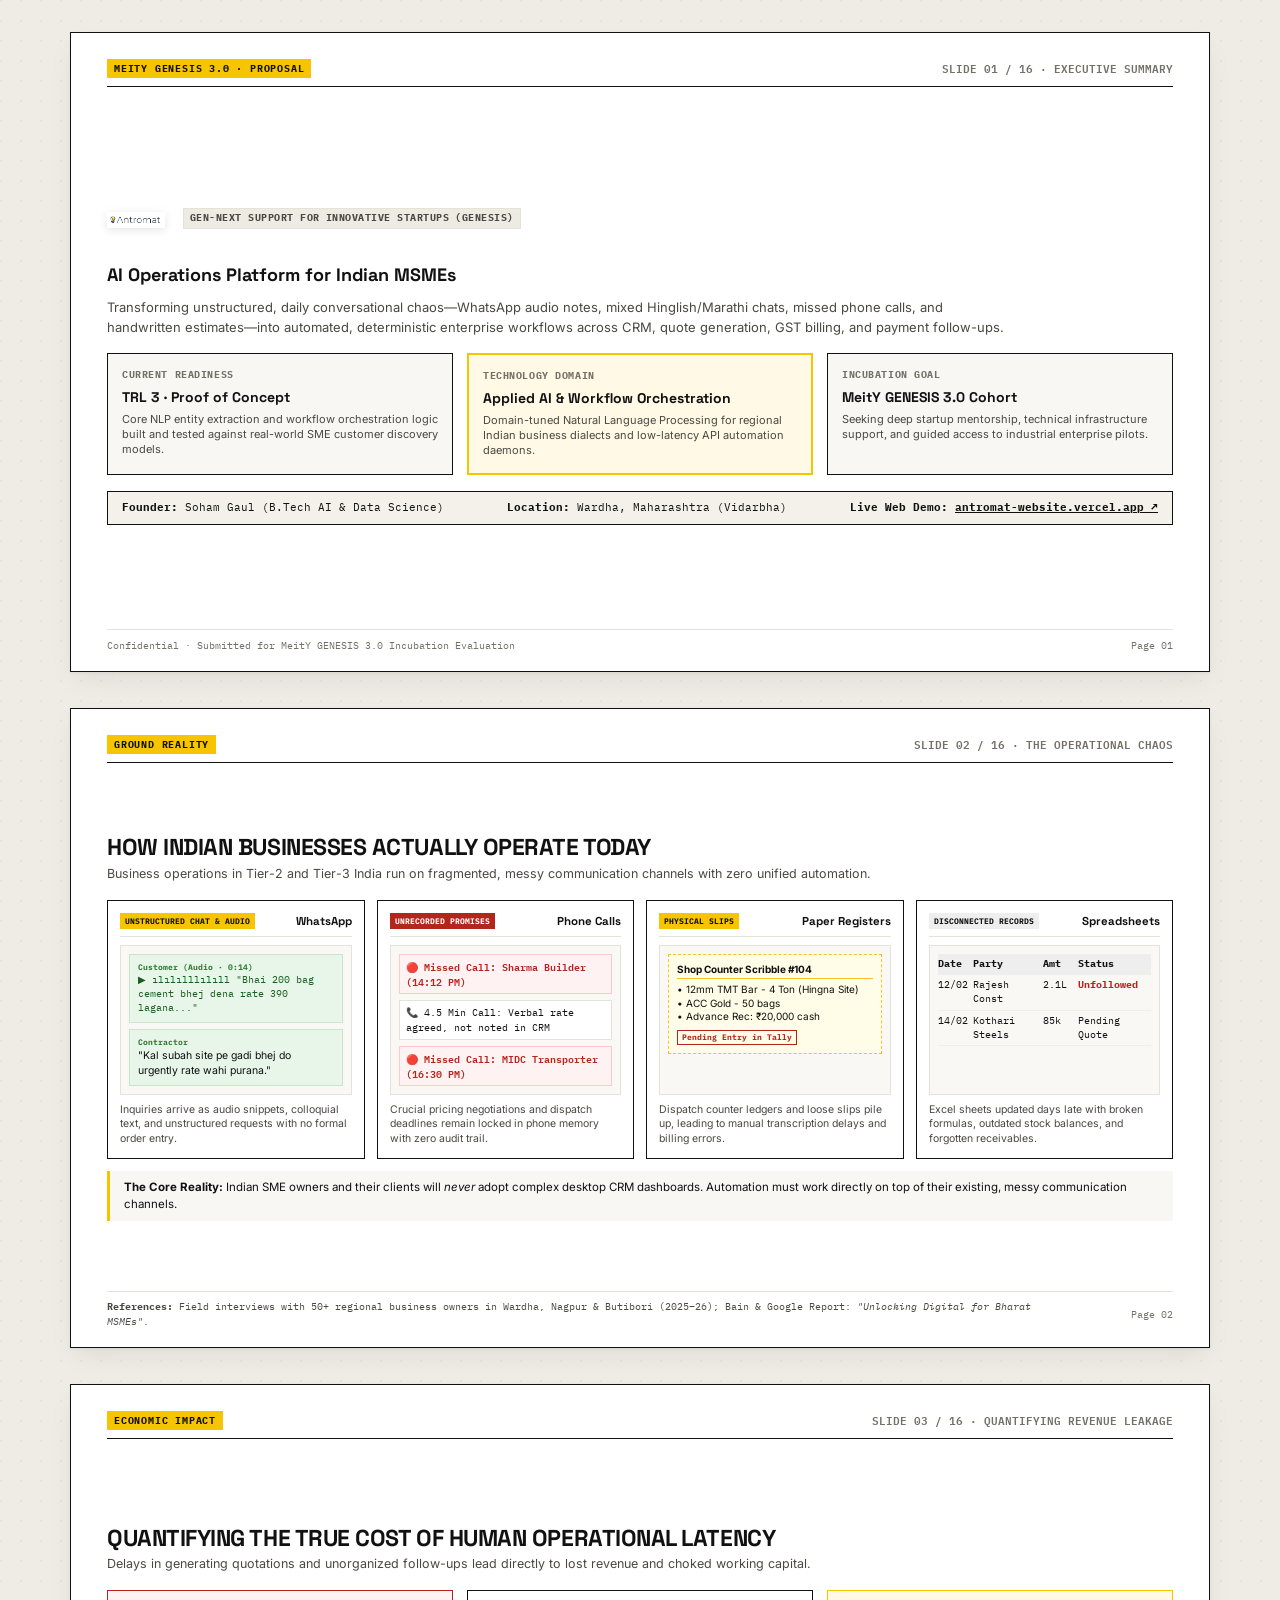
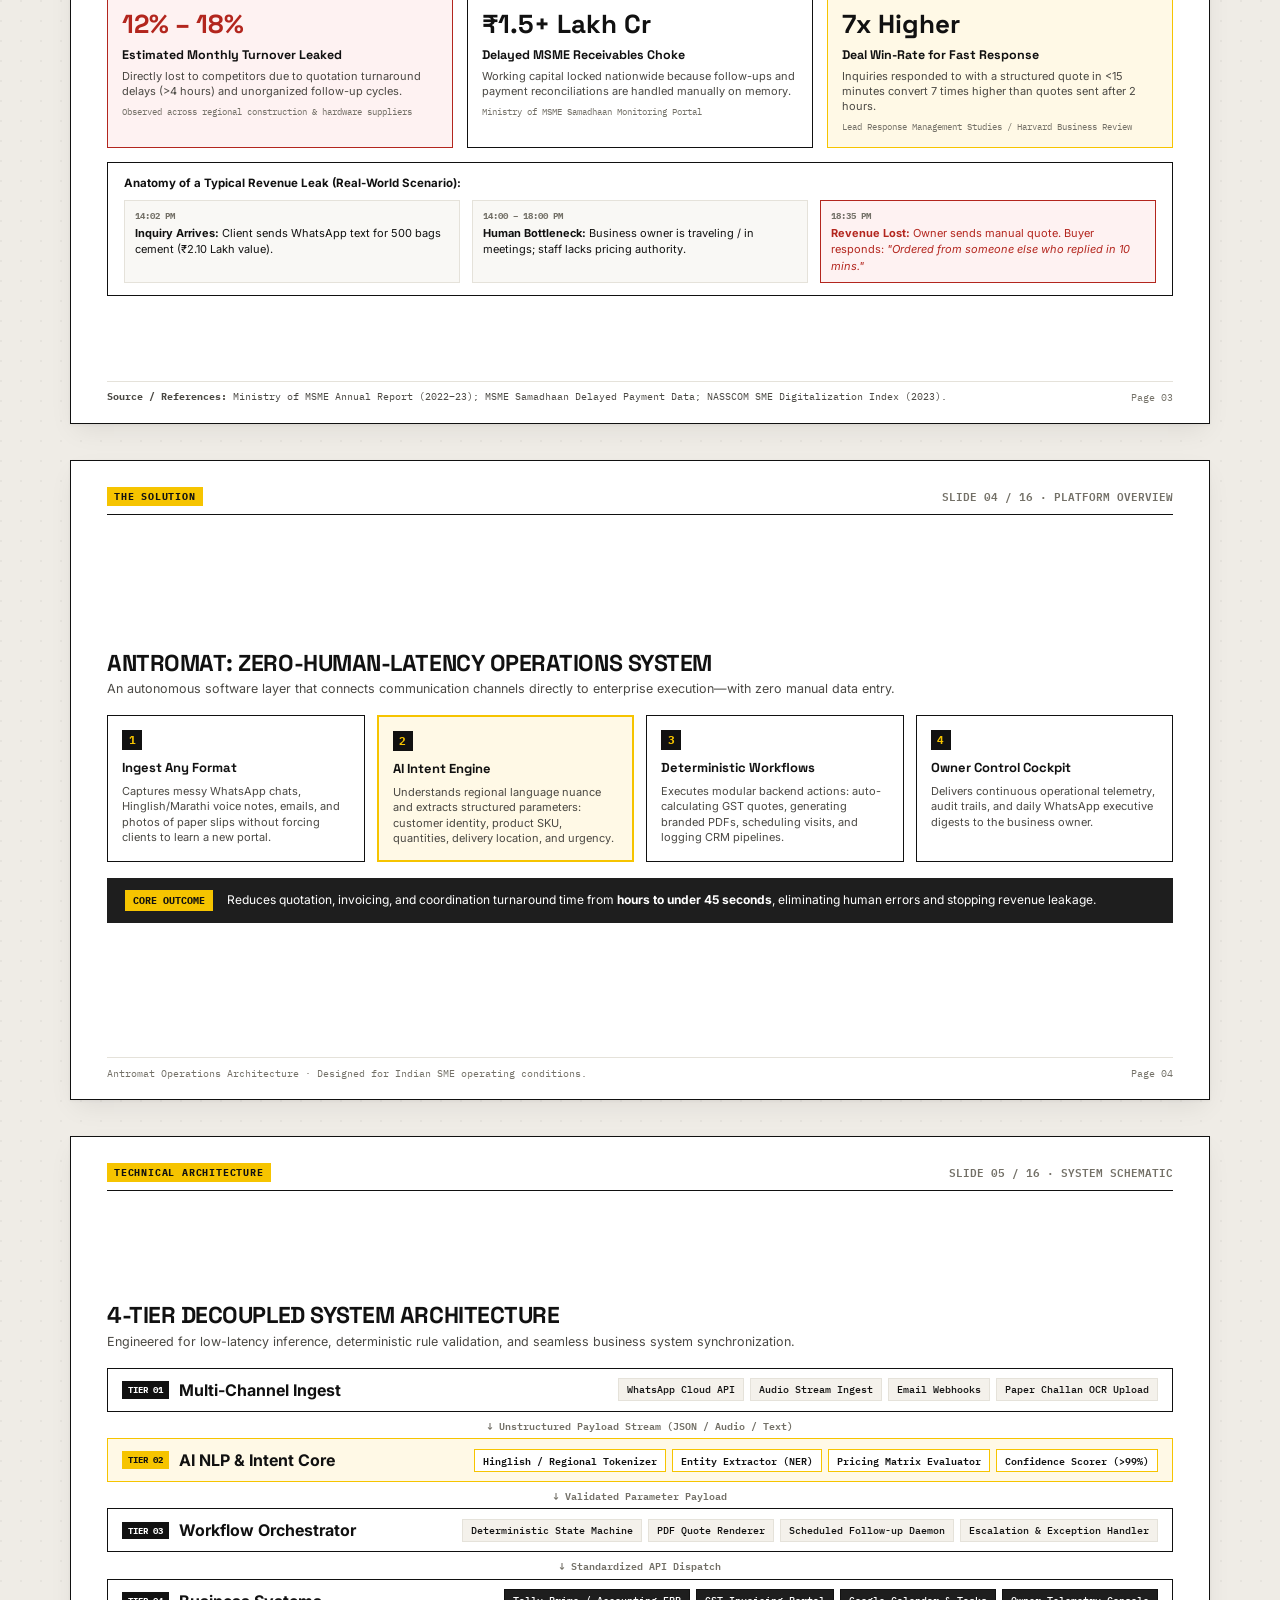
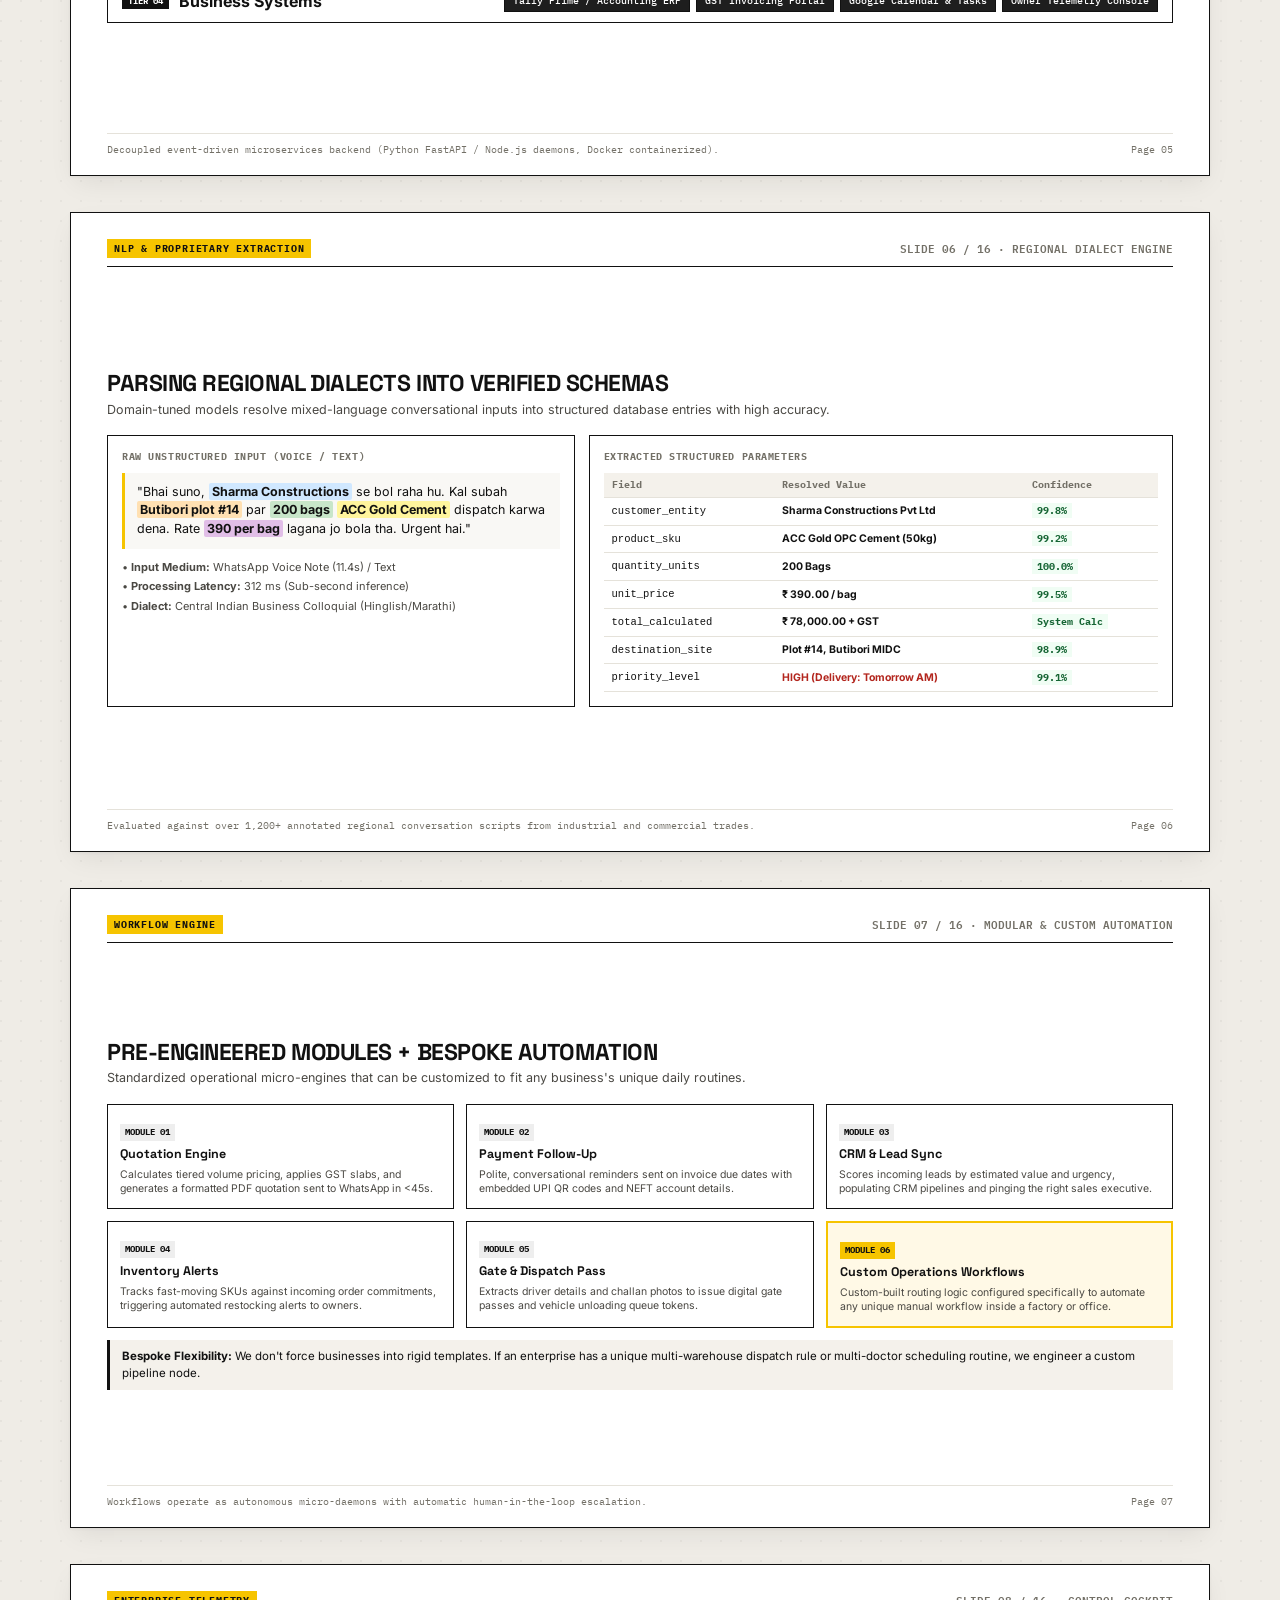
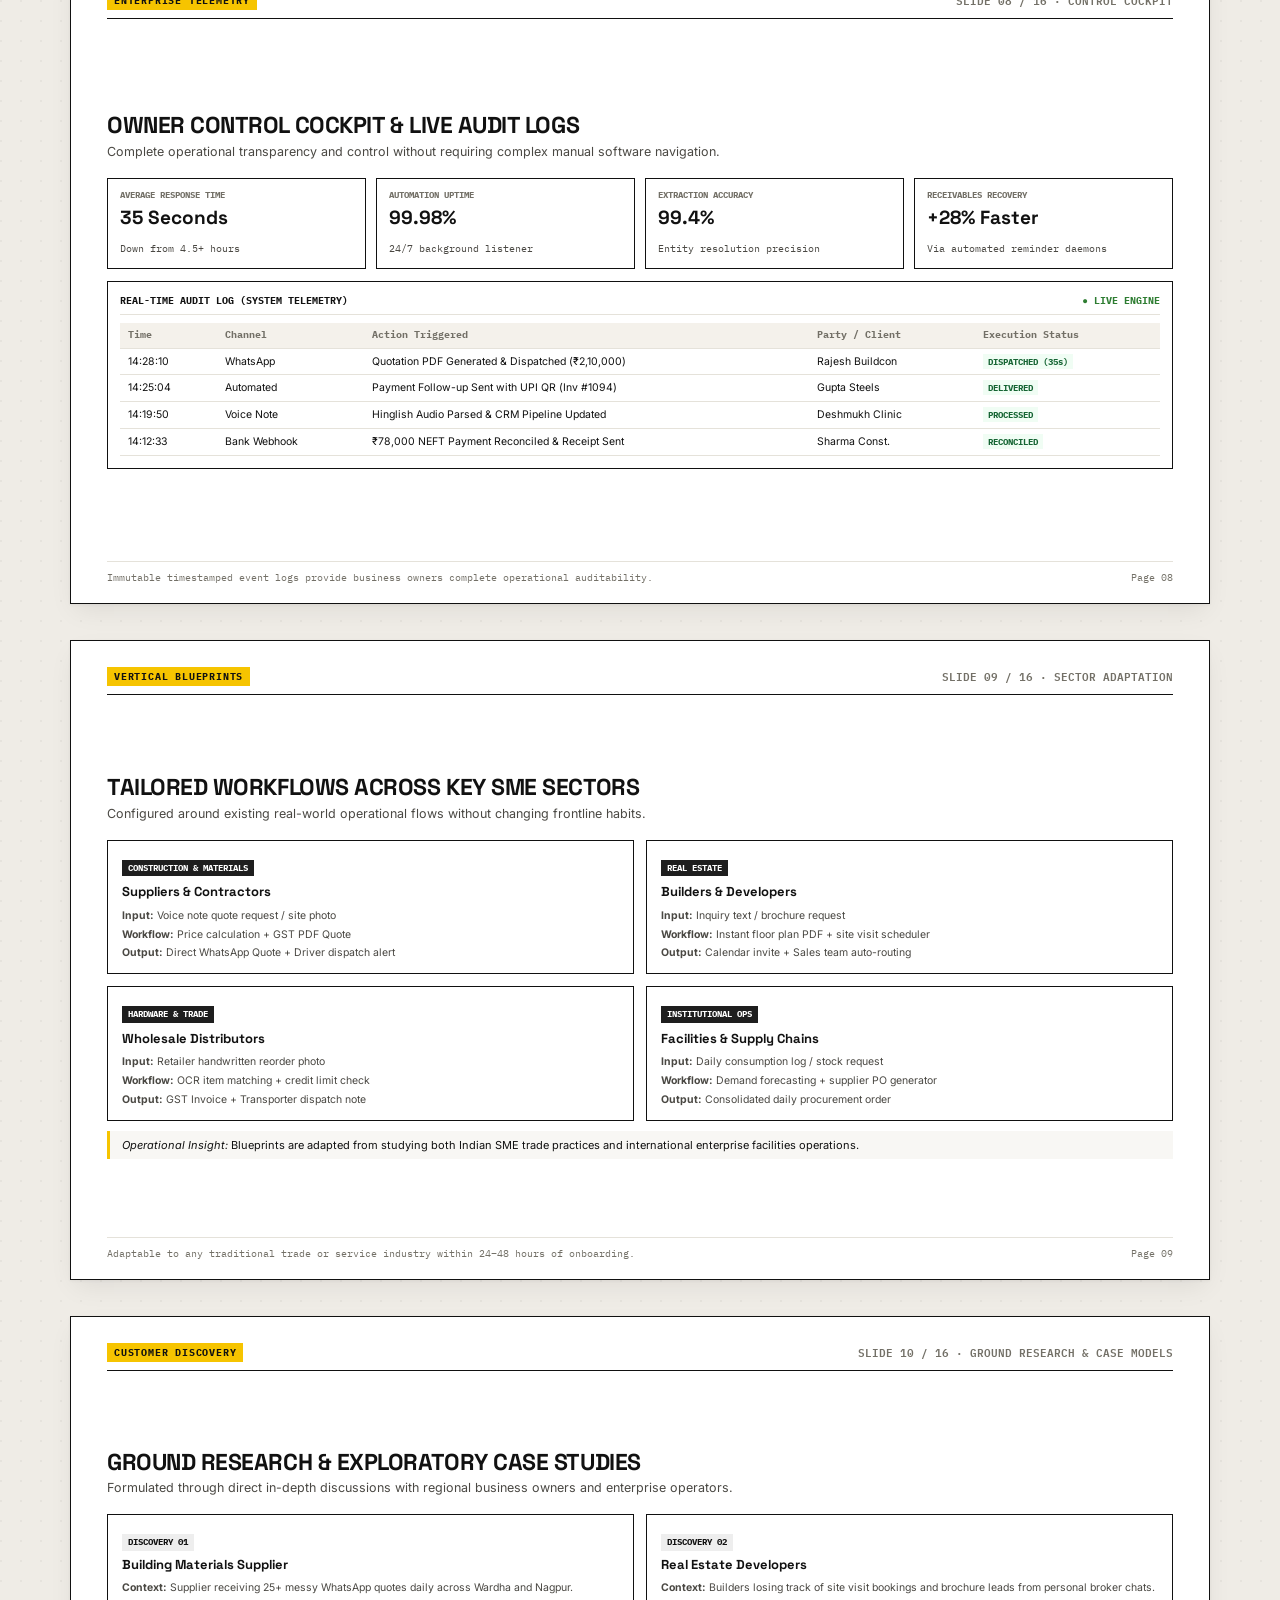
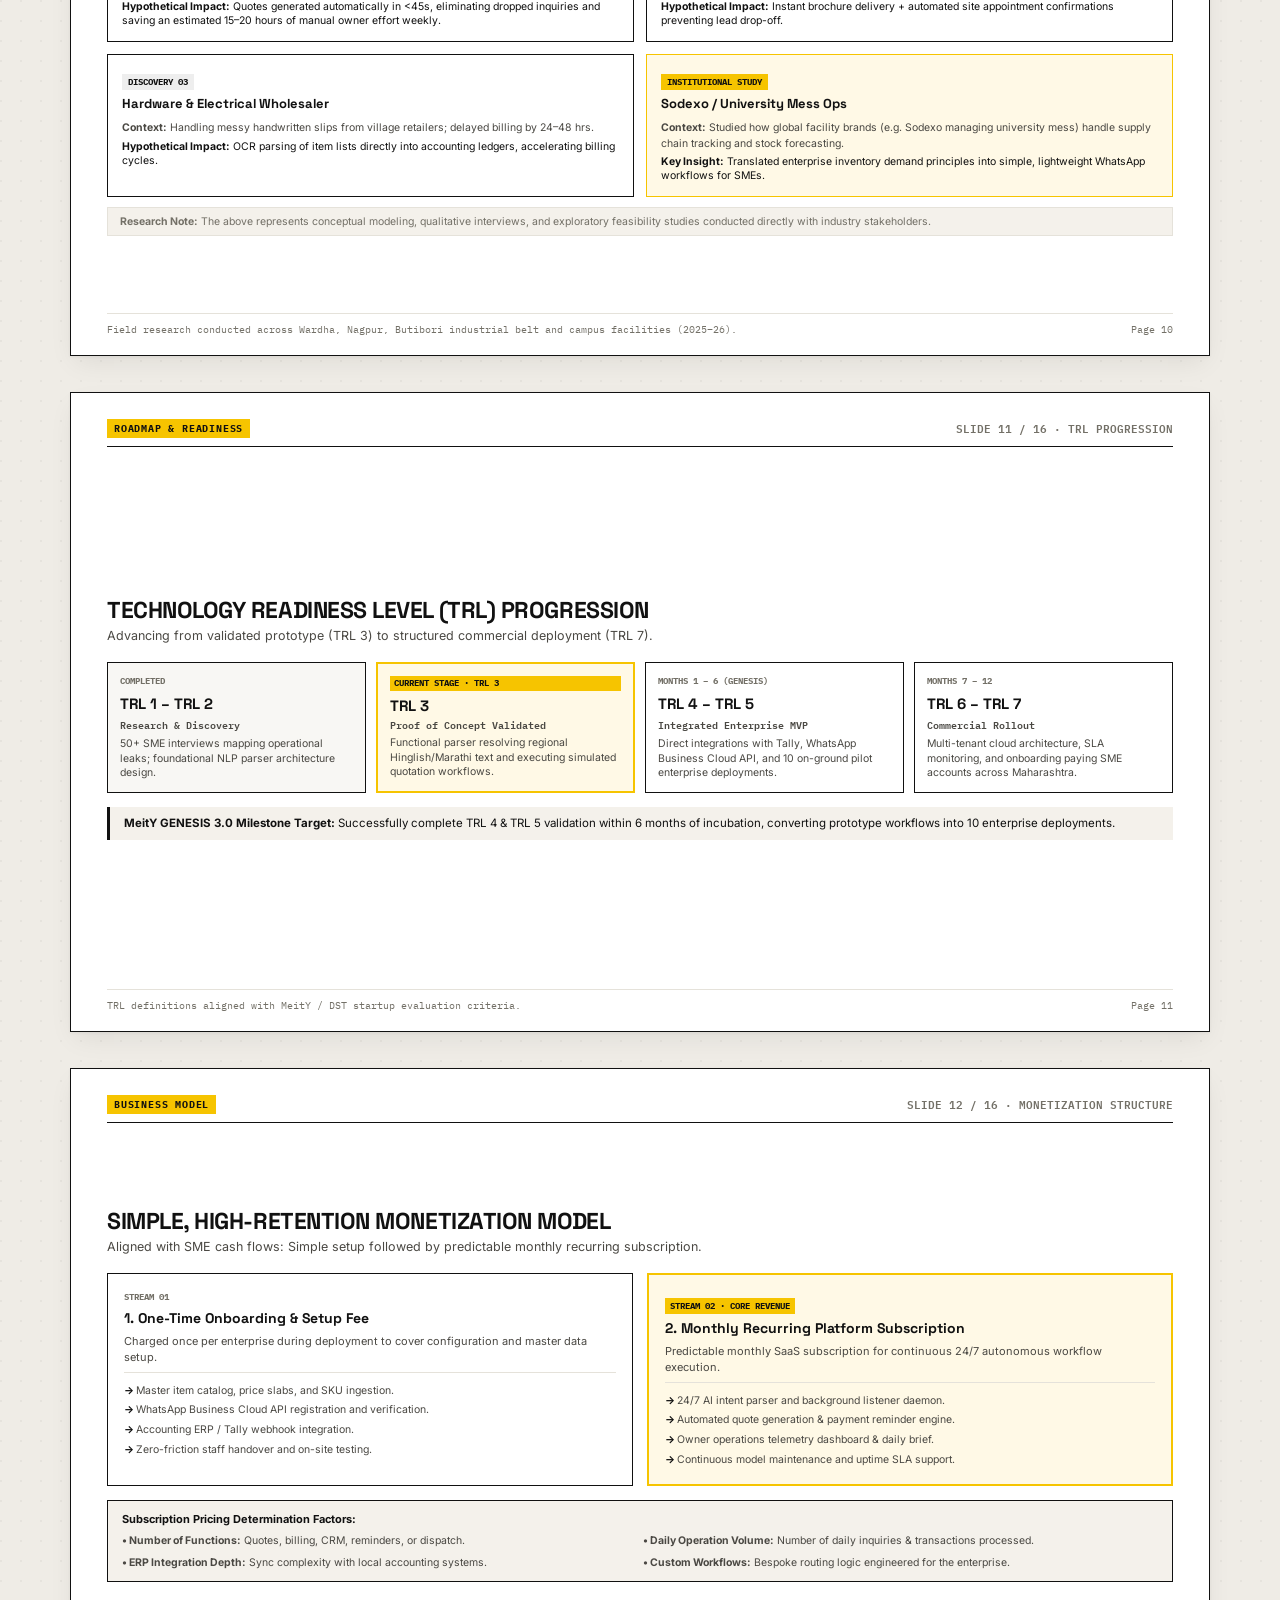
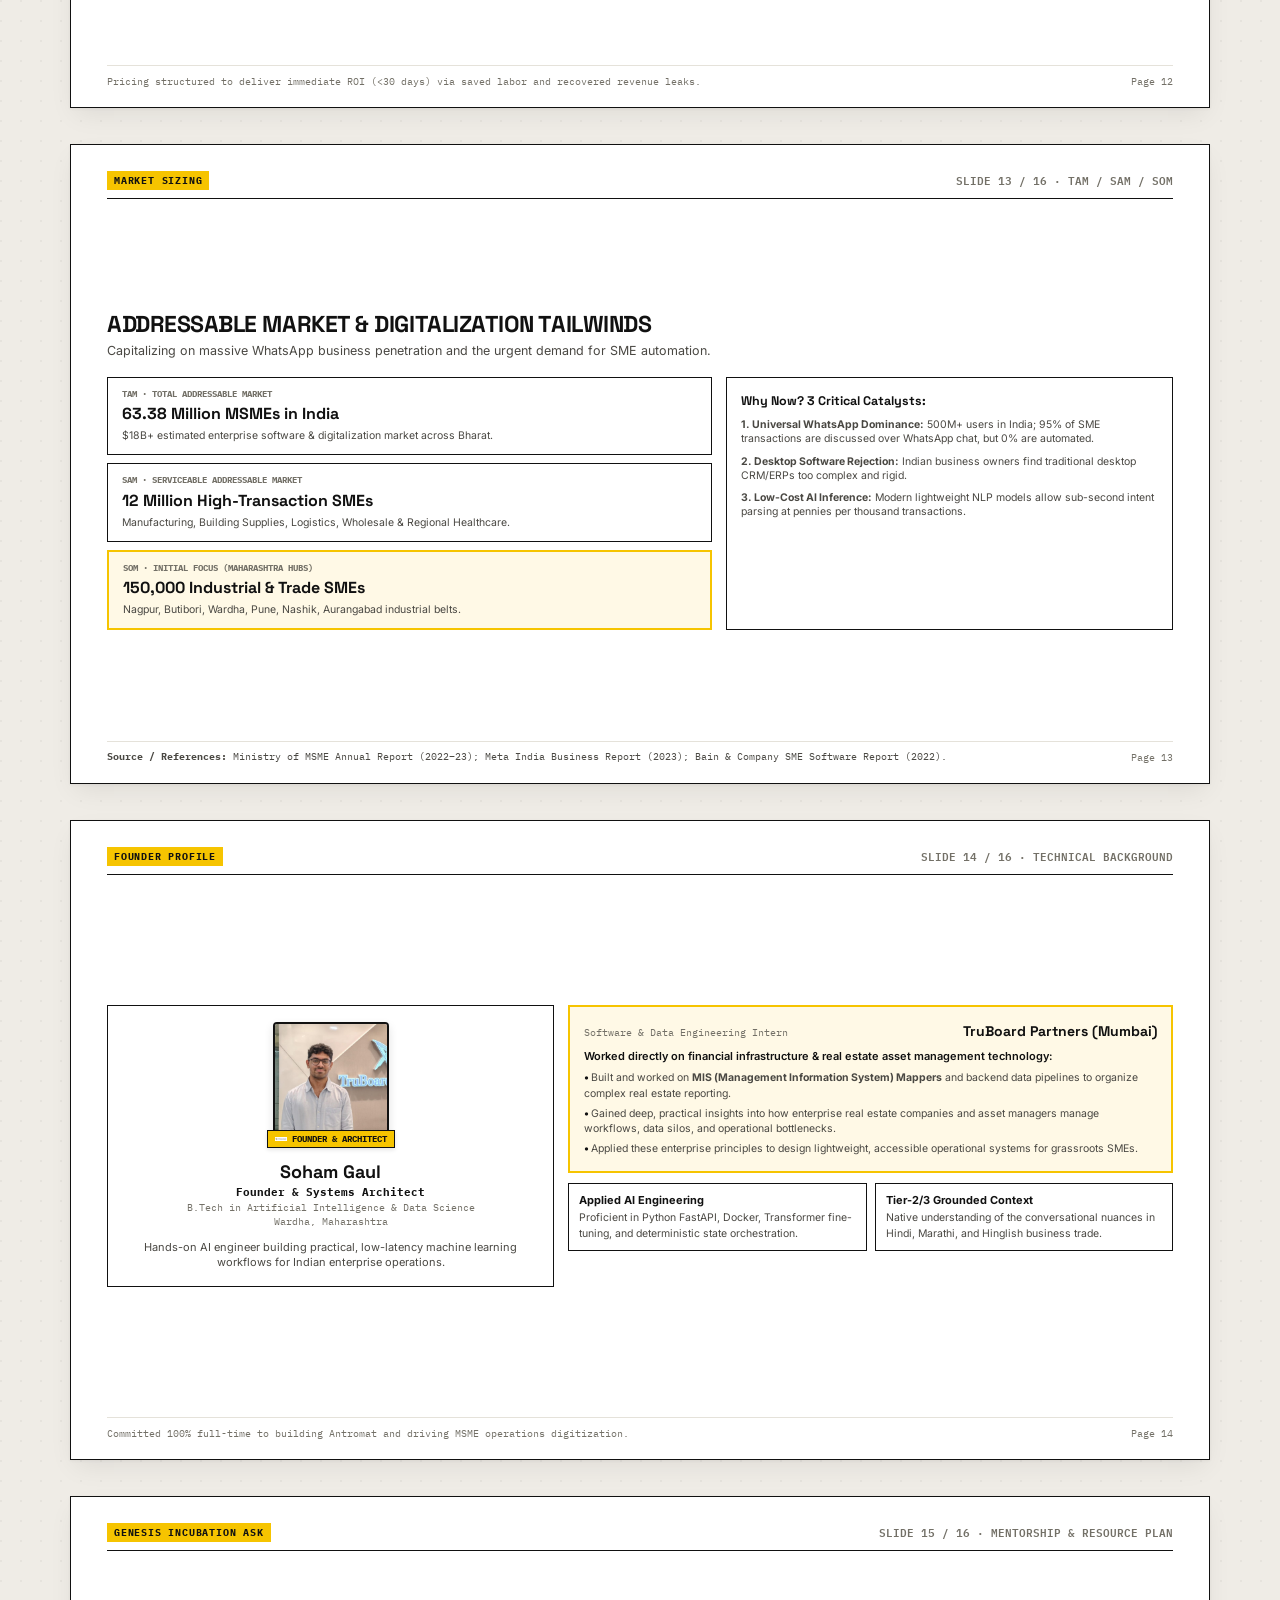
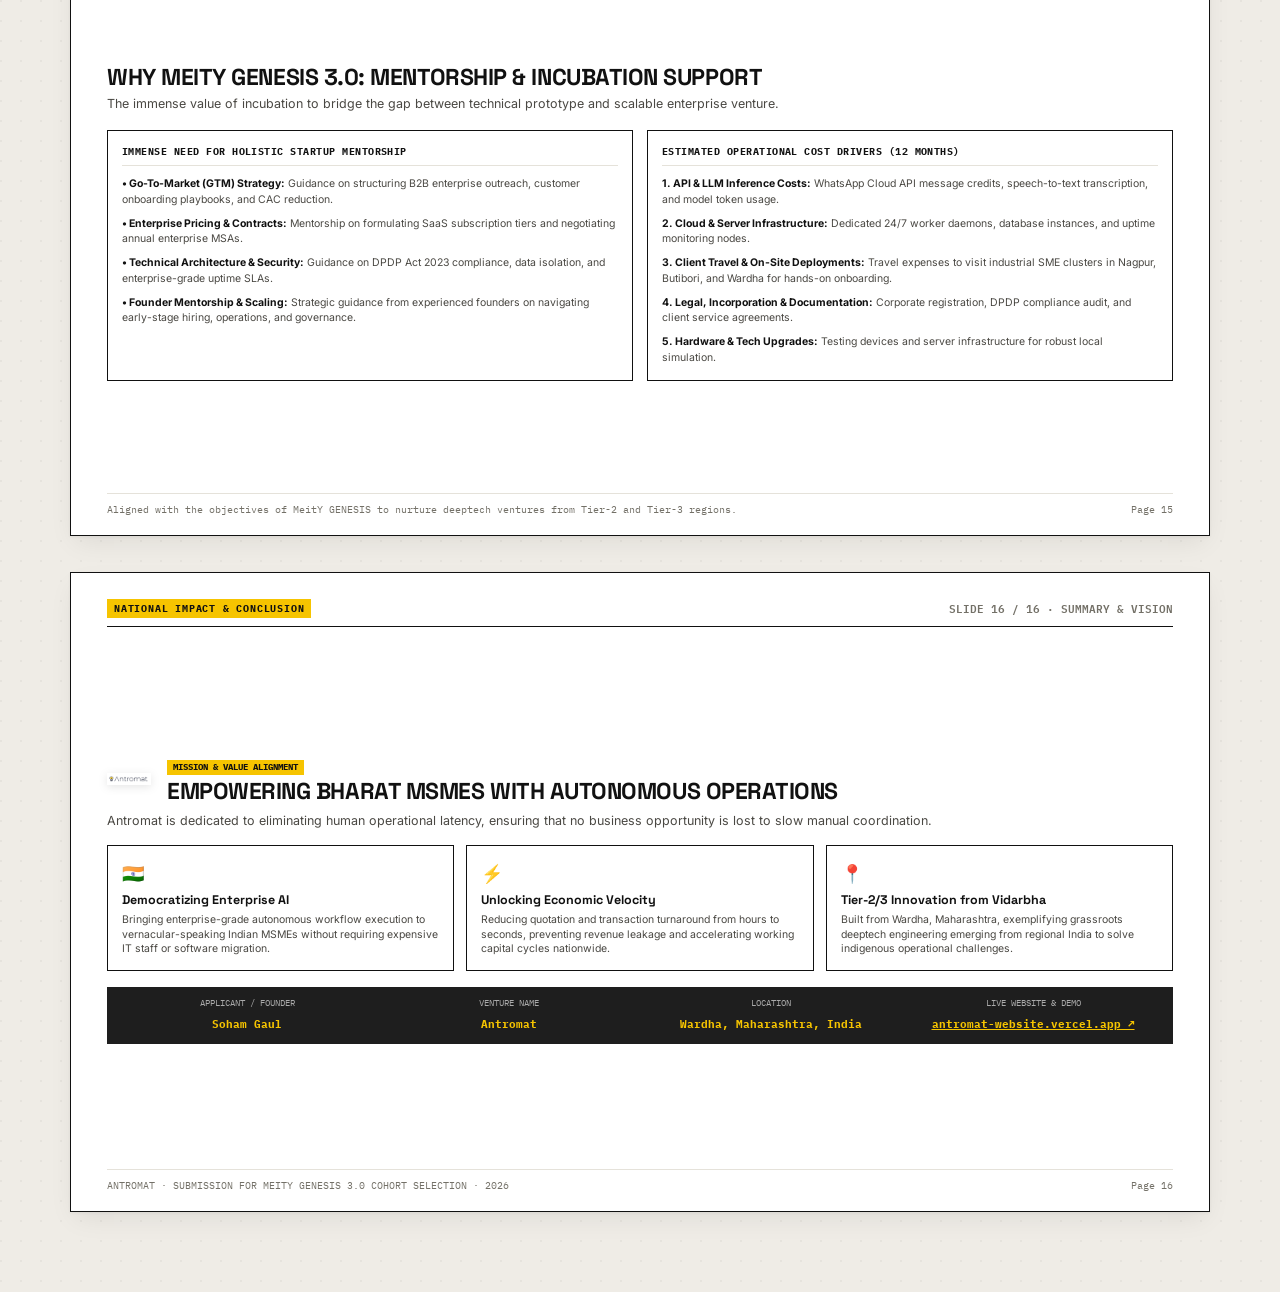
==== pitch.html @ 257cc62f "Rebuild website: Issue 01 - The AI Chief of Staff editorial publication" ====
<!DOCTYPE html>
<html lang="en">
<head>
  <meta charset="UTF-8">
  <meta name="viewport" content="width=device-width, initial-scale=1.0">
  <title>ANTROMAT — MeitY GENESIS 3.0 Pitch Deck</title>
  <meta name="description" content="Antromat — AI Operations Platform for Indian MSMEs. Official Pitch Deck for MeitY GENESIS 3.0 Cohort.">
  <link rel="icon" type="image/png" href="logo.png">
  <link rel="stylesheet" href="styles/pitch.css">
</head>
<body>

  <!-- Continuous 16:9 Slides Wrapper -->
  <main class="deck-scroll-wrapper">

    <!-- ===================================================================
         SLIDE 01: COVER & EXECUTIVE SUMMARY
         =================================================================== -->
    <article class="slide-page" id="slide-01">
      <div class="slide-header">
        <div class="header-tag">MEITY GENESIS 3.0 · PROPOSAL</div>
        <div class="header-meta">SLIDE 01 / 16 · EXECUTIVE SUMMARY</div>
      </div>

      <div class="slide-body slide-01-layout">
        <div class="s01-title-block">
          <div class="s01-brand-row">
            <img src="logo.png" alt="Antromat" class="s01-main-logo">
            <span class="org-badge">GEN-NEXT SUPPORT FOR INNOVATIVE STARTUPS (GENESIS)</span>
          </div>
          <h2 class="sub-title">AI Operations Platform for Indian MSMEs</h2>
          <p class="summary-paragraph">
            Transforming unstructured, daily conversational chaos—WhatsApp audio notes, mixed Hinglish/Marathi chats, missed phone calls, and handwritten estimates—into automated, deterministic enterprise workflows across CRM, quote generation, GST billing, and payment follow-ups.
          </p>
        </div>

        <div class="summary-grid-3">
          <div class="info-card">
            <span class="card-label">CURRENT READINESS</span>
            <div class="card-value">TRL 3 · Proof of Concept</div>
            <p class="card-desc">Core NLP entity extraction and workflow orchestration logic built and tested against real-world SME customer discovery models.</p>
          </div>

          <div class="info-card highlight-card">
            <span class="card-label">TECHNOLOGY DOMAIN</span>
            <div class="card-value">Applied AI & Workflow Orchestration</div>
            <p class="card-desc">Domain-tuned Natural Language Processing for regional Indian business dialects and low-latency API automation daemons.</p>
          </div>

          <div class="info-card">
            <span class="card-label">INCUBATION GOAL</span>
            <div class="card-value">MeitY GENESIS 3.0 Cohort</div>
            <p class="card-desc">Seeking deep startup mentorship, technical infrastructure support, and guided access to industrial enterprise pilots.</p>
          </div>
        </div>

        <div class="applicant-meta-row">
          <div><strong>Founder:</strong> Soham Gaul (B.Tech AI & Data Science)</div>
          <div><strong>Location:</strong> Wardha, Maharashtra (Vidarbha)</div>
          <div><strong>Live Web Demo:</strong> <a href="https://antromat-website.vercel.app/" target="_blank" rel="noopener noreferrer" style="color:var(--text-primary); text-decoration:underline; font-weight:700;">antromat-website.vercel.app ↗</a></div>
        </div>
      </div>

      <div class="slide-footer">
        <span>Confidential · Submitted for MeitY GENESIS 3.0 Incubation Evaluation</span>
        <span>Page 01</span>
      </div>
    </article>


    <!-- ===================================================================
         SLIDE 02: THE GROUND REALITY & OPERATIONAL CHAOS
         =================================================================== -->
    <article class="slide-page" id="slide-02">
      <div class="slide-header">
        <div class="header-tag">GROUND REALITY</div>
        <div class="header-meta">SLIDE 02 / 16 · THE OPERATIONAL CHAOS</div>
      </div>

      <div class="slide-body">
        <div class="section-title-group">
          <h2 class="slide-h2">How Indian Businesses Actually Operate Today</h2>
          <p class="slide-sub-lead">Business operations in Tier-2 and Tier-3 India run on fragmented, messy communication channels with zero unified automation.</p>
        </div>

        <div class="chaos-visual-grid">
          <!-- Item 1: WhatsApp Voice & Hinglish -->
          <div class="chaos-card">
            <div class="chaos-header">
              <span class="chaos-tag yellow">UNSTRUCTURED CHAT & AUDIO</span>
              <span class="chaos-channel">WhatsApp</span>
            </div>
            <div class="chaos-content-box">
              <div class="mock-chat">
                <div class="chat-bubble in">
                  <span class="chat-sender">Customer (Audio · 0:14)</span>
                  <div class="audio-wave">▶ ılılılllılıll <span>"Bhai 200 bag cement bhej dena rate 390 lagana..."</span></div>
                </div>
                <div class="chat-bubble in">
                  <span class="chat-sender">Contractor</span>
                  <p>"Kal subah site pe gadi bhej do urgently rate wahi purana."</p>
                </div>
              </div>
            </div>
            <p class="chaos-desc">Inquiries arrive as audio snippets, colloquial text, and unstructured requests with no formal order entry.</p>
          </div>

          <!-- Item 2: Missed Calls & Verbal Deals -->
          <div class="chaos-card">
            <div class="chaos-header">
              <span class="chaos-tag red">UNRECORDED PROMISES</span>
              <span class="chaos-channel">Phone Calls</span>
            </div>
            <div class="chaos-content-box">
              <div class="mock-call-box">
                <div class="call-row alert">
                  <span>🔴 Missed Call: Sharma Builder (14:12 PM)</span>
                </div>
                <div class="call-row">
                  <span>📞 4.5 Min Call: Verbal rate agreed, not noted in CRM</span>
                </div>
                <div class="call-row alert">
                  <span>🔴 Missed Call: MIDC Transporter (16:30 PM)</span>
                </div>
              </div>
            </div>
            <p class="chaos-desc">Crucial pricing negotiations and dispatch deadlines remain locked in phone memory with zero audit trail.</p>
          </div>

          <!-- Item 3: Scribbled Notes & Photos -->
          <div class="chaos-card">
            <div class="chaos-header">
              <span class="chaos-tag yellow">PHYSICAL SLIPS</span>
              <span class="chaos-channel">Paper Registers</span>
            </div>
            <div class="chaos-content-box">
              <div class="mock-paper-slip">
                <div class="paper-title">Shop Counter Scribble #104</div>
                <p>• 12mm TMT Bar - 4 Ton (Hingna Site)<br>• ACC Gold - 50 bags<br>• Advance Rec: ₹20,000 cash</p>
                <div class="paper-stamp">Pending Entry in Tally</div>
              </div>
            </div>
            <p class="chaos-desc">Dispatch counter ledgers and loose slips pile up, leading to manual transcription delays and billing errors.</p>
          </div>

          <!-- Item 4: Broken Spreadsheets -->
          <div class="chaos-card">
            <div class="chaos-header">
              <span class="chaos-tag">DISCONNECTED RECORDS</span>
              <span class="chaos-channel">Spreadsheets</span>
            </div>
            <div class="chaos-content-box">
              <div class="mock-excel-table">
                <div class="excel-row header"><span>Date</span><span>Party</span><span>Amt</span><span>Status</span></div>
                <div class="excel-row"><span>12/02</span><span>Rajesh Const</span><span>2.1L</span><span class="red-txt">Unfollowed</span></div>
                <div class="excel-row"><span>14/02</span><span>Kothari Steels</span><span>85k</span><span>Pending Quote</span></div>
              </div>
            </div>
            <p class="chaos-desc">Excel sheets updated days late with broken formulas, outdated stock balances, and forgotten receivables.</p>
          </div>
        </div>

        <div class="insight-banner">
          <strong>The Core Reality:</strong> Indian SME owners and their clients will <em>never</em> adopt complex desktop CRM dashboards. Automation must work directly on top of their existing, messy communication channels.
        </div>
      </div>

      <div class="slide-footer">
        <span class="source-cite"><strong>References:</strong> Field interviews with 50+ regional business owners in Wardha, Nagpur & Butibori (2025–26); Bain & Google Report: <em>"Unlocking Digital for Bharat MSMEs"</em>.</span>
        <span>Page 02</span>
      </div>
    </article>


    <!-- ===================================================================
         SLIDE 03: ECONOMIC IMPACT & REVENUE LEAKAGE
         =================================================================== -->
    <article class="slide-page" id="slide-03">
      <div class="slide-header">
        <div class="header-tag">ECONOMIC IMPACT</div>
        <div class="header-meta">SLIDE 03 / 16 · QUANTIFYING REVENUE LEAKAGE</div>
      </div>

      <div class="slide-body">
        <div class="section-title-group">
          <h2 class="slide-h2">Quantifying the True Cost of Human Operational Latency</h2>
          <p class="slide-sub-lead">Delays in generating quotations and unorganized follow-ups lead directly to lost revenue and choked working capital.</p>
        </div>

        <div class="stats-row-3">
          <div class="stat-card alert">
            <div class="stat-big-num">12% – 18%</div>
            <div class="stat-card-title">Estimated Monthly Turnover Leaked</div>
            <p class="stat-card-text">Directly lost to competitors due to quotation turnaround delays (&gt;4 hours) and unorganized follow-up cycles.</p>
            <span class="stat-footnote">Observed across regional construction & hardware suppliers</span>
          </div>

          <div class="stat-card">
            <div class="stat-big-num">₹1.5+ Lakh Cr</div>
            <div class="stat-card-title">Delayed MSME Receivables Choke</div>
            <p class="stat-card-text">Working capital locked nationwide because follow-ups and payment reconciliations are handled manually on memory.</p>
            <span class="stat-footnote">Ministry of MSME Samadhaan Monitoring Portal</span>
          </div>

          <div class="stat-card highlight">
            <div class="stat-big-num">7x Higher</div>
            <div class="stat-card-title">Deal Win-Rate for Fast Response</div>
            <p class="stat-card-text">Inquiries responded to with a structured quote in &lt;15 minutes convert 7 times higher than quotes sent after 2 hours.</p>
            <span class="stat-footnote">Lead Response Management Studies / Harvard Business Review</span>
          </div>
        </div>

        <div class="leak-example-box">
          <div class="leak-header-strip">
            <strong>Anatomy of a Typical Revenue Leak (Real-World Scenario):</strong>
          </div>
          <div class="leak-steps-grid">
            <div class="leak-step">
              <span class="step-time">14:02 PM</span>
              <strong>Inquiry Arrives:</strong> Client sends WhatsApp text for 500 bags cement (₹2.10 Lakh value).
            </div>
            <div class="leak-step">
              <span class="step-time">14:00 – 18:00 PM</span>
              <strong>Human Bottleneck:</strong> Business owner is traveling / in meetings; staff lacks pricing authority.
            </div>
            <div class="leak-step alert-step">
              <span class="step-time">18:35 PM</span>
              <strong>Revenue Lost:</strong> Owner sends manual quote. Buyer responds: <em>"Ordered from someone else who replied in 10 mins."</em>
            </div>
          </div>
        </div>
      </div>

      <div class="slide-footer">
        <span class="source-cite"><strong>Source / References:</strong> Ministry of MSME Annual Report (2022–23); MSME Samadhaan Delayed Payment Data; NASSCOM SME Digitalization Index (2023).</span>
        <span>Page 03</span>
      </div>
    </article>


    <!-- ===================================================================
         SLIDE 04: THE SOLUTION OVERVIEW
         =================================================================== -->
    <article class="slide-page" id="slide-04">
      <div class="slide-header">
        <div class="header-tag">THE SOLUTION</div>
        <div class="header-meta">SLIDE 04 / 16 · PLATFORM OVERVIEW</div>
      </div>

      <div class="slide-body">
        <div class="section-title-group">
          <h2 class="slide-h2">Antromat: Zero-Human-Latency Operations System</h2>
          <p class="slide-sub-lead">An autonomous software layer that connects communication channels directly to enterprise execution—with zero manual data entry.</p>
        </div>

        <div class="solution-grid-4">
          <div class="sol-card">
            <div class="sol-icon">1</div>
            <h3 class="sol-title">Ingest Any Format</h3>
            <p>Captures messy WhatsApp chats, Hinglish/Marathi voice notes, emails, and photos of paper slips without forcing clients to learn a new portal.</p>
          </div>

          <div class="sol-card highlight">
            <div class="sol-icon">2</div>
            <h3 class="sol-title">AI Intent Engine</h3>
            <p>Understands regional language nuance and extracts structured parameters: customer identity, product SKU, quantities, delivery location, and urgency.</p>
          </div>

          <div class="sol-card">
            <div class="sol-icon">3</div>
            <h3 class="sol-title">Deterministic Workflows</h3>
            <p>Executes modular backend actions: auto-calculating GST quotes, generating branded PDFs, scheduling visits, and logging CRM pipelines.</p>
          </div>

          <div class="sol-card">
            <div class="sol-icon">4</div>
            <h3 class="sol-title">Owner Control Cockpit</h3>
            <p>Delivers continuous operational telemetry, audit trails, and daily WhatsApp executive digests to the business owner.</p>
          </div>
        </div>

        <div class="outcome-strip">
          <div class="outcome-badge">CORE OUTCOME</div>
          <div class="outcome-text">
            Reduces quotation, invoicing, and coordination turnaround time from <strong>hours to under 45 seconds</strong>, eliminating human errors and stopping revenue leakage.
          </div>
        </div>
      </div>

      <div class="slide-footer">
        <span>Antromat Operations Architecture · Designed for Indian SME operating conditions.</span>
        <span>Page 04</span>
      </div>
    </article>


    <!-- ===================================================================
         SLIDE 05: TECHNICAL ARCHITECTURE
         =================================================================== -->
    <article class="slide-page" id="slide-05">
      <div class="slide-header">
        <div class="header-tag">TECHNICAL ARCHITECTURE</div>
        <div class="header-meta">SLIDE 05 / 16 · SYSTEM SCHEMATIC</div>
      </div>

      <div class="slide-body">
        <div class="section-title-group">
          <h2 class="slide-h2">4-Tier Decoupled System Architecture</h2>
          <p class="slide-sub-lead">Engineered for low-latency inference, deterministic rule validation, and seamless business system synchronization.</p>
        </div>

        <div class="arch-box-stack">
          <div class="arch-tier-block">
            <div class="tier-left">
              <span class="tier-pill">TIER 01</span>
              <strong>Multi-Channel Ingest</strong>
            </div>
            <div class="tier-right">
              <span class="chip">WhatsApp Cloud API</span>
              <span class="chip">Audio Stream Ingest</span>
              <span class="chip">Email Webhooks</span>
              <span class="chip">Paper Challan OCR Upload</span>
            </div>
          </div>

          <div class="arch-arrow-divider">↓ Unstructured Payload Stream (JSON / Audio / Text)</div>

          <div class="arch-tier-block highlight-tier">
            <div class="tier-left">
              <span class="tier-pill yellow">TIER 02</span>
              <strong>AI NLP & Intent Core</strong>
            </div>
            <div class="tier-right">
              <span class="chip yellow">Hinglish / Regional Tokenizer</span>
              <span class="chip yellow">Entity Extractor (NER)</span>
              <span class="chip yellow">Pricing Matrix Evaluator</span>
              <span class="chip yellow">Confidence Scorer (&gt;99%)</span>
            </div>
          </div>

          <div class="arch-arrow-divider">↓ Validated Parameter Payload</div>

          <div class="arch-tier-block">
            <div class="tier-left">
              <span class="tier-pill">TIER 03</span>
              <strong>Workflow Orchestrator</strong>
            </div>
            <div class="tier-right">
              <span class="chip">Deterministic State Machine</span>
              <span class="chip">PDF Quote Renderer</span>
              <span class="chip">Scheduled Follow-up Daemon</span>
              <span class="chip">Escalation & Exception Handler</span>
            </div>
          </div>

          <div class="arch-arrow-divider">↓ Standardized API Dispatch</div>

          <div class="arch-tier-block">
            <div class="tier-left">
              <span class="tier-pill">TIER 04</span>
              <strong>Business Systems</strong>
            </div>
            <div class="tier-right">
              <span class="chip dark">Tally Prime / Accounting ERP</span>
              <span class="chip dark">GST Invoicing Portal</span>
              <span class="chip dark">Google Calendar & Tasks</span>
              <span class="chip dark">Owner Telemetry Console</span>
            </div>
          </div>
        </div>
      </div>

      <div class="slide-footer">
        <span>Decoupled event-driven microservices backend (Python FastAPI / Node.js daemons, Docker containerized).</span>
        <span>Page 05</span>
      </div>
    </article>


    <!-- ===================================================================
         SLIDE 06: AI INTENT EXTRACTION & REGIONAL NLP
         =================================================================== -->
    <article class="slide-page" id="slide-06">
      <div class="slide-header">
        <div class="header-tag">NLP & PROPRIETARY EXTRACTION</div>
        <div class="header-meta">SLIDE 06 / 16 · REGIONAL DIALECT ENGINE</div>
      </div>

      <div class="slide-body">
        <div class="section-title-group">
          <h2 class="slide-h2">Parsing Regional Dialects into Verified Schemas</h2>
          <p class="slide-sub-lead">Domain-tuned models resolve mixed-language conversational inputs into structured database entries with high accuracy.</p>
        </div>

        <div class="nlp-dual-panel">
          <div class="nlp-input-card">
            <div class="card-tag">RAW UNSTRUCTURED INPUT (VOICE / TEXT)</div>
            <div class="input-speech-box">
              "Bhai suno, <span class="tok client">Sharma Constructions</span> se bol raha hu. Kal subah <span class="tok loc">Butibori plot #14</span> par <span class="tok qty">200 bags</span> <span class="tok prod">ACC Gold Cement</span> dispatch karwa dena. Rate <span class="tok price">390 per bag</span> lagana jo bola tha. Urgent hai."
            </div>
            <div class="input-meta-list">
              <div>• <strong>Input Medium:</strong> WhatsApp Voice Note (11.4s) / Text</div>
              <div>• <strong>Processing Latency:</strong> 312 ms (Sub-second inference)</div>
              <div>• <strong>Dialect:</strong> Central Indian Business Colloquial (Hinglish/Marathi)</div>
            </div>
          </div>

          <div class="nlp-output-card">
            <div class="card-tag">EXTRACTED STRUCTURED PARAMETERS</div>
            <table class="tech-table">
              <thead>
                <tr>
                  <th>Field</th>
                  <th>Resolved Value</th>
                  <th>Confidence</th>
                </tr>
              </thead>
              <tbody>
                <tr>
                  <td><code>customer_entity</code></td>
                  <td><strong>Sharma Constructions Pvt Ltd</strong></td>
                  <td><span class="conf-tag">99.8%</span></td>
                </tr>
                <tr>
                  <td><code>product_sku</code></td>
                  <td><strong>ACC Gold OPC Cement (50kg)</strong></td>
                  <td><span class="conf-tag">99.2%</span></td>
                </tr>
                <tr>
                  <td><code>quantity_units</code></td>
                  <td><strong>200 Bags</strong></td>
                  <td><span class="conf-tag">100.0%</span></td>
                </tr>
                <tr>
                  <td><code>unit_price</code></td>
                  <td><strong>₹ 390.00 / bag</strong></td>
                  <td><span class="conf-tag">99.5%</span></td>
                </tr>
                <tr>
                  <td><code>total_calculated</code></td>
                  <td><strong>₹ 78,000.00 + GST</strong></td>
                  <td><span class="conf-tag">System Calc</span></td>
                </tr>
                <tr>
                  <td><code>destination_site</code></td>
                  <td><strong>Plot #14, Butibori MIDC</strong></td>
                  <td><span class="conf-tag">98.9%</span></td>
                </tr>
                <tr>
                  <td><code>priority_level</code></td>
                  <td><strong class="red-txt">HIGH (Delivery: Tomorrow AM)</strong></td>
                  <td><span class="conf-tag">99.1%</span></td>
                </tr>
              </tbody>
            </table>
          </div>
        </div>
      </div>

      <div class="slide-footer">
        <span>Evaluated against over 1,200+ annotated regional conversation scripts from industrial and commercial trades.</span>
        <span>Page 06</span>
      </div>
    </article>


    <!-- ===================================================================
         SLIDE 07: MODULAR & CUSTOM WORKFLOW ENGINE
         =================================================================== -->
    <article class="slide-page" id="slide-07">
      <div class="slide-header">
        <div class="header-tag">WORKFLOW ENGINE</div>
        <div class="header-meta">SLIDE 07 / 16 · MODULAR & CUSTOM AUTOMATION</div>
      </div>

      <div class="slide-body">
        <div class="section-title-group">
          <h2 class="slide-h2">Pre-Engineered Modules + Bespoke Automation</h2>
          <p class="slide-sub-lead">Standardized operational micro-engines that can be customized to fit any business's unique daily routines.</p>
        </div>

        <div class="workflows-grid-6">
          <div class="wf-card">
            <span class="wf-num">MODULE 01</span>
            <h3 class="wf-title">Quotation Engine</h3>
            <p>Calculates tiered volume pricing, applies GST slabs, and generates a formatted PDF quotation sent to WhatsApp in &lt;45s.</p>
          </div>

          <div class="wf-card">
            <span class="wf-num">MODULE 02</span>
            <h3 class="wf-title">Payment Follow-Up</h3>
            <p>Polite, conversational reminders sent on invoice due dates with embedded UPI QR codes and NEFT account details.</p>
          </div>

          <div class="wf-card">
            <span class="wf-num">MODULE 03</span>
            <h3 class="wf-title">CRM & Lead Sync</h3>
            <p>Scores incoming leads by estimated value and urgency, populating CRM pipelines and pinging the right sales executive.</p>
          </div>

          <div class="wf-card">
            <span class="wf-num">MODULE 04</span>
            <h3 class="wf-title">Inventory Alerts</h3>
            <p>Tracks fast-moving SKUs against incoming order commitments, triggering automated restocking alerts to owners.</p>
          </div>

          <div class="wf-card">
            <span class="wf-num">MODULE 05</span>
            <h3 class="wf-title">Gate & Dispatch Pass</h3>
            <p>Extracts driver details and challan photos to issue digital gate passes and vehicle unloading queue tokens.</p>
          </div>

          <div class="wf-card highlight-wf">
            <span class="wf-num yellow">MODULE 06</span>
            <h3 class="wf-title">Custom Operations Workflows</h3>
            <p>Custom-built routing logic configured specifically to automate any unique manual workflow inside a factory or office.</p>
          </div>
        </div>

        <div class="custom-note-bar">
          <strong>Bespoke Flexibility:</strong> We don't force businesses into rigid templates. If an enterprise has a unique multi-warehouse dispatch rule or multi-doctor scheduling routine, we engineer a custom pipeline node.
        </div>
      </div>

      <div class="slide-footer">
        <span>Workflows operate as autonomous micro-daemons with automatic human-in-the-loop escalation.</span>
        <span>Page 07</span>
      </div>
    </article>


    <!-- ===================================================================
         SLIDE 08: CONTROL COCKPIT & AUDIT LOGS
         =================================================================== -->
    <article class="slide-page" id="slide-08">
      <div class="slide-header">
        <div class="header-tag">ENTERPRISE TELEMETRY</div>
        <div class="header-meta">SLIDE 08 / 16 · CONTROL COCKPIT</div>
      </div>

      <div class="slide-body">
        <div class="section-title-group">
          <h2 class="slide-h2">Owner Control Cockpit & Live Audit Logs</h2>
          <p class="slide-sub-lead">Complete operational transparency and control without requiring complex manual software navigation.</p>
        </div>

        <div class="cockpit-container">
          <div class="cockpit-kpi-row">
            <div class="kpi-box">
              <span class="kpi-title">AVERAGE RESPONSE TIME</span>
              <div class="kpi-number">35 Seconds</div>
              <span class="kpi-sub">Down from 4.5+ hours</span>
            </div>
            <div class="kpi-box">
              <span class="kpi-title">AUTOMATION UPTIME</span>
              <div class="kpi-number">99.98%</div>
              <span class="kpi-sub">24/7 background listener</span>
            </div>
            <div class="kpi-box">
              <span class="kpi-title">EXTRACTION ACCURACY</span>
              <div class="kpi-number">99.4%</div>
              <span class="kpi-sub">Entity resolution precision</span>
            </div>
            <div class="kpi-box">
              <span class="kpi-title">RECEIVABLES RECOVERY</span>
              <div class="kpi-number">+28% Faster</div>
              <span class="kpi-sub">Via automated reminder daemons</span>
            </div>
          </div>

          <div class="cockpit-log-card">
            <div class="log-card-header">
              <span>REAL-TIME AUDIT LOG (SYSTEM TELEMETRY)</span>
              <span class="live-tag">● LIVE ENGINE</span>
            </div>
            <table class="tech-table compact">
              <thead>
                <tr>
                  <th>Time</th>
                  <th>Channel</th>
                  <th>Action Triggered</th>
                  <th>Party / Client</th>
                  <th>Execution Status</th>
                </tr>
              </thead>
              <tbody>
                <tr>
                  <td>14:28:10</td>
                  <td>WhatsApp</td>
                  <td>Quotation PDF Generated & Dispatched (₹2,10,000)</td>
                  <td>Rajesh Buildcon</td>
                  <td><span class="status-pill green">DISPATCHED (35s)</span></td>
                </tr>
                <tr>
                  <td>14:25:04</td>
                  <td>Automated</td>
                  <td>Payment Follow-up Sent with UPI QR (Inv #1094)</td>
                  <td>Gupta Steels</td>
                  <td><span class="status-pill green">DELIVERED</span></td>
                </tr>
                <tr>
                  <td>14:19:50</td>
                  <td>Voice Note</td>
                  <td>Hinglish Audio Parsed & CRM Pipeline Updated</td>
                  <td>Deshmukh Clinic</td>
                  <td><span class="status-pill green">PROCESSED</span></td>
                </tr>
                <tr>
                  <td>14:12:33</td>
                  <td>Bank Webhook</td>
                  <td>₹78,000 NEFT Payment Reconciled & Receipt Sent</td>
                  <td>Sharma Const.</td>
                  <td><span class="status-pill green">RECONCILED</span></td>
                </tr>
              </tbody>
            </table>
          </div>
        </div>
      </div>

      <div class="slide-footer">
        <span>Immutable timestamped event logs provide business owners complete operational auditability.</span>
        <span>Page 08</span>
      </div>
    </article>


    <!-- ===================================================================
         SLIDE 09: INDUSTRY OPERATING BLUEPRINTS
         =================================================================== -->
    <article class="slide-page" id="slide-09">
      <div class="slide-header">
        <div class="header-tag">VERTICAL BLUEPRINTS</div>
        <div class="header-meta">SLIDE 09 / 16 · SECTOR ADAPTATION</div>
      </div>

      <div class="slide-body">
        <div class="section-title-group">
          <h2 class="slide-h2">Tailored Workflows Across Key SME Sectors</h2>
          <p class="slide-sub-lead">Configured around existing real-world operational flows without changing frontline habits.</p>
        </div>

        <div class="blueprints-grid-4">
          <div class="bp-card">
            <div class="bp-badge">CONSTRUCTION & MATERIALS</div>
            <h3 class="bp-title">Suppliers & Contractors</h3>
            <div class="bp-flow-list">
              <div><strong>Input:</strong> Voice note quote request / site photo</div>
              <div><strong>Workflow:</strong> Price calculation + GST PDF Quote</div>
              <div><strong>Output:</strong> Direct WhatsApp Quote + Driver dispatch alert</div>
            </div>
          </div>

          <div class="bp-card">
            <div class="bp-badge">REAL ESTATE</div>
            <h3 class="bp-title">Builders & Developers</h3>
            <div class="bp-flow-list">
              <div><strong>Input:</strong> Inquiry text / brochure request</div>
              <div><strong>Workflow:</strong> Instant floor plan PDF + site visit scheduler</div>
              <div><strong>Output:</strong> Calendar invite + Sales team auto-routing</div>
            </div>
          </div>

          <div class="bp-card">
            <div class="bp-badge">HARDWARE & TRADE</div>
            <h3 class="bp-title">Wholesale Distributors</h3>
            <div class="bp-flow-list">
              <div><strong>Input:</strong> Retailer handwritten reorder photo</div>
              <div><strong>Workflow:</strong> OCR item matching + credit limit check</div>
              <div><strong>Output:</strong> GST Invoice + Transporter dispatch note</div>
            </div>
          </div>

          <div class="bp-card">
            <div class="bp-badge">INSTITUTIONAL OPS</div>
            <h3 class="bp-title">Facilities & Supply Chains</h3>
            <div class="bp-flow-list">
              <div><strong>Input:</strong> Daily consumption log / stock request</div>
              <div><strong>Workflow:</strong> Demand forecasting + supplier PO generator</div>
              <div><strong>Output:</strong> Consolidated daily procurement order</div>
            </div>
          </div>
        </div>

        <div class="insight-bar-small">
          <em>Operational Insight:</em> Blueprints are adapted from studying both Indian SME trade practices and international enterprise facilities operations.
        </div>
      </div>

      <div class="slide-footer">
        <span>Adaptable to any traditional trade or service industry within 24–48 hours of onboarding.</span>
        <span>Page 09</span>
      </div>
    </article>


    <!-- ===================================================================
         SLIDE 10: GROUND RESEARCH & CUSTOMER DISCOVERY
         =================================================================== -->
    <article class="slide-page" id="slide-10">
      <div class="slide-header">
        <div class="header-tag">CUSTOMER DISCOVERY</div>
        <div class="header-meta">SLIDE 10 / 16 · GROUND RESEARCH & CASE MODELS</div>
      </div>

      <div class="slide-body">
        <div class="section-title-group">
          <h2 class="slide-h2">Ground Research & Exploratory Case Studies</h2>
          <p class="slide-sub-lead">Formulated through direct in-depth discussions with regional business owners and enterprise operators.</p>
        </div>

        <div class="discovery-grid-4">
          <div class="disc-card">
            <span class="disc-badge">DISCOVERY 01</span>
            <h3 class="disc-title">Building Materials Supplier</h3>
            <p class="disc-context"><strong>Context:</strong> Supplier receiving 25+ messy WhatsApp quotes daily across Wardha and Nagpur.</p>
            <p class="disc-learning"><strong>Hypothetical Impact:</strong> Quotes generated automatically in &lt;45s, eliminating dropped inquiries and saving an estimated 15–20 hours of manual owner effort weekly.</p>
          </div>

          <div class="disc-card">
            <span class="disc-badge">DISCOVERY 02</span>
            <h3 class="disc-title">Real Estate Developers</h3>
            <p class="disc-context"><strong>Context:</strong> Builders losing track of site visit bookings and brochure leads from personal broker chats.</p>
            <p class="disc-learning"><strong>Hypothetical Impact:</strong> Instant brochure delivery + automated site appointment confirmations preventing lead drop-off.</p>
          </div>

          <div class="disc-card">
            <span class="disc-badge">DISCOVERY 03</span>
            <h3 class="disc-title">Hardware & Electrical Wholesaler</h3>
            <p class="disc-context"><strong>Context:</strong> Handling messy handwritten slips from village retailers; delayed billing by 24–48 hrs.</p>
            <p class="disc-learning"><strong>Hypothetical Impact:</strong> OCR parsing of item lists directly into accounting ledgers, accelerating billing cycles.</p>
          </div>

          <div class="disc-card highlight-disc">
            <span class="disc-badge yellow">INSTITUTIONAL STUDY</span>
            <h3 class="disc-title">Sodexo / University Mess Ops</h3>
            <p class="disc-context"><strong>Context:</strong> Studied how global facility brands (e.g. Sodexo managing university mess) handle supply chain tracking and stock forecasting.</p>
            <p class="disc-learning"><strong>Key Insight:</strong> Translated enterprise inventory demand principles into simple, lightweight WhatsApp workflows for SMEs.</p>
          </div>
        </div>

        <div class="discovery-disclaimer">
          <strong>Research Note:</strong> The above represents conceptual modeling, qualitative interviews, and exploratory feasibility studies conducted directly with industry stakeholders.
        </div>
      </div>

      <div class="slide-footer">
        <span>Field research conducted across Wardha, Nagpur, Butibori industrial belt and campus facilities (2025–26).</span>
        <span>Page 10</span>
      </div>
    </article>


    <!-- ===================================================================
         SLIDE 11: TRL & ROADMAP
         =================================================================== -->
    <article class="slide-page" id="slide-11">
      <div class="slide-header">
        <div class="header-tag">ROADMAP & READINESS</div>
        <div class="header-meta">SLIDE 11 / 16 · TRL PROGRESSION</div>
      </div>

      <div class="slide-body">
        <div class="section-title-group">
          <h2 class="slide-h2">Technology Readiness Level (TRL) Progression</h2>
          <p class="slide-sub-lead">Advancing from validated prototype (TRL 3) to structured commercial deployment (TRL 7).</p>
        </div>

        <div class="trl-timeline-grid">
          <div class="trl-card completed">
            <div class="trl-status">COMPLETED</div>
            <h3 class="trl-level">TRL 1 – TRL 2</h3>
            <span class="trl-label">Research & Discovery</span>
            <p>50+ SME interviews mapping operational leaks; foundational NLP parser architecture design.</p>
          </div>

          <div class="trl-card current">
            <div class="trl-status yellow">CURRENT STAGE · TRL 3</div>
            <h3 class="trl-level">TRL 3</h3>
            <span class="trl-label">Proof of Concept Validated</span>
            <p>Functional parser resolving regional Hinglish/Marathi text and executing simulated quotation workflows.</p>
          </div>

          <div class="trl-card future">
            <div class="trl-status">MONTHS 1 – 6 (GENESIS)</div>
            <h3 class="trl-level">TRL 4 – TRL 5</h3>
            <span class="trl-label">Integrated Enterprise MVP</span>
            <p>Direct integrations with Tally, WhatsApp Business Cloud API, and 10 on-ground pilot enterprise deployments.</p>
          </div>

          <div class="trl-card future">
            <div class="trl-status">MONTHS 7 – 12</div>
            <h3 class="trl-level">TRL 6 – TRL 7</h3>
            <span class="trl-label">Commercial Rollout</span>
            <p>Multi-tenant cloud architecture, SLA monitoring, and onboarding paying SME accounts across Maharashtra.</p>
          </div>
        </div>

        <div class="genesis-milestone-box">
          <strong>MeitY GENESIS 3.0 Milestone Target:</strong> Successfully complete TRL 4 & TRL 5 validation within 6 months of incubation, converting prototype workflows into 10 enterprise deployments.
        </div>
      </div>

      <div class="slide-footer">
        <span>TRL definitions aligned with MeitY / DST startup evaluation criteria.</span>
        <span>Page 11</span>
      </div>
    </article>


    <!-- ===================================================================
         SLIDE 12: COMMERCIAL & MONETIZATION MODEL
         =================================================================== -->
    <article class="slide-page" id="slide-12">
      <div class="slide-header">
        <div class="header-tag">BUSINESS MODEL</div>
        <div class="header-meta">SLIDE 12 / 16 · MONETIZATION STRUCTURE</div>
      </div>

      <div class="slide-body">
        <div class="section-title-group">
          <h2 class="slide-h2">Simple, High-Retention Monetization Model</h2>
          <p class="slide-sub-lead">Aligned with SME cash flows: Simple setup followed by predictable monthly recurring subscription.</p>
        </div>

        <div class="monetization-grid-2">
          <div class="biz-model-card">
            <div class="biz-card-tag">STREAM 01</div>
            <h3 class="biz-card-title">1. One-Time Onboarding & Setup Fee</h3>
            <p class="biz-card-desc">Charged once per enterprise during deployment to cover configuration and master data setup.</p>
            <ul class="biz-feature-list">
              <li>Master item catalog, price slabs, and SKU ingestion.</li>
              <li>WhatsApp Business Cloud API registration and verification.</li>
              <li>Accounting ERP / Tally webhook integration.</li>
              <li>Zero-friction staff handover and on-site testing.</li>
            </ul>
          </div>

          <div class="biz-model-card highlight-biz">
            <div class="biz-card-tag yellow">STREAM 02 · CORE REVENUE</div>
            <h3 class="biz-card-title">2. Monthly Recurring Platform Subscription</h3>
            <p class="biz-card-desc">Predictable monthly SaaS subscription for continuous 24/7 autonomous workflow execution.</p>
            <ul class="biz-feature-list">
              <li>24/7 AI intent parser and background listener daemon.</li>
              <li>Automated quote generation & payment reminder engine.</li>
              <li>Owner operations telemetry dashboard & daily brief.</li>
              <li>Continuous model maintenance and uptime SLA support.</li>
            </ul>
          </div>
        </div>

        <div class="pricing-variables-panel">
          <div class="pv-header"><strong>Subscription Pricing Determination Factors:</strong></div>
          <div class="pv-grid">
            <div><strong>• Number of Functions:</strong> Quotes, billing, CRM, reminders, or dispatch.</div>
            <div><strong>• Daily Operation Volume:</strong> Number of daily inquiries & transactions processed.</div>
            <div><strong>• ERP Integration Depth:</strong> Sync complexity with local accounting systems.</div>
            <div><strong>• Custom Workflows:</strong> Bespoke routing logic engineered for the enterprise.</div>
          </div>
        </div>
      </div>

      <div class="slide-footer">
        <span>Pricing structured to deliver immediate ROI (&lt;30 days) via saved labor and recovered revenue leaks.</span>
        <span>Page 12</span>
      </div>
    </article>


    <!-- ===================================================================
         SLIDE 13: MARKET OPPORTUNITY
         =================================================================== -->
    <article class="slide-page" id="slide-013">
      <div class="slide-header">
        <div class="header-tag">MARKET SIZING</div>
        <div class="header-meta">SLIDE 13 / 16 · TAM / SAM / SOM</div>
      </div>

      <div class="slide-body">
        <div class="section-title-group">
          <h2 class="slide-h2">Addressable Market & Digitalization Tailwinds</h2>
          <p class="slide-sub-lead">Capitalizing on massive WhatsApp business penetration and the urgent demand for SME automation.</p>
        </div>

        <div class="market-layout">
          <div class="market-stack">
            <div class="m-card tam">
              <span class="m-label">TAM · TOTAL ADDRESSABLE MARKET</span>
              <div class="m-value">63.38 Million MSMEs in India</div>
              <p class="m-info">$18B+ estimated enterprise software & digitalization market across Bharat.</p>
            </div>

            <div class="m-card sam">
              <span class="m-label">SAM · SERVICEABLE ADDRESSABLE MARKET</span>
              <div class="m-value">12 Million High-Transaction SMEs</div>
              <p class="m-info">Manufacturing, Building Supplies, Logistics, Wholesale & Regional Healthcare.</p>
            </div>

            <div class="m-card som">
              <span class="m-label">SOM · INITIAL FOCUS (MAHARASHTRA HUBS)</span>
              <div class="m-value">150,000 Industrial & Trade SMEs</div>
              <p class="m-info">Nagpur, Butibori, Wardha, Pune, Nashik, Aurangabad industrial belts.</p>
            </div>
          </div>

          <div class="drivers-card">
            <h3 class="drivers-title">Why Now? 3 Critical Catalysts:</h3>
            <div class="driver-box">
              <strong>1. Universal WhatsApp Dominance:</strong> 500M+ users in India; 95% of SME transactions are discussed over WhatsApp chat, but 0% are automated.
            </div>
            <div class="driver-box">
              <strong>2. Desktop Software Rejection:</strong> Indian business owners find traditional desktop CRM/ERPs too complex and rigid.
            </div>
            <div class="driver-box">
              <strong>3. Low-Cost AI Inference:</strong> Modern lightweight NLP models allow sub-second intent parsing at pennies per thousand transactions.
            </div>
          </div>
        </div>
      </div>

      <div class="slide-footer">
        <span class="source-cite"><strong>Source / References:</strong> Ministry of MSME Annual Report (2022–23); Meta India Business Report (2023); Bain & Company SME Software Report (2022).</span>
        <span>Page 13</span>
      </div>
    </article>


    <!-- ===================================================================
         SLIDE 14: FOUNDER & TECHNICAL BACKGROUND
         =================================================================== -->
    <article class="slide-page" id="slide-14">
      <div class="slide-header">
        <div class="header-tag">FOUNDER PROFILE</div>
        <div class="header-meta">SLIDE 14 / 16 · TECHNICAL BACKGROUND</div>
      </div>

      <div class="slide-body">
        <div class="founder-grid">
          <div class="founder-card-main">
            <div class="founder-photo-wrapper">
              <img src="founder.jpg" alt="Soham Gaul - Founder" class="founder-profile-img">
              <div class="founder-org-pill">
                <img src="logo.png" alt="Antromat Logo" class="f-small-logo">
                <span>FOUNDER & ARCHITECT</span>
              </div>
            </div>
            <h2 class="f-name">Soham Gaul</h2>
            <span class="f-role">Founder & Systems Architect</span>
            <span class="f-education">B.Tech in Artificial Intelligence & Data Science</span>
            <span class="f-location">Wardha, Maharashtra</span>
            <p class="f-statement">
              Hands-on AI engineer building practical, low-latency machine learning workflows for Indian enterprise operations.
            </p>
          </div>

          <div class="founder-experience-block">
            <div class="exp-card highlight-exp">
              <div class="exp-header">
                <span class="exp-role">Software & Data Engineering Intern</span>
                <strong class="exp-company">TruBoard Partners (Mumbai)</strong>
              </div>
              <p class="exp-text">
                Worked directly on financial infrastructure & real estate asset management technology:
              </p>
              <ul class="exp-bullet-list">
                <li>Built and worked on <strong>MIS (Management Information System) Mappers</strong> and backend data pipelines to organize complex real estate reporting.</li>
                <li>Gained deep, practical insights into how enterprise real estate companies and asset managers manage workflows, data silos, and operational bottlenecks.</li>
                <li>Applied these enterprise principles to design lightweight, accessible operational systems for grassroots SMEs.</li>
              </ul>
            </div>

            <div class="exp-mini-grid">
              <div class="mini-cred">
                <strong>Applied AI Engineering</strong>
                <p>Proficient in Python FastAPI, Docker, Transformer fine-tuning, and deterministic state orchestration.</p>
              </div>
              <div class="mini-cred">
                <strong>Tier-2/3 Grounded Context</strong>
                <p>Native understanding of the conversational nuances in Hindi, Marathi, and Hinglish business trade.</p>
              </div>
            </div>
          </div>
        </div>
      </div>

      <div class="slide-footer">
        <span>Committed 100% full-time to building Antromat and driving MSME operations digitization.</span>
        <span>Page 14</span>
      </div>
    </article>


    <!-- ===================================================================
         SLIDE 15: WHY MEITY GENESIS 3.0 & INCUBATION ASK
         =================================================================== -->
    <article class="slide-page" id="slide-15">
      <div class="slide-header">
        <div class="header-tag">GENESIS INCUBATION ASK</div>
        <div class="header-meta">SLIDE 15 / 16 · MENTORSHIP & RESOURCE PLAN</div>
      </div>

      <div class="slide-body">
        <div class="section-title-group">
          <h2 class="slide-h2">Why MeitY GENESIS 3.0: Mentorship & Incubation Support</h2>
          <p class="slide-sub-lead">The immense value of incubation to bridge the gap between technical prototype and scalable enterprise venture.</p>
        </div>

        <div class="incubation-dual-grid">
          <!-- Mentorship Block -->
          <div class="mentor-card">
            <div class="mentor-title">IMMENSE NEED FOR HOLISTIC STARTUP MENTORSHIP</div>
            <div class="mentor-points">
              <div class="m-point">
                <strong>• Go-To-Market (GTM) Strategy:</strong> Guidance on structuring B2B enterprise outreach, customer onboarding playbooks, and CAC reduction.
              </div>
              <div class="m-point">
                <strong>• Enterprise Pricing & Contracts:</strong> Mentorship on formulating SaaS subscription tiers and negotiating annual enterprise MSAs.
              </div>
              <div class="m-point">
                <strong>• Technical Architecture & Security:</strong> Guidance on DPDP Act 2023 compliance, data isolation, and enterprise-grade uptime SLAs.
              </div>
              <div class="m-point">
                <strong>• Founder Mentorship & Scaling:</strong> Strategic guidance from experienced founders on navigating early-stage hiring, operations, and governance.
              </div>
            </div>
          </div>

          <!-- Realistic Cost Drivers -->
          <div class="budget-card">
            <div class="budget-title">ESTIMATED OPERATIONAL COST DRIVERS (12 MONTHS)</div>
            <div class="budget-items-list">
              <div class="b-item">
                <strong>1. API & LLM Inference Costs:</strong> WhatsApp Cloud API message credits, speech-to-text transcription, and model token usage.
              </div>
              <div class="b-item">
                <strong>2. Cloud & Server Infrastructure:</strong> Dedicated 24/7 worker daemons, database instances, and uptime monitoring nodes.
              </div>
              <div class="b-item">
                <strong>3. Client Travel & On-Site Deployments:</strong> Travel expenses to visit industrial SME clusters in Nagpur, Butibori, and Wardha for hands-on onboarding.
              </div>
              <div class="b-item">
                <strong>4. Legal, Incorporation & Documentation:</strong> Corporate registration, DPDP compliance audit, and client service agreements.
              </div>
              <div class="b-item">
                <strong>5. Hardware & Tech Upgrades:</strong> Testing devices and server infrastructure for robust local simulation.
              </div>
            </div>
          </div>
        </div>
      </div>

      <div class="slide-footer">
        <span>Aligned with the objectives of MeitY GENESIS to nurture deeptech ventures from Tier-2 and Tier-3 regions.</span>
        <span>Page 15</span>
      </div>
    </article>


    <!-- ===================================================================
         SLIDE 16: NATIONAL IMPACT, VISION & CONCLUSION
         =================================================================== -->
    <article class="slide-page" id="slide-16">
      <div class="slide-header">
        <div class="header-tag">NATIONAL IMPACT & CONCLUSION</div>
        <div class="header-meta">SLIDE 16 / 16 · SUMMARY & VISION</div>
      </div>

      <div class="slide-body slide-16-layout">
        <div class="vision-banner">
          <div class="vision-brand-strip">
            <img src="logo.png" alt="Antromat Logo" class="s16-logo">
            <div>
              <span class="vision-tag">MISSION & VALUE ALIGNMENT</span>
              <h2 class="slide-h2">Empowering Bharat MSMEs with Autonomous Operations</h2>
            </div>
          </div>
          <p class="slide-sub-lead">Antromat is dedicated to eliminating human operational latency, ensuring that no business opportunity is lost to slow manual coordination.</p>
        </div>

        <div class="impact-pillars-3">
          <div class="impact-col">
            <div class="impact-icon">🇮🇳</div>
            <h3 class="impact-h3">Democratizing Enterprise AI</h3>
            <p>Bringing enterprise-grade autonomous workflow execution to vernacular-speaking Indian MSMEs without requiring expensive IT staff or software migration.</p>
          </div>

          <div class="impact-col">
            <div class="impact-icon">⚡</div>
            <h3 class="impact-h3">Unlocking Economic Velocity</h3>
            <p>Reducing quotation and transaction turnaround from hours to seconds, preventing revenue leakage and accelerating working capital cycles nationwide.</p>
          </div>

          <div class="impact-col">
            <div class="impact-icon">📍</div>
            <h3 class="impact-h3">Tier-2/3 Innovation from Vidarbha</h3>
            <p>Built from Wardha, Maharashtra, exemplifying grassroots deeptech engineering emerging from regional India to solve indigenous operational challenges.</p>
          </div>
        </div>

        <div class="conclusion-contact-bar">
          <div class="c-node">
            <span class="c-k">APPLICANT / FOUNDER</span>
            <strong>Soham Gaul</strong>
          </div>
          <div class="c-node">
            <span class="c-k">VENTURE NAME</span>
            <strong>Antromat</strong>
          </div>
          <div class="c-node">
            <span class="c-k">LOCATION</span>
            <strong>Wardha, Maharashtra, India</strong>
          </div>
          <div class="c-node">
            <span class="c-k">LIVE WEBSITE & DEMO</span>
            <strong><a href="https://antromat-website.vercel.app/" target="_blank" rel="noopener noreferrer" style="color:var(--yellow); text-decoration:underline;">antromat-website.vercel.app ↗</a></strong>
          </div>
        </div>
      </div>

      <div class="slide-footer">
        <span>ANTROMAT · SUBMISSION FOR MEITY GENESIS 3.0 COHORT SELECTION · 2026</span>
        <span>Page 16</span>
      </div>
    </article>

  </main>

  <script src="js/pitch.js"></script>
</body>
</html>
---- styles/pitch.css ----
/* ==========================================================================
   ANTROMAT — MEITY GENESIS 3.0 PITCH DECK MASTER STYLESHEET
   Aesthetics: On-Brand Professional (Warm Paper, Industrial Yellow, Charcoal & Grey)
   Layout: Continuous Scroll + 16:9 Slide Containers + Print / PPTX Optimized
   ========================================================================== */

@import url('https://fonts.googleapis.com/css2?family=Inter:wght@400;500;600;700;800&family=IBM+Plex+Mono:ital,wght@0,400;0,500;0,600;0,700;1,400&family=Space+Grotesk:wght@500;600;700;800&display=swap');

:root {
  /* Brand Colors */
  --bg-page: #EFECE6;        /* Subtle warm table grey */
  --bg-slide: #FFFFFF;       /* Crisp white paper container */
  --bg-subtle: #F8F7F4;      /* Soft warm background */
  
  --black: #111111;          /* Deep rich black */
  --charcoal: #1E1E1E;       /* Charcoal panel */
  --charcoal-light: #2A2A2A; /* Slate charcoal */
  
  --yellow: #F6C400;         /* Antromat Signature Industrial Yellow */
  --yellow-hover: #E2B400;
  --yellow-light: #FFF9E6;   /* Light yellow highlight tint */
  --yellow-border: #F6C400;
  
  --danger: #B3261E;
  --danger-light: #FEF2F2;
  --danger-border: #FECACA;
  
  --success: #166534;
  --success-light: #F0FDF4;
  --success-border: #BBF7D0;

  --text-primary: #111111;
  --text-secondary: #4A4843;
  --text-muted: #737067;
  --text-dim: #99958C;

  --border-subtle: #E5E2DA;
  --border-strong: #111111;

  --font-heading: 'Space Grotesk', -apple-system, BlinkMacSystemFont, 'Segoe UI', Roboto, sans-serif;
  --font-body: 'Inter', -apple-system, BlinkMacSystemFont, 'Segoe UI', Roboto, sans-serif;
  --font-mono: 'IBM Plex Mono', monospace;

  /* 16:9 Aspect Ratio Slide Container */
  --slide-width: 1140px;
  --slide-height: 640px;
}

/* Reset */
*, *::before, *::after {
  box-sizing: border-box;
  margin: 0;
  padding: 0;
  -webkit-font-smoothing: antialiased;
}

body {
  font-family: var(--font-body);
  background-color: var(--bg-page);
  background-image: radial-gradient(circle at 1px 1px, rgba(0, 0, 0, 0.04) 1px, transparent 0);
  background-size: 20px 20px;
  color: var(--text-primary);
  line-height: 1.5;
  padding-bottom: 80px;
}

/* ==========================================================================
   TOP STICKY ACTION BAR (SCREEN ONLY)
   ========================================================================== */
.deck-top-nav {
  position: sticky;
  top: 0;
  background: var(--charcoal);
  border-bottom: 1px solid #333;
  z-index: 1000;
  box-shadow: 0 2px 8px rgba(0,0,0,0.25);
}

.nav-container {
  max-width: var(--slide-width);
  margin: 0 auto;
  padding: 10px 24px;
  display: flex;
  justify-content: space-between;
  align-items: center;
}

.nav-left {
  display: flex;
  align-items: center;
  gap: 12px;
}

.nav-brand {
  display: flex;
  align-items: center;
  gap: 8px;
  text-decoration: none;
  color: #FFF;
  font-family: var(--font-heading);
  font-size: 15px;
  font-weight: 800;
  letter-spacing: 0.08em;
}

.nav-logo {
  width: 28px;
  height: 28px;
  object-fit: contain;
}

.nav-badge {
  background: var(--yellow);
  color: var(--black);
  font-family: var(--font-mono);
  font-size: 10px;
  font-weight: 700;
  padding: 2px 8px;
  letter-spacing: 0.06em;
}

.nav-doc-title {
  font-family: var(--font-mono);
  font-size: 11px;
  color: #AAA;
}

.nav-right {
  display: flex;
  align-items: center;
  gap: 10px;
}

.btn-action {
  background: #333;
  color: #FFF;
  border: 1px solid #444;
  padding: 6px 14px;
  font-family: var(--font-mono);
  font-size: 11px;
  font-weight: 600;
  cursor: pointer;
  display: inline-flex;
  align-items: center;
  gap: 6px;
  text-decoration: none;
  transition: all 0.15s ease;
}

.btn-action:hover {
  background: #444;
  color: var(--yellow);
}

.btn-action.primary {
  background: var(--yellow);
  border-color: var(--yellow);
  color: var(--black);
  font-weight: 700;
}

.btn-action.primary:hover {
  background: var(--yellow-hover);
}

/* ==========================================================================
   CONTINUOUS SCROLL 16:9 SLIDE CONTAINERS
   ========================================================================== */
.deck-scroll-wrapper {
  max-width: var(--slide-width);
  margin: 32px auto 0 auto;
  display: flex;
  flex-direction: column;
  gap: 36px;
}

.slide-page {
  width: 100%;
  min-height: var(--slide-height);
  background: var(--bg-slide);
  border: 1px solid var(--border-strong);
  box-shadow: 
    0 1px 3px rgba(0,0,0,0.05),
    0 10px 25px -5px rgba(0, 0, 0, 0.08);
  display: flex;
  flex-direction: column;
  justify-content: space-between;
  padding: 26px 36px 18px 36px;
  position: relative;
}

/* Slide Header & Footer */
.slide-header {
  display: flex;
  justify-content: space-between;
  align-items: center;
  border-bottom: 1.5px solid var(--border-strong);
  padding-bottom: 8px;
  margin-bottom: 16px;
}

.header-tag {
  font-family: var(--font-mono);
  font-size: 10px;
  font-weight: 700;
  color: var(--black);
  background: var(--yellow);
  padding: 2px 7px;
  letter-spacing: 0.08em;
}

.header-meta {
  font-family: var(--font-mono);
  font-size: 11px;
  font-weight: 600;
  color: var(--text-muted);
}

.slide-footer {
  display: flex;
  justify-content: space-between;
  align-items: center;
  border-top: 1px solid var(--border-subtle);
  padding-top: 8px;
  margin-top: 16px;
  font-family: var(--font-mono);
  font-size: 10px;
  color: var(--text-muted);
}

.source-cite {
  color: var(--text-secondary);
  font-size: 9.5px;
  max-width: 88%;
}

/* Slide Headings */
.section-title-group {
  margin-bottom: 16px;
}

.slide-h2 {
  font-family: var(--font-heading);
  font-size: 23px;
  font-weight: 800;
  color: var(--text-primary);
  line-height: 1.25;
  letter-spacing: -0.02em;
  text-transform: uppercase;
}

.slide-sub-lead {
  font-size: 12.5px;
  color: var(--text-secondary);
  margin-top: 3px;
}

/* ==========================================================================
   SLIDE 01: COVER
   ========================================================================== */
.slide-01-layout {
  display: flex;
  flex-direction: column;
  justify-content: space-between;
  height: 100%;
}

.s01-brand-row {
  display: flex;
  align-items: center;
  gap: 18px;
  margin-bottom: 12px;
}

.s01-main-logo {
  width: 58px;
  height: 58px;
  object-fit: contain;
  filter: drop-shadow(0 2px 4px rgba(0,0,0,0.1));
}

.org-badge {
  display: inline-block;
  background: #EEEBE3;
  border: 1px solid var(--border-subtle);
  font-family: var(--font-mono);
  font-size: 9.5px;
  font-weight: 700;
  color: var(--text-secondary);
  padding: 2px 6px;
  letter-spacing: 0.05em;
  margin-bottom: 4px;
}

.main-title {
  font-family: var(--font-heading);
  font-size: 38px;
  font-weight: 800;
  color: var(--black);
  letter-spacing: 0.06em;
  line-height: 1;
}

.sub-title {
  font-family: var(--font-heading);
  font-size: 18px;
  font-weight: 700;
  color: var(--text-primary);
  margin: 8px 0 10px 0;
}

.summary-paragraph {
  font-size: 13px;
  color: var(--text-secondary);
  max-width: 900px;
  line-height: 1.5;
}

.summary-grid-3 {
  display: grid;
  grid-template-columns: repeat(3, 1fr);
  gap: 14px;
  margin: 16px 0;
}

.info-card {
  background: var(--bg-subtle);
  border: 1px solid var(--border-strong);
  padding: 14px;
}

.info-card.highlight-card {
  background: var(--yellow-light);
  border: 2px solid var(--yellow);
}

.card-label {
  font-family: var(--font-mono);
  font-size: 9.5px;
  font-weight: 700;
  color: var(--text-muted);
  letter-spacing: 0.06em;
  display: block;
  margin-bottom: 4px;
}

.card-value {
  font-family: var(--font-heading);
  font-size: 14px;
  font-weight: 700;
  color: var(--black);
  margin-bottom: 4px;
}

.card-desc {
  font-size: 11px;
  color: var(--text-secondary);
  line-height: 1.4;
}

.applicant-meta-row {
  display: flex;
  justify-content: space-between;
  background: #F4F1EB;
  border: 1px solid var(--border-strong);
  padding: 8px 14px;
  font-family: var(--font-mono);
  font-size: 10.5px;
  color: var(--black);
}

/* ==========================================================================
   SLIDE 02: THE OPERATIONAL CHAOS
   ========================================================================== */
.chaos-visual-grid {
  display: grid;
  grid-template-columns: repeat(4, 1fr);
  gap: 12px;
  margin-bottom: 12px;
}

.chaos-card {
  background: #FFF;
  border: 1px solid var(--border-strong);
  padding: 12px;
  display: flex;
  flex-direction: column;
  justify-content: space-between;
  min-height: 250px;
}

.chaos-header {
  display: flex;
  justify-content: space-between;
  align-items: center;
  border-bottom: 1px solid var(--border-subtle);
  padding-bottom: 6px;
  margin-bottom: 8px;
}

.chaos-tag {
  font-family: var(--font-mono);
  font-size: 8px;
  font-weight: 700;
  background: #EEE;
  padding: 2px 5px;
}

.chaos-tag.yellow { background: var(--yellow); color: var(--black); }
.chaos-tag.red { background: var(--danger); color: #FFF; }

.chaos-channel {
  font-family: var(--font-heading);
  font-size: 11.5px;
  font-weight: 700;
}

.chaos-content-box {
  background: #F9F8F5;
  border: 1px solid var(--border-subtle);
  padding: 8px;
  flex: 1;
  margin-bottom: 8px;
  font-size: 11px;
}

.mock-chat {
  display: flex;
  flex-direction: column;
  gap: 6px;
}

.chat-bubble.in {
  background: #E8F5E9;
  border: 1px solid #C8E6C9;
  padding: 6px 8px;
  font-size: 10.5px;
}

.chat-sender {
  font-family: var(--font-mono);
  font-size: 8px;
  color: #2E7D32;
  font-weight: 700;
  display: block;
}

.audio-wave {
  font-family: var(--font-mono);
  font-size: 9.5px;
  color: #1B5E20;
}

.mock-call-box {
  display: flex;
  flex-direction: column;
  gap: 6px;
  font-size: 10px;
  font-family: var(--font-mono);
}

.call-row {
  background: #FFF;
  border: 1px solid var(--border-subtle);
  padding: 4px 6px;
}
.call-row.alert {
  background: var(--danger-light);
  border-color: var(--danger-border);
  color: var(--danger);
  font-weight: 600;
}

.mock-paper-slip {
  background: #FFFDE7;
  border: 1px dashed #FBC02D;
  padding: 8px;
  font-size: 10px;
  line-height: 1.35;
}

.paper-title {
  font-weight: 700;
  border-bottom: 1px solid #FBC02D;
  padding-bottom: 2px;
  margin-bottom: 4px;
}

.paper-stamp {
  font-family: var(--font-mono);
  font-size: 8px;
  color: var(--danger);
  font-weight: 700;
  margin-top: 6px;
  border: 1px solid var(--danger);
  display: inline-block;
  padding: 1px 4px;
}

.mock-excel-table {
  font-family: var(--font-mono);
  font-size: 9.5px;
}

.excel-row {
  display: grid;
  grid-template-columns: 35px 70px 35px 1fr;
  padding: 3px 0;
  border-bottom: 1px solid #EEE;
}
.excel-row.header {
  font-weight: 700;
  background: #EEE;
}

.red-txt { color: var(--danger); font-weight: 700; }

.chaos-desc {
  font-size: 10.5px;
  color: var(--text-secondary);
  line-height: 1.35;
}

.insight-banner {
  background: var(--bg-subtle);
  border-left: 3px solid var(--yellow);
  padding: 8px 14px;
  font-size: 11.5px;
  color: var(--text-primary);
}

/* ==========================================================================
   SLIDE 03: REVENUE LEAKAGE
   ========================================================================== */
.stats-row-3 {
  display: grid;
  grid-template-columns: repeat(3, 1fr);
  gap: 14px;
  margin-bottom: 14px;
}

.stat-card {
  background: #FFF;
  border: 1px solid var(--border-strong);
  padding: 14px;
}

.stat-card.alert {
  background: var(--danger-light);
  border-color: var(--danger);
}

.stat-card.highlight {
  background: var(--yellow-light);
  border-color: var(--yellow);
}

.stat-big-num {
  font-family: var(--font-heading);
  font-size: 26px;
  font-weight: 800;
  color: var(--black);
  margin-bottom: 2px;
}

.stat-card.alert .stat-big-num { color: var(--danger); }

.stat-card-title {
  font-family: var(--font-heading);
  font-size: 12.5px;
  font-weight: 700;
  margin-bottom: 4px;
}

.stat-card-text {
  font-size: 11px;
  color: var(--text-secondary);
  line-height: 1.35;
}

.stat-footnote {
  display: block;
  font-family: var(--font-mono);
  font-size: 9px;
  color: var(--text-muted);
  margin-top: 6px;
}

.leak-example-box {
  background: #FFF;
  border: 1px solid var(--border-strong);
  padding: 12px 16px;
}

.leak-header-strip {
  font-size: 11.5px;
  margin-bottom: 8px;
}

.leak-steps-grid {
  display: grid;
  grid-template-columns: repeat(3, 1fr);
  gap: 12px;
  font-size: 11px;
}

.leak-step {
  background: #F9F8F5;
  border: 1px solid var(--border-subtle);
  padding: 8px 10px;
}

.leak-step.alert-step {
  background: var(--danger-light);
  border-color: var(--danger);
  color: var(--danger);
}

.step-time {
  display: block;
  font-family: var(--font-mono);
  font-size: 9px;
  font-weight: 700;
  color: var(--text-muted);
  margin-bottom: 2px;
}

/* ==========================================================================
   SLIDE 04: THE SOLUTION
   ========================================================================== */
.solution-grid-4 {
  display: grid;
  grid-template-columns: repeat(4, 1fr);
  gap: 12px;
  margin-bottom: 16px;
}

.sol-card {
  background: #FFF;
  border: 1px solid var(--border-strong);
  padding: 14px;
}

.sol-card.highlight {
  background: var(--yellow-light);
  border: 2px solid var(--yellow);
}

.sol-icon {
  width: 20px;
  height: 20px;
  background: var(--black);
  color: var(--yellow);
  font-family: var(--font-mono);
  font-size: 11px;
  font-weight: 700;
  display: flex;
  align-items: center;
  justify-content: center;
  margin-bottom: 8px;
}

.sol-title {
  font-family: var(--font-heading);
  font-size: 13px;
  font-weight: 700;
  margin-bottom: 6px;
}

.sol-card p {
  font-size: 11px;
  color: var(--text-secondary);
  line-height: 1.4;
}

.outcome-strip {
  display: flex;
  align-items: center;
  gap: 14px;
  background: var(--charcoal);
  color: #FFF;
  padding: 12px 18px;
}

.outcome-badge {
  background: var(--yellow);
  color: var(--black);
  font-family: var(--font-mono);
  font-size: 10px;
  font-weight: 700;
  padding: 3px 8px;
}

.outcome-text {
  font-size: 12px;
  line-height: 1.4;
}

/* ==========================================================================
   SLIDE 05: TECHNICAL ARCHITECTURE
   ========================================================================== */
.arch-box-stack {
  display: flex;
  flex-direction: column;
  gap: 6px;
}

.arch-tier-block {
  background: #FFF;
  border: 1px solid var(--border-strong);
  padding: 9px 14px;
  display: flex;
  align-items: center;
  justify-content: space-between;
}

.arch-tier-block.highlight-tier {
  background: var(--yellow-light);
  border: 1.5px solid var(--yellow);
}

.tier-left {
  display: flex;
  align-items: center;
  gap: 10px;
}

.tier-pill {
  font-family: var(--font-mono);
  font-size: 9px;
  font-weight: 700;
  background: var(--black);
  color: #FFF;
  padding: 2px 6px;
}
.tier-pill.yellow {
  background: var(--yellow);
  color: var(--black);
}

.tier-right {
  display: flex;
  gap: 6px;
}

.chip {
  background: #F4F1EB;
  border: 1px solid var(--border-subtle);
  font-family: var(--font-mono);
  font-size: 10px;
  padding: 3px 8px;
  font-weight: 500;
}
.chip.yellow {
  background: #FFF;
  border-color: var(--yellow);
  font-weight: 600;
}
.chip.dark {
  background: var(--charcoal);
  color: #FFF;
  border-color: var(--black);
}

.arch-arrow-divider {
  text-align: center;
  font-family: var(--font-mono);
  font-size: 9.5px;
  color: var(--text-muted);
  font-weight: 600;
}

/* ==========================================================================
   SLIDE 06: NLP & ENTITY RESOLUTION
   ========================================================================== */
.nlp-dual-panel {
  display: grid;
  grid-template-columns: 1fr 1.25fr;
  gap: 14px;
}

.nlp-input-card, .nlp-output-card {
  background: #FFF;
  border: 1px solid var(--border-strong);
  padding: 14px;
}

.card-tag {
  font-family: var(--font-mono);
  font-size: 9.5px;
  font-weight: 700;
  color: var(--text-muted);
  letter-spacing: 0.06em;
  margin-bottom: 8px;
}

.input-speech-box {
  background: #F9F8F5;
  border-left: 3px solid var(--yellow);
  padding: 10px 12px;
  font-size: 12.5px;
  line-height: 1.5;
  margin-bottom: 10px;
}

.tok {
  font-weight: 700;
  padding: 1px 3px;
  border-radius: 2px;
}
.tok.client { background: #D0E8FF; }
.tok.loc { background: #FFE0B2; }
.tok.qty { background: #C8E6C9; }
.tok.prod { background: #FFF59D; }
.tok.price { background: #E1BEE7; }

.input-meta-list {
  font-size: 11px;
  color: var(--text-secondary);
  display: flex;
  flex-direction: column;
  gap: 3px;
}

.tech-table {
  width: 100%;
  border-collapse: collapse;
  font-size: 10.5px;
}

.tech-table th, .tech-table td {
  padding: 5px 8px;
  text-align: left;
  border-bottom: 1px solid var(--border-subtle);
}

.tech-table th {
  background: #F4F1EB;
  font-family: var(--font-mono);
  font-size: 9.5px;
  color: var(--text-muted);
}

.conf-tag {
  font-family: var(--font-mono);
  font-size: 9.5px;
  background: var(--success-light);
  color: var(--success);
  font-weight: 700;
  padding: 1px 5px;
}

/* ==========================================================================
   SLIDE 07: WORKFLOWS
   ========================================================================== */
.workflows-grid-6 {
  display: grid;
  grid-template-columns: repeat(3, 1fr);
  gap: 12px;
  margin-bottom: 12px;
}

.wf-card {
  background: #FFF;
  border: 1px solid var(--border-strong);
  padding: 12px;
}

.wf-card.highlight-wf {
  background: var(--yellow-light);
  border: 2px solid var(--yellow);
}

.wf-num {
  font-family: var(--font-mono);
  font-size: 8.5px;
  font-weight: 700;
  background: #EEE;
  padding: 2px 5px;
  display: inline-block;
  margin-bottom: 4px;
}
.wf-num.yellow {
  background: var(--yellow);
  color: var(--black);
}

.wf-title {
  font-family: var(--font-heading);
  font-size: 12.5px;
  font-weight: 700;
  margin-bottom: 4px;
}

.wf-card p {
  font-size: 10.5px;
  color: var(--text-secondary);
  line-height: 1.35;
}

.custom-note-bar {
  background: #F4F1EB;
  border-left: 3px solid var(--black);
  padding: 8px 12px;
  font-size: 11.5px;
}

/* ==========================================================================
   SLIDE 08: COCKPIT & AUDIT LOGS
   ========================================================================== */
.cockpit-container {
  display: flex;
  flex-direction: column;
  gap: 12px;
}

.cockpit-kpi-row {
  display: grid;
  grid-template-columns: repeat(4, 1fr);
  gap: 10px;
}

.kpi-box {
  background: #FFF;
  border: 1px solid var(--border-strong);
  padding: 10px 12px;
}

.kpi-title {
  font-family: var(--font-mono);
  font-size: 8.5px;
  font-weight: 700;
  color: var(--text-muted);
  display: block;
}

.kpi-number {
  font-family: var(--font-heading);
  font-size: 19px;
  font-weight: 800;
  color: var(--black);
  margin: 2px 0;
}

.kpi-sub {
  font-family: var(--font-mono);
  font-size: 9.5px;
  color: var(--text-secondary);
}

.cockpit-log-card {
  background: #FFF;
  border: 1px solid var(--border-strong);
  padding: 12px;
}

.log-card-header {
  display: flex;
  justify-content: space-between;
  align-items: center;
  font-family: var(--font-mono);
  font-size: 9.5px;
  font-weight: 700;
  border-bottom: 1px solid var(--border-subtle);
  padding-bottom: 6px;
  margin-bottom: 8px;
}

.live-tag {
  color: #2E7D32;
  font-weight: 700;
}

.status-pill {
  font-family: var(--font-mono);
  font-size: 9px;
  padding: 2px 5px;
  font-weight: 700;
}
.status-pill.green {
  background: var(--success-light);
  color: var(--success);
}

/* ==========================================================================
   SLIDE 09: INDUSTRY BLUEPRINTS
   ========================================================================== */
.blueprints-grid-4 {
  display: grid;
  grid-template-columns: repeat(2, 1fr);
  gap: 12px;
  margin-bottom: 10px;
}

.bp-card {
  background: #FFF;
  border: 1px solid var(--border-strong);
  padding: 12px 14px;
}

.bp-badge {
  font-family: var(--font-mono);
  font-size: 8.5px;
  font-weight: 700;
  background: var(--charcoal);
  color: #FFF;
  padding: 2px 6px;
  display: inline-block;
  margin-bottom: 6px;
}

.bp-title {
  font-family: var(--font-heading);
  font-size: 13px;
  font-weight: 700;
  margin-bottom: 6px;
}

.bp-flow-list {
  display: flex;
  flex-direction: column;
  gap: 3px;
  font-size: 10.5px;
  color: var(--text-secondary);
}

.insight-bar-small {
  background: var(--bg-subtle);
  border-left: 3px solid var(--yellow);
  padding: 6px 12px;
  font-size: 11px;
}

/* ==========================================================================
   SLIDE 10: DISCOVERY CASE STUDIES
   ========================================================================== */
.discovery-grid-4 {
  display: grid;
  grid-template-columns: repeat(2, 1fr);
  gap: 12px;
  margin-bottom: 10px;
}

.disc-card {
  background: #FFF;
  border: 1px solid var(--border-strong);
  padding: 12px 14px;
}

.disc-card.highlight-disc {
  background: var(--yellow-light);
  border: 1.5px solid var(--yellow);
}

.disc-badge {
  font-family: var(--font-mono);
  font-size: 8.5px;
  font-weight: 700;
  background: #EEE;
  padding: 2px 6px;
  display: inline-block;
  margin-bottom: 4px;
}
.disc-badge.yellow {
  background: var(--yellow);
  color: var(--black);
}

.disc-title {
  font-family: var(--font-heading);
  font-size: 13px;
  font-weight: 700;
  margin-bottom: 6px;
}

.disc-context {
  font-size: 10.5px;
  color: var(--text-secondary);
  margin-bottom: 4px;
}

.disc-learning {
  font-size: 10.5px;
  color: var(--black);
  line-height: 1.35;
}

.discovery-disclaimer {
  background: #F4F1EB;
  border: 1px solid var(--border-subtle);
  padding: 6px 12px;
  font-size: 10.5px;
  color: var(--text-muted);
}

/* ==========================================================================
   SLIDE 11: TRL & ROADMAP
   ========================================================================== */
.trl-timeline-grid {
  display: grid;
  grid-template-columns: repeat(4, 1fr);
  gap: 10px;
  margin-bottom: 14px;
}

.trl-card {
  background: #FFF;
  border: 1px solid var(--border-strong);
  padding: 12px;
  display: flex;
  flex-direction: column;
  justify-content: space-between;
}

.trl-card.completed { background: #F8F7F4; }
.trl-card.current {
  border: 2px solid var(--yellow);
  background: var(--yellow-light);
}

.trl-status {
  font-family: var(--font-mono);
  font-size: 8.5px;
  font-weight: 700;
  color: var(--text-muted);
  margin-bottom: 4px;
}
.trl-status.yellow {
  color: var(--black);
  background: var(--yellow);
  padding: 1px 4px;
  display: inline-block;
}

.trl-level {
  font-family: var(--font-heading);
  font-size: 15px;
  font-weight: 800;
}

.trl-label {
  font-family: var(--font-mono);
  font-size: 10px;
  font-weight: 600;
  color: var(--text-secondary);
  margin-bottom: 4px;
}

.trl-card p {
  font-size: 10.5px;
  color: var(--text-secondary);
  line-height: 1.35;
}

.genesis-milestone-box {
  background: #F4F1EB;
  border-left: 3px solid var(--black);
  padding: 8px 14px;
  font-size: 11.5px;
}

/* ==========================================================================
   SLIDE 12: BUSINESS MODEL
   ========================================================================== */
.monetization-grid-2 {
  display: grid;
  grid-template-columns: 1fr 1fr;
  gap: 14px;
  margin-bottom: 14px;
}

.biz-model-card {
  background: #FFF;
  border: 1px solid var(--border-strong);
  padding: 16px;
}

.biz-model-card.highlight-biz {
  border: 2px solid var(--yellow);
  background: var(--yellow-light);
}

.biz-card-tag {
  font-family: var(--font-mono);
  font-size: 9px;
  font-weight: 700;
  color: var(--text-muted);
  margin-bottom: 4px;
}
.biz-card-tag.yellow {
  color: var(--black);
  background: var(--yellow);
  padding: 1px 5px;
  display: inline-block;
}

.biz-card-title {
  font-family: var(--font-heading);
  font-size: 14px;
  font-weight: 700;
  margin-bottom: 4px;
}

.biz-card-desc {
  font-size: 11px;
  color: var(--text-secondary);
  margin-bottom: 10px;
  border-bottom: 1px solid var(--border-subtle);
  padding-bottom: 6px;
}

.biz-feature-list {
  list-style: none;
  font-size: 10.5px;
  color: var(--text-secondary);
  display: flex;
  flex-direction: column;
  gap: 4px;
}

.biz-feature-list li::before {
  content: "→ ";
  color: var(--black);
  font-weight: 700;
}

.pricing-variables-panel {
  background: #F4F1EB;
  border: 1px solid var(--border-strong);
  padding: 10px 14px;
}

.pv-header {
  font-size: 11px;
  margin-bottom: 6px;
}

.pv-grid {
  display: grid;
  grid-template-columns: repeat(2, 1fr);
  gap: 6px;
  font-size: 10.5px;
  color: var(--text-secondary);
}

/* ==========================================================================
   SLIDE 13: MARKET OPPORTUNITY
   ========================================================================== */
.market-layout {
  display: grid;
  grid-template-columns: 1.15fr 0.85fr;
  gap: 14px;
}

.market-stack {
  display: flex;
  flex-direction: column;
  gap: 8px;
}

.m-card {
  background: #FFF;
  border: 1px solid var(--border-strong);
  padding: 10px 14px;
}

.m-card.som {
  border: 2px solid var(--yellow);
  background: var(--yellow-light);
}

.m-label {
  font-family: var(--font-mono);
  font-size: 8.5px;
  font-weight: 700;
  color: var(--text-muted);
  display: block;
}

.m-value {
  font-family: var(--font-heading);
  font-size: 16px;
  font-weight: 800;
  margin: 2px 0;
}

.m-info {
  font-size: 10.5px;
  color: var(--text-secondary);
}

.drivers-card {
  background: #FFF;
  border: 1px solid var(--border-strong);
  padding: 14px;
}

.drivers-title {
  font-family: var(--font-heading);
  font-size: 12.5px;
  font-weight: 700;
  margin-bottom: 8px;
}

.driver-box {
  font-size: 10.5px;
  color: var(--text-secondary);
  margin-bottom: 8px;
  line-height: 1.35;
}

/* ==========================================================================
   SLIDE 14: FOUNDER PROFILE
   ========================================================================== */
.founder-grid {
  display: grid;
  grid-template-columns: 0.85fr 1.15fr;
  gap: 14px;
}

.founder-card-main {
  background: #FFF;
  border: 1px solid var(--border-strong);
  padding: 16px;
  text-align: center;
}

.founder-photo-wrapper {
  display: flex;
  flex-direction: column;
  align-items: center;
  margin-bottom: 10px;
  position: relative;
}

.founder-profile-img {
  width: 116px;
  height: 116px;
  object-fit: cover;
  object-position: center 20%;
  border-radius: 4px;
  border: 2px solid var(--black);
  box-shadow: 0 4px 10px rgba(0,0,0,0.12);
}

.founder-org-pill {
  display: inline-flex;
  align-items: center;
  gap: 5px;
  background: var(--yellow);
  color: var(--black);
  border: 1px solid var(--black);
  padding: 2px 7px;
  font-family: var(--font-mono);
  font-size: 8.5px;
  font-weight: 700;
  margin-top: -8px;
  z-index: 2;
  box-shadow: 0 2px 4px rgba(0,0,0,0.1);
}

.f-small-logo {
  width: 12px;
  height: 12px;
  object-fit: contain;
}

.f-name {
  font-family: var(--font-heading);
  font-size: 18px;
  font-weight: 800;
}

.f-role {
  display: block;
  font-family: var(--font-mono);
  font-size: 10.5px;
  font-weight: 700;
  color: var(--black);
}

.f-education, .f-location {
  display: block;
  font-family: var(--font-mono);
  font-size: 9.5px;
  color: var(--text-muted);
}

.f-statement {
  font-size: 11px;
  color: var(--text-secondary);
  margin-top: 10px;
  line-height: 1.4;
}

.founder-experience-block {
  display: flex;
  flex-direction: column;
  gap: 10px;
}

.exp-card {
  background: #FFF;
  border: 1px solid var(--border-strong);
  padding: 14px;
}

.exp-card.highlight-exp {
  border: 2px solid var(--yellow);
  background: var(--yellow-light);
}

.exp-header {
  display: flex;
  justify-content: space-between;
  align-items: baseline;
  margin-bottom: 6px;
}

.exp-role {
  font-family: var(--font-mono);
  font-size: 10px;
  color: var(--text-muted);
}

.exp-company {
  font-family: var(--font-heading);
  font-size: 14px;
  font-weight: 800;
  color: var(--black);
}

.exp-text {
  font-size: 11px;
  font-weight: 600;
  margin-bottom: 6px;
}

.exp-bullet-list {
  list-style: none;
  font-size: 10.5px;
  color: var(--text-secondary);
  display: flex;
  flex-direction: column;
  gap: 4px;
}

.exp-bullet-list li::before {
  content: "• ";
  color: var(--black);
  font-weight: 700;
}

.exp-mini-grid {
  display: grid;
  grid-template-columns: 1fr 1fr;
  gap: 8px;
}

.mini-cred {
  background: #FFF;
  border: 1px solid var(--border-strong);
  padding: 8px 10px;
  font-size: 10.5px;
}
.mini-cred strong {
  display: block;
  font-size: 11px;
  margin-bottom: 2px;
}
.mini-cred p {
  color: var(--text-secondary);
}

/* ==========================================================================
   SLIDE 15: GENESIS INCUBATION & RESOURCE PLAN
   ========================================================================== */
.incubation-dual-grid {
  display: grid;
  grid-template-columns: 1fr 1fr;
  gap: 14px;
}

.mentor-card, .budget-card {
  background: #FFF;
  border: 1px solid var(--border-strong);
  padding: 14px;
}

.mentor-title, .budget-title {
  font-family: var(--font-mono);
  font-size: 9.5px;
  font-weight: 700;
  letter-spacing: 0.05em;
  color: var(--black);
  border-bottom: 1px solid var(--border-subtle);
  padding-bottom: 6px;
  margin-bottom: 10px;
}

.mentor-points, .budget-items-list {
  display: flex;
  flex-direction: column;
  gap: 8px;
  font-size: 10.5px;
  color: var(--text-secondary);
}

.m-point strong, .b-item strong {
  color: var(--black);
}

/* ==========================================================================
   SLIDE 16: CONCLUSION & NATIONAL IMPACT
   ========================================================================== */
.slide-16-layout {
  display: flex;
  flex-direction: column;
  justify-content: space-between;
  height: 100%;
}

.vision-banner {
  margin-bottom: 14px;
}

.vision-brand-strip {
  display: flex;
  align-items: center;
  gap: 16px;
  margin-bottom: 6px;
}

.s16-logo {
  width: 44px;
  height: 44px;
  object-fit: contain;
  filter: drop-shadow(0 2px 4px rgba(0,0,0,0.1));
}

.vision-tag {
  display: inline-block;
  background: var(--yellow);
  color: var(--black);
  font-family: var(--font-mono);
  font-size: 8.5px;
  font-weight: 700;
  padding: 1px 6px;
  margin-bottom: 2px;
}

.impact-pillars-3 {
  display: grid;
  grid-template-columns: repeat(3, 1fr);
  gap: 12px;
  margin-bottom: 16px;
}

.impact-col {
  background: #FFF;
  border: 1px solid var(--border-strong);
  padding: 14px;
}

.impact-icon {
  font-size: 18px;
  margin-bottom: 4px;
}

.impact-h3 {
  font-family: var(--font-heading);
  font-size: 12.5px;
  font-weight: 700;
  margin-bottom: 4px;
}

.impact-col p {
  font-size: 10.5px;
  color: var(--text-secondary);
  line-height: 1.35;
}

.conclusion-contact-bar {
  display: grid;
  grid-template-columns: repeat(4, 1fr);
  gap: 10px;
  background: var(--charcoal);
  color: #FFF;
  padding: 10px 14px;
}

.c-node {
  text-align: center;
}

.c-k {
  display: block;
  font-family: var(--font-mono);
  font-size: 8.5px;
  color: #AAA;
}

.c-node strong {
  font-family: var(--font-mono);
  font-size: 11px;
  color: var(--yellow);
}

/* ==========================================================================
   PRINT / PDF / PPTX EXPORT STYLES (16:9 WIDESCREEN LOCKED)
   ========================================================================== */
@page {
  size: 13.333in 7.5in;
  margin: 0;
}

@media print {
  * {
    -webkit-print-color-adjust: exact !important;
    print-color-adjust: exact !important;
  }

  html, body {
    width: 13.333in !important;
    height: auto !important;
    background: #FFFFFF !important;
    padding: 0 !important;
    margin: 0 !important;
    overflow: visible !important;
  }

  .no-print {
    display: none !important;
  }

  .deck-scroll-wrapper {
    margin: 0 !important;
    padding: 0 !important;
    gap: 0 !important;
    max-width: 100% !important;
    width: 13.333in !important;
  }

  .slide-page {
    width: 13.333in !important;
    height: 7.5in !important;
    min-height: 7.5in !important;
    max-height: 7.5in !important;
    page-break-after: always !important;
    page-break-inside: avoid !important;
    break-after: page !important;
    break-inside: avoid !important;
    border: none !important;
    box-shadow: none !important;
    border-radius: 0 !important;
    padding: 0.38in 0.55in 0.28in 0.55in !important;
    box-sizing: border-box !important;
    display: flex !important;
    flex-direction: column !important;
    justify-content: space-between !important;
    overflow: hidden !important;
    background: #FFFFFF !important;
  }

  .slide-header {
    border-bottom: 1.5px solid #111 !important;
    padding-bottom: 6px !important;
    margin-bottom: 12px !important;
  }

  .slide-footer {
    border-top: 1px solid #CCC !important;
    padding-top: 6px !important;
    margin-top: 12px !important;
  }

  .chaos-card, .info-card, .stat-card, .sol-card, .wf-card, .bp-card, .disc-card, .trl-card, .biz-model-card, .m-card, .founder-card-main, .exp-card, .mentor-card, .budget-card, .impact-col {
    break-inside: avoid !important;
    page-break-inside: avoid !important;
  }
}
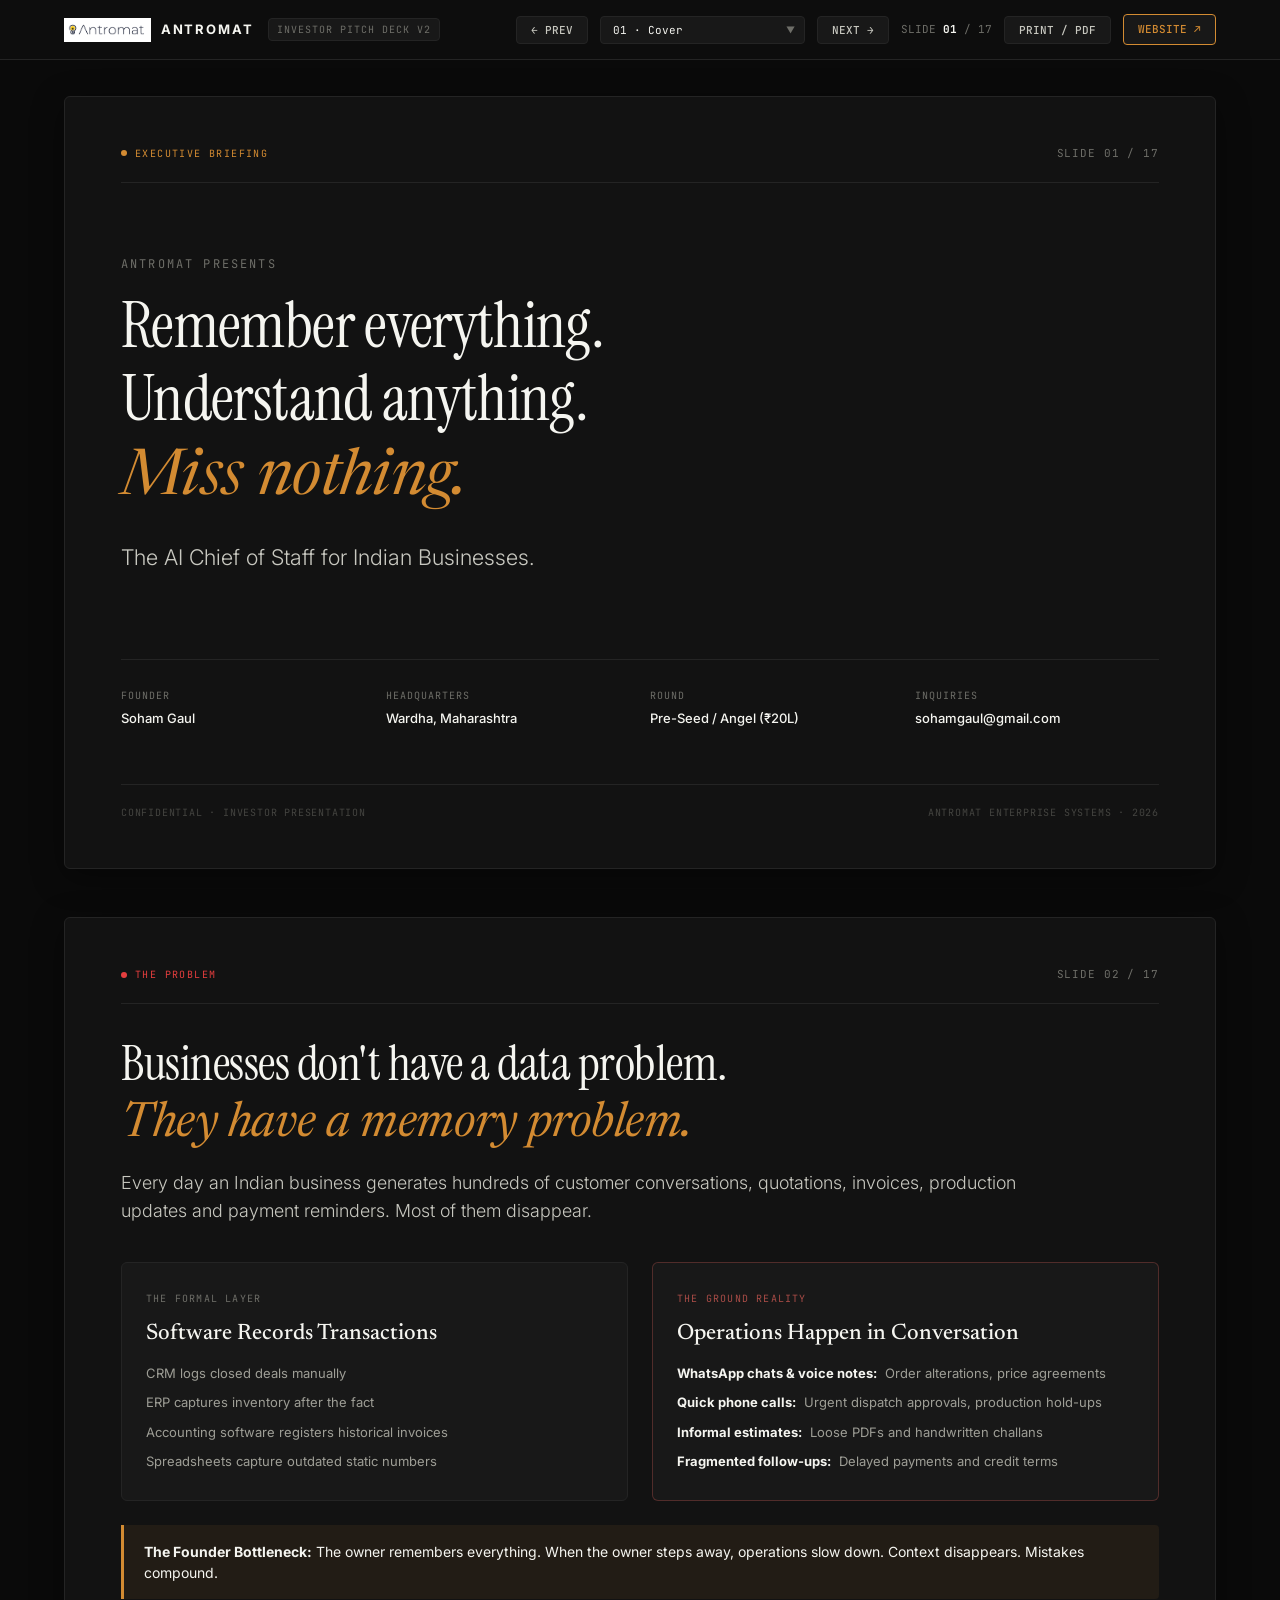
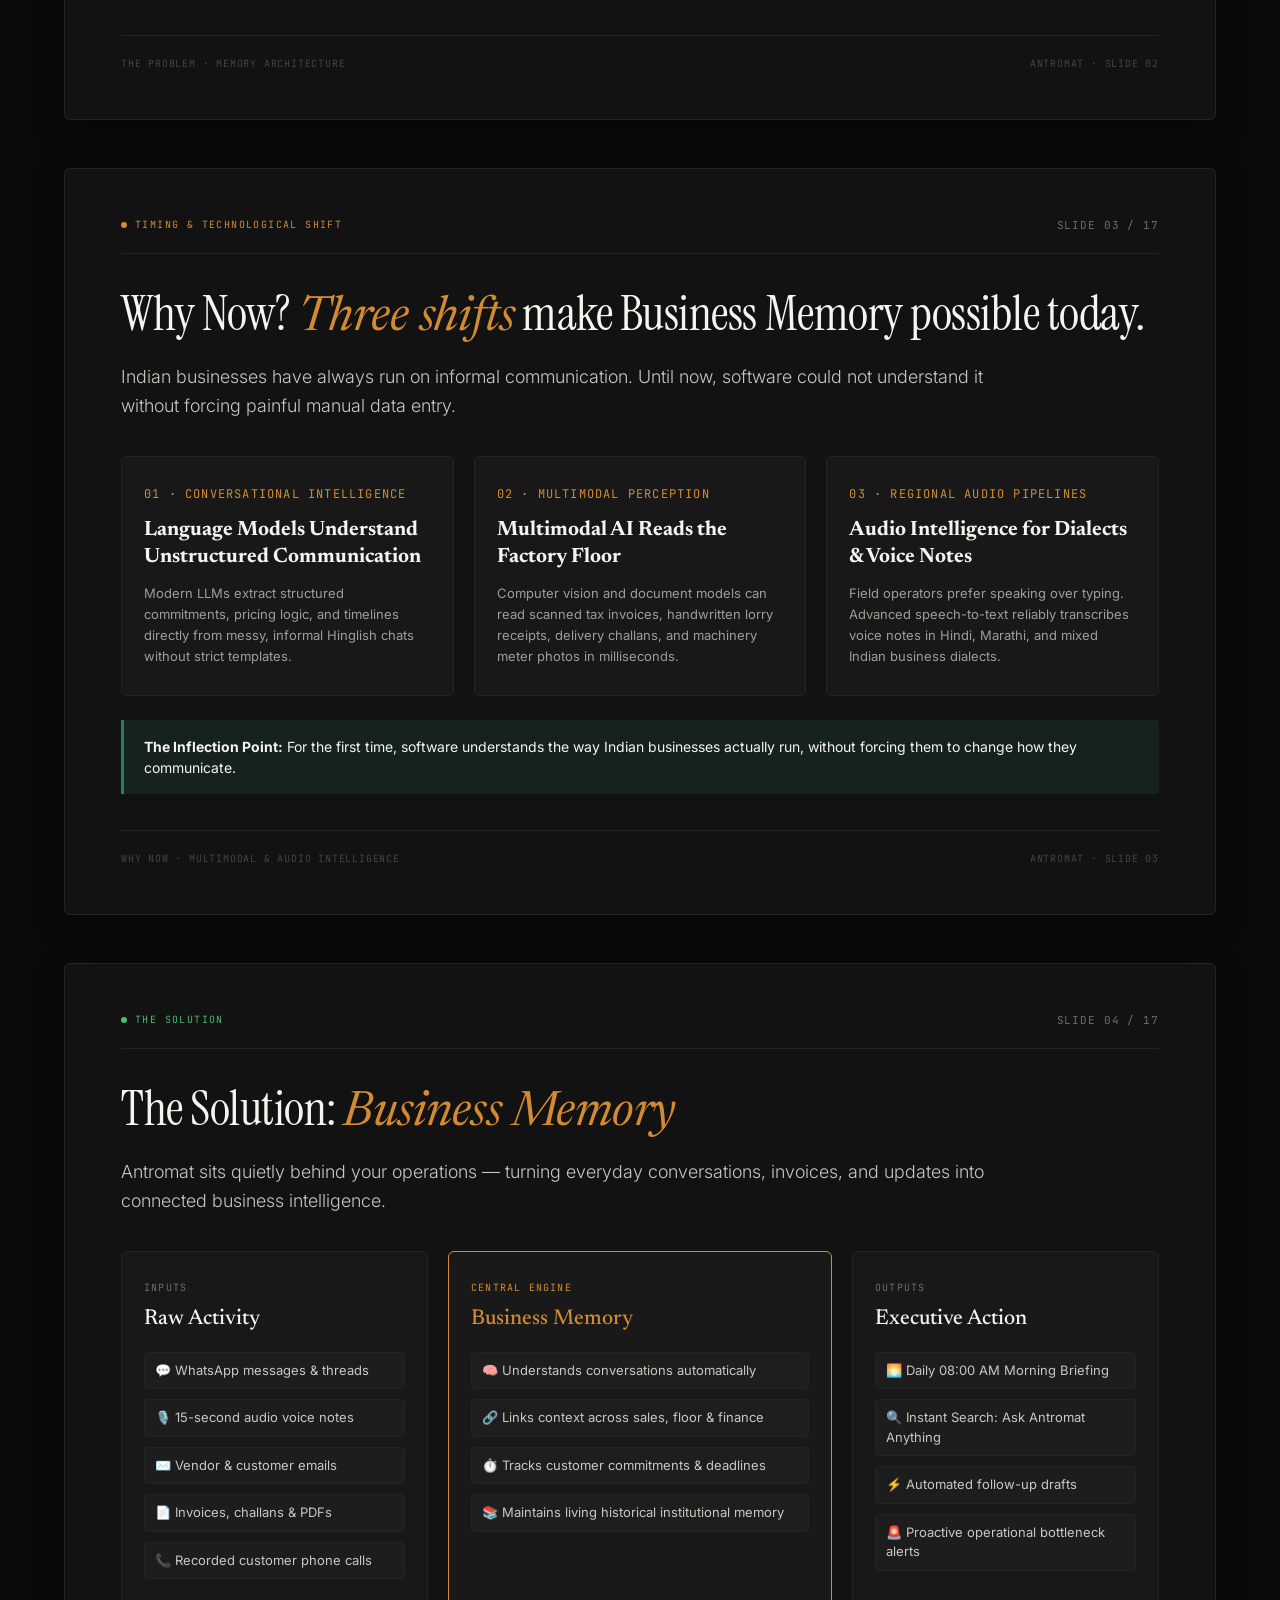
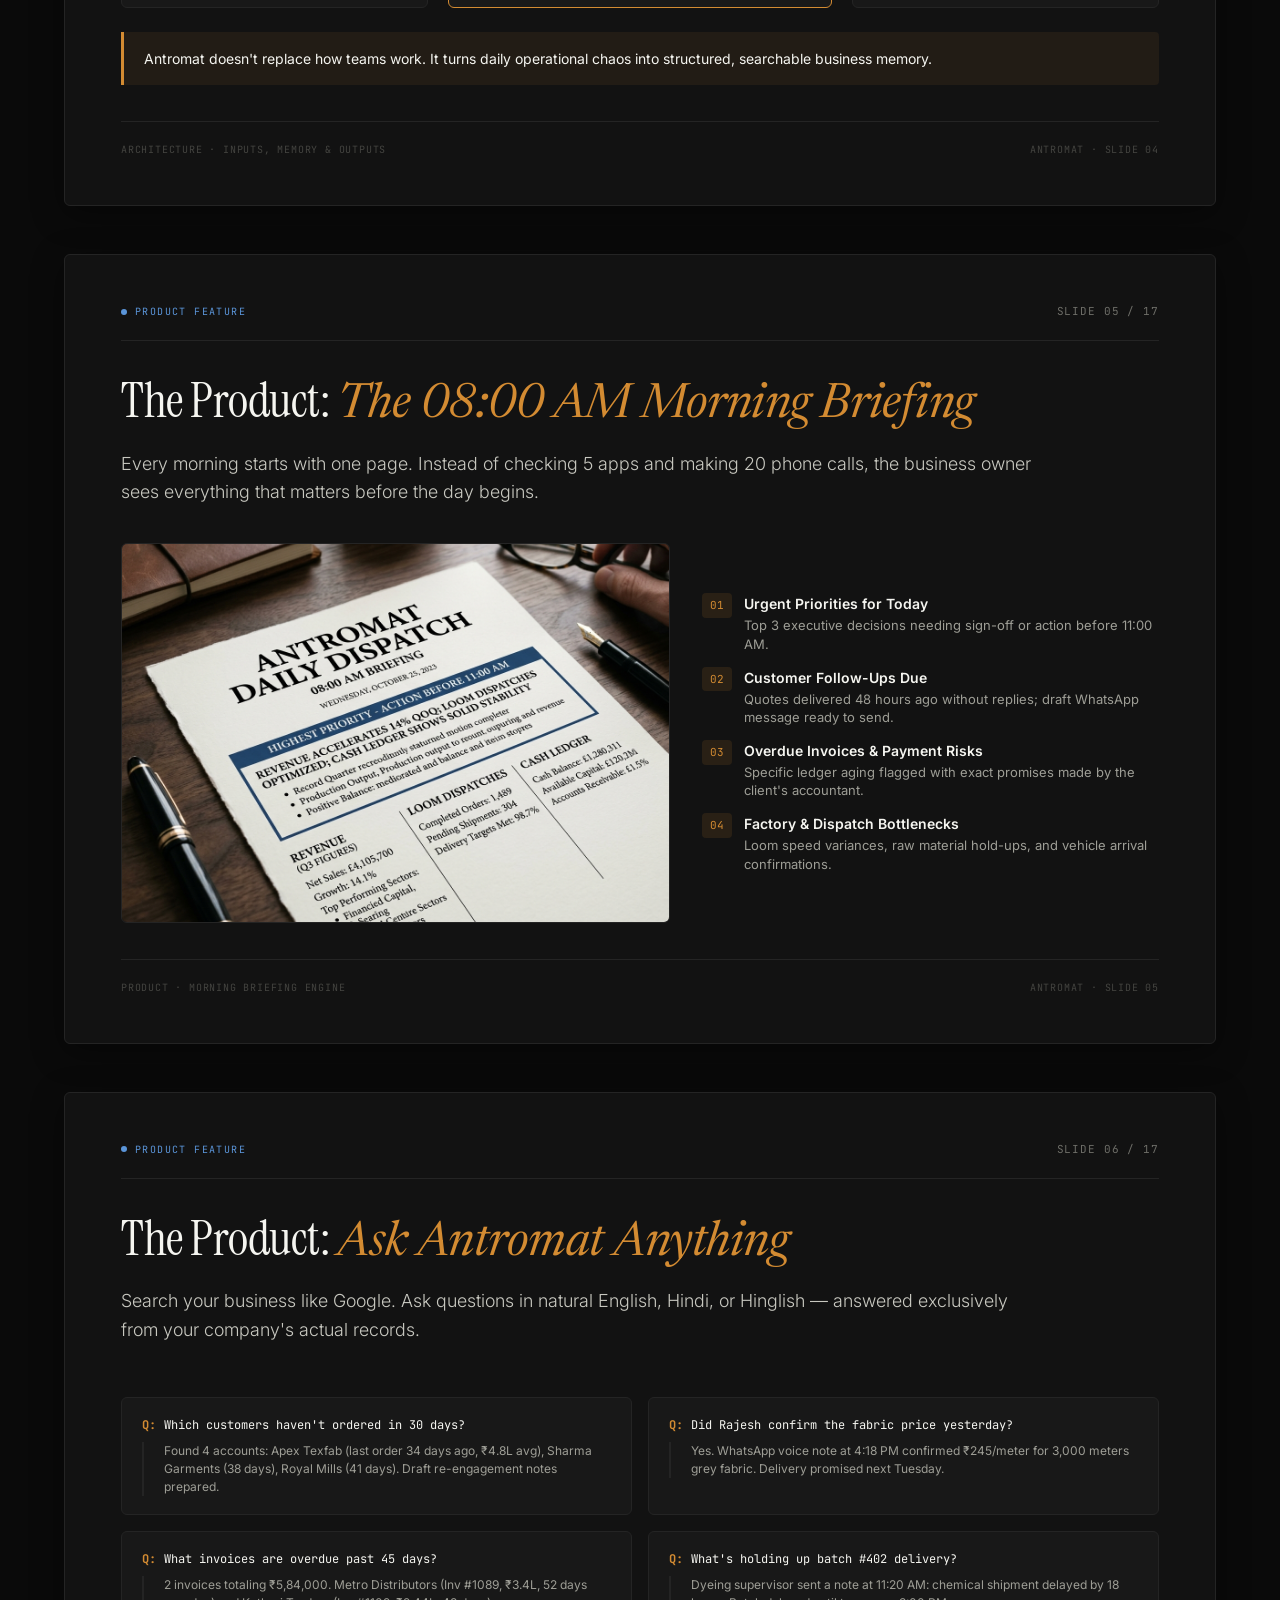
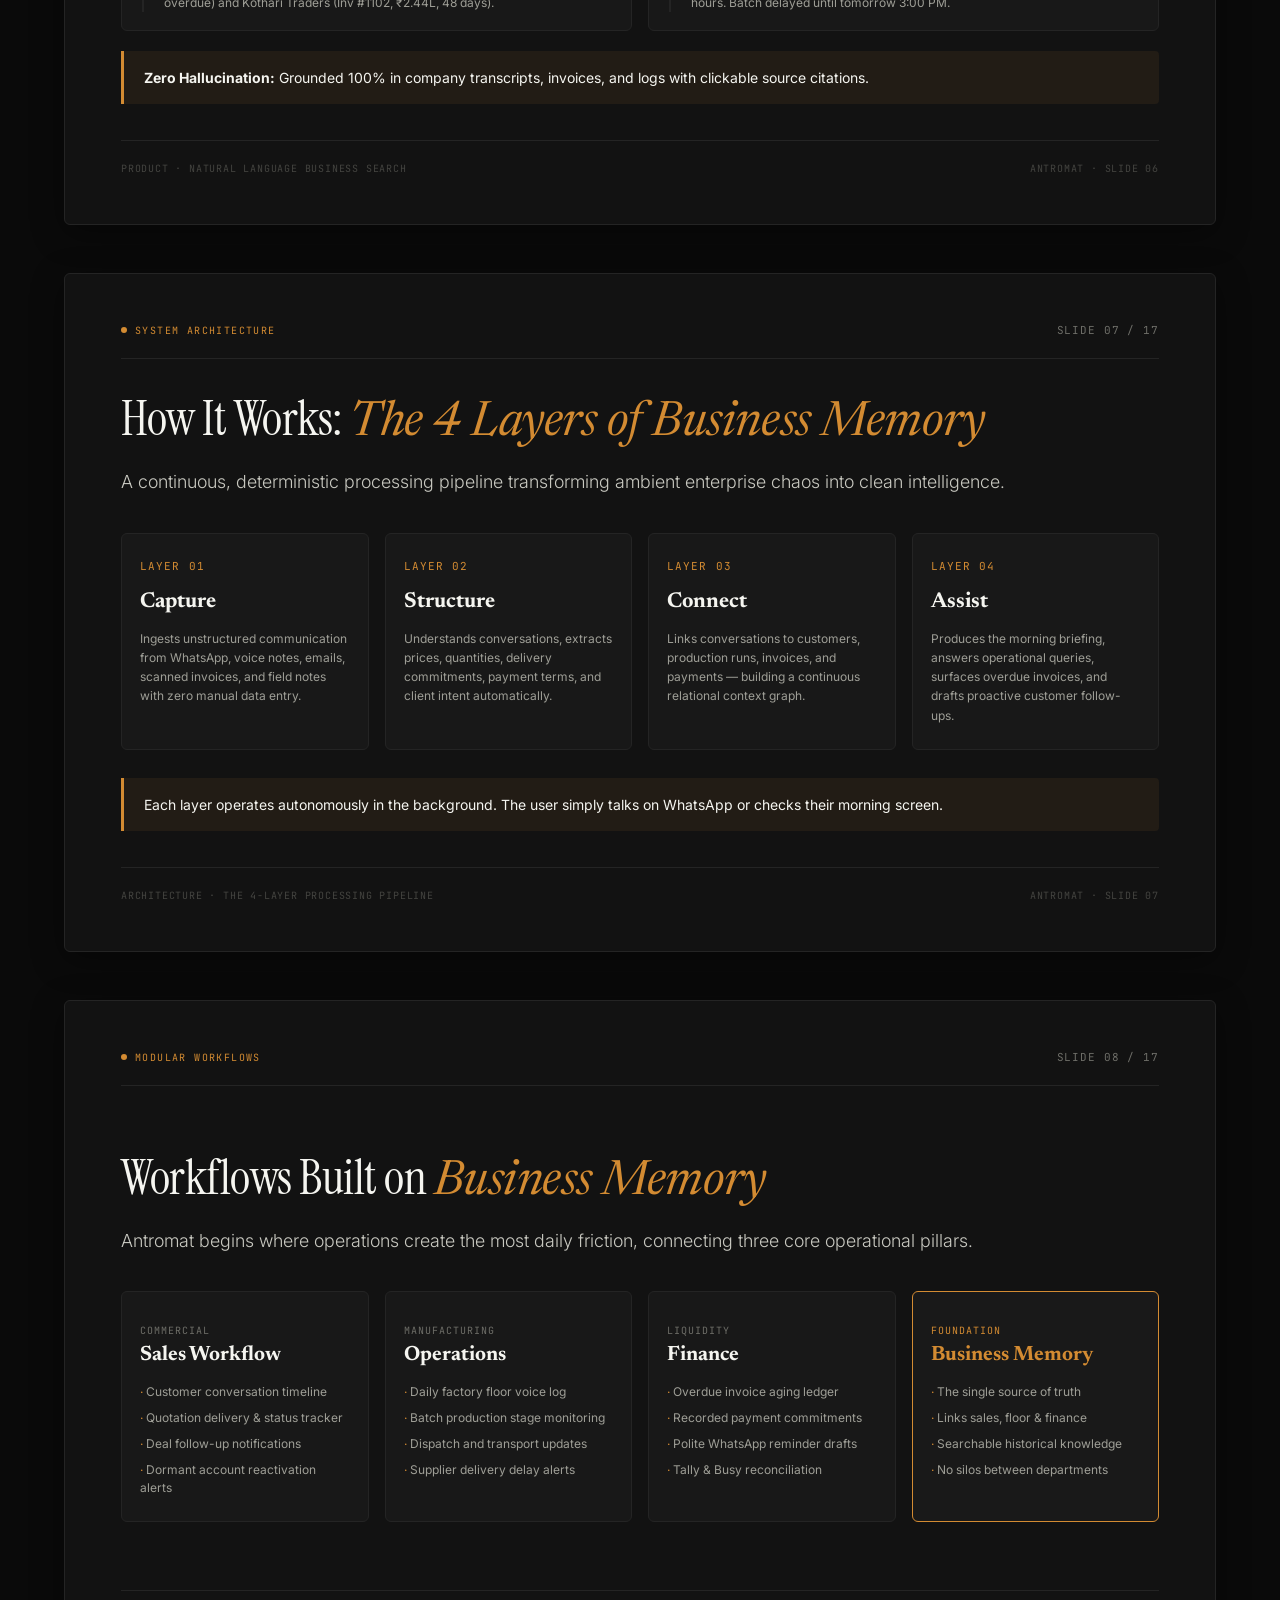
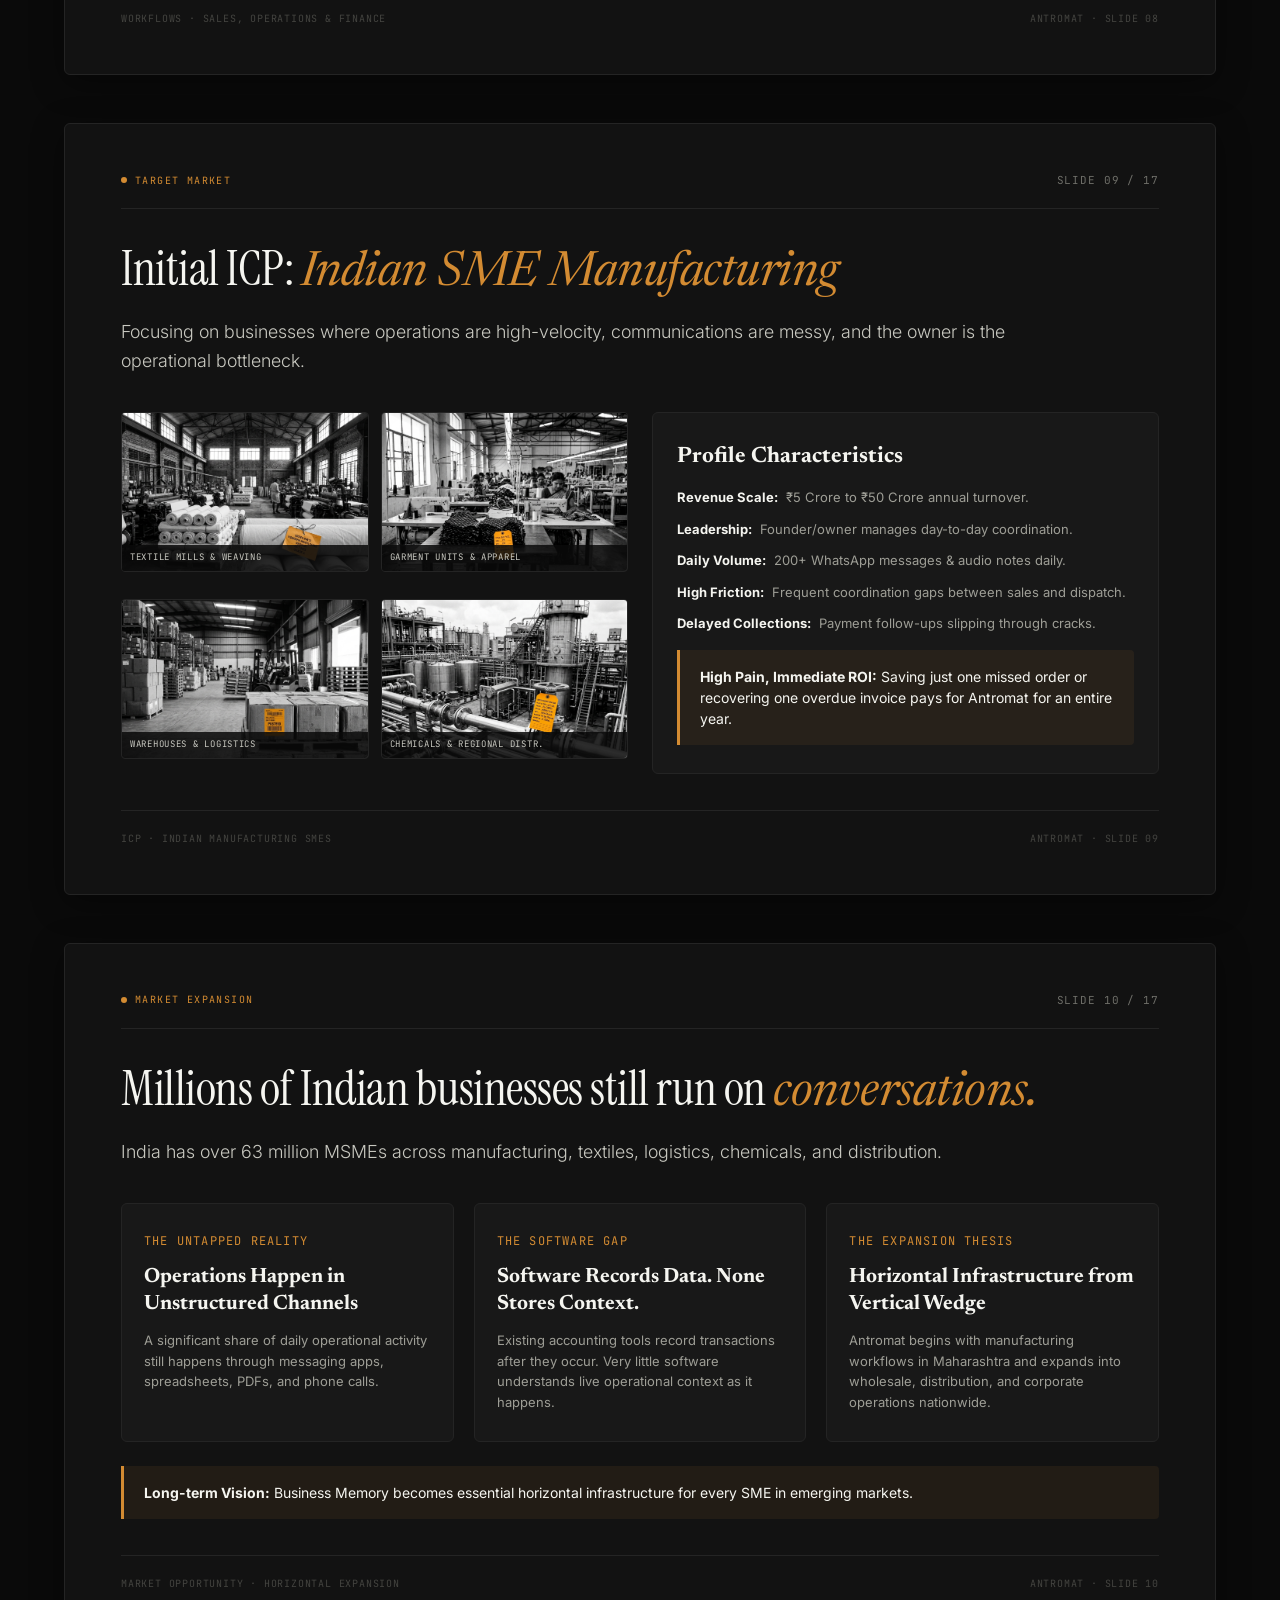
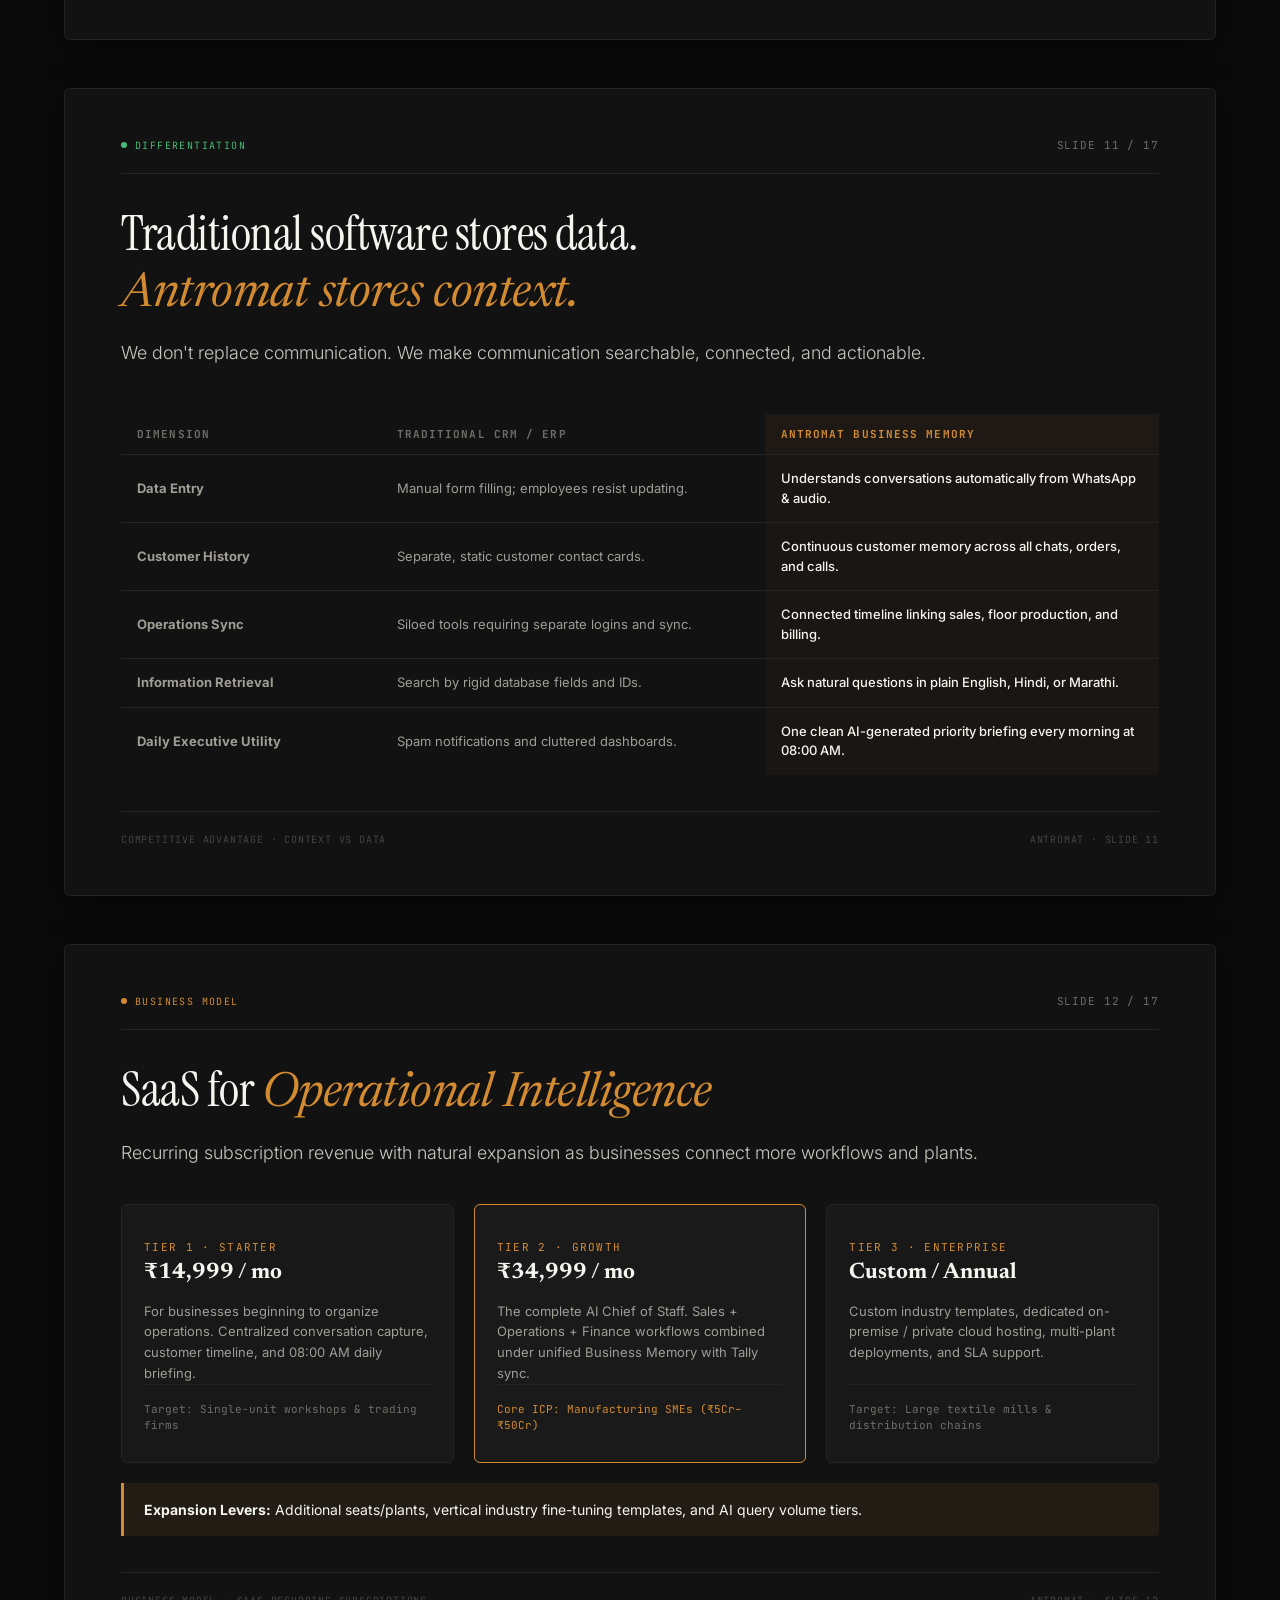
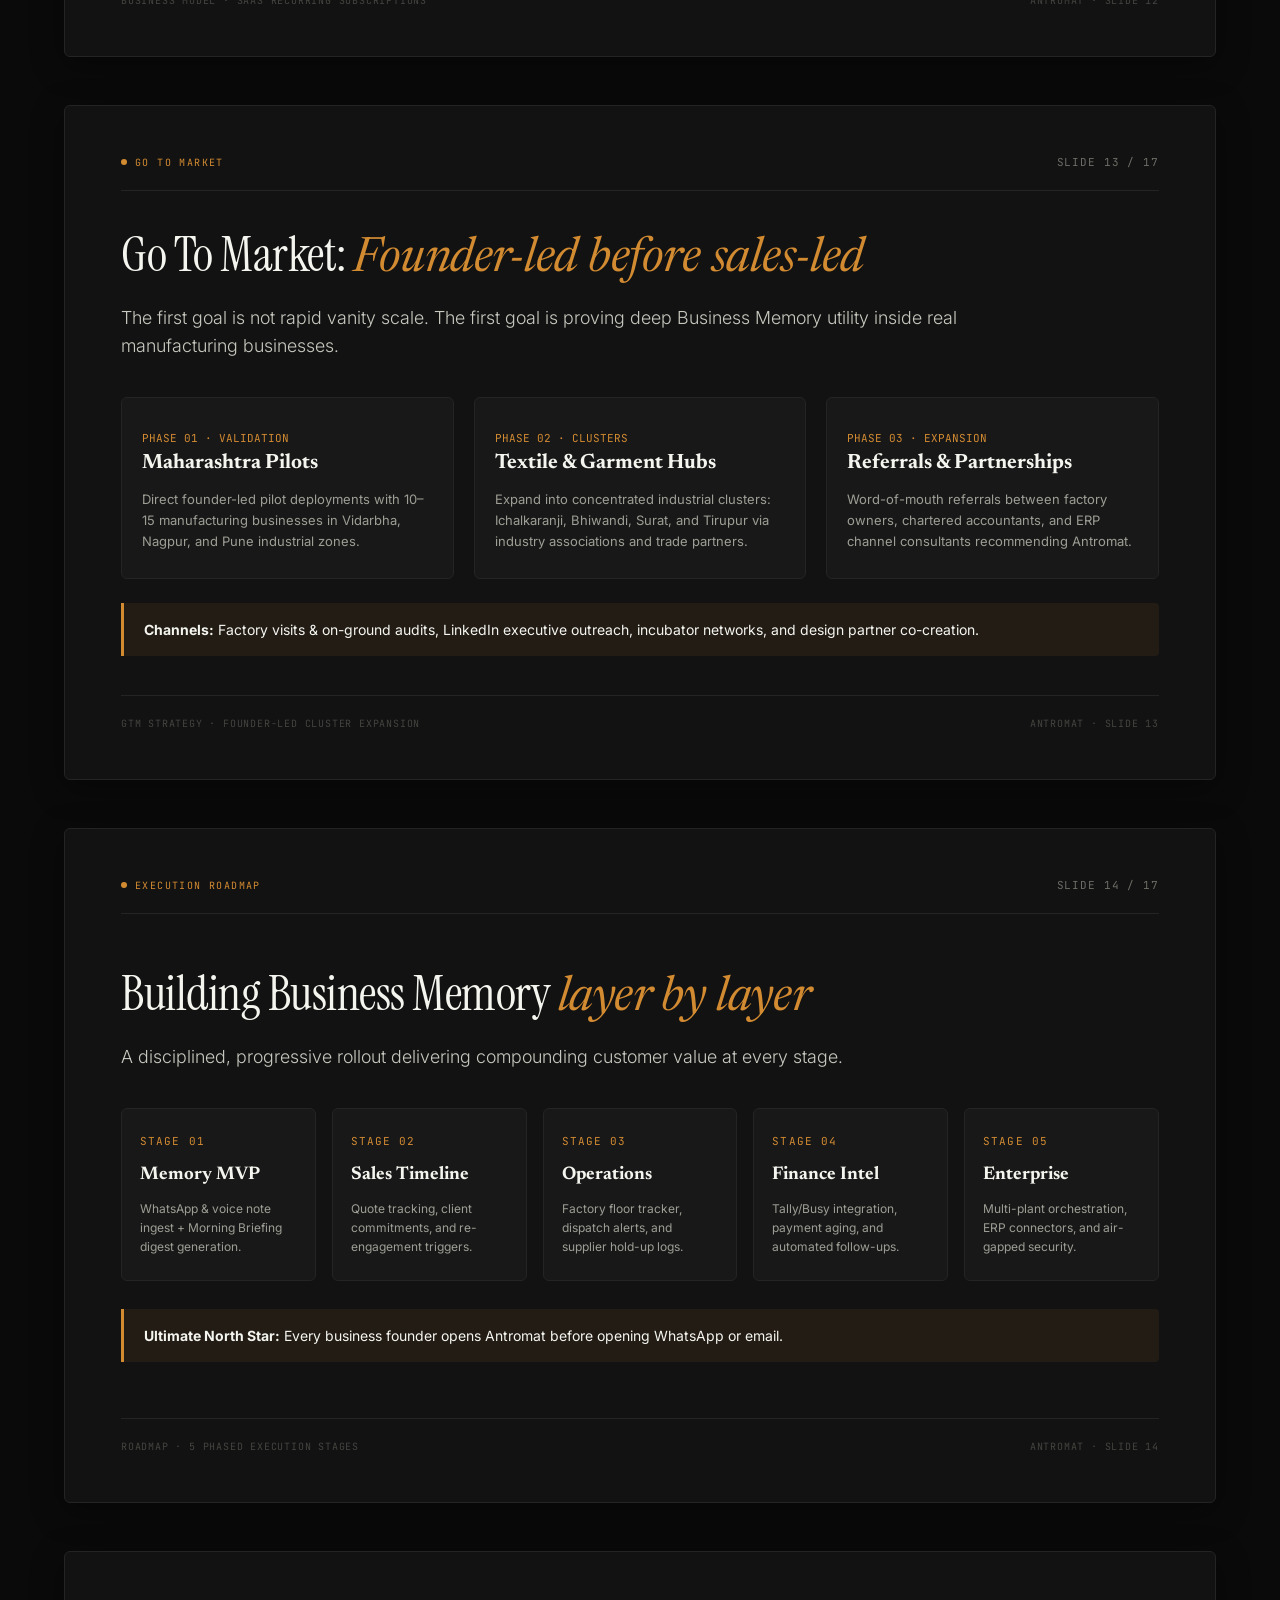
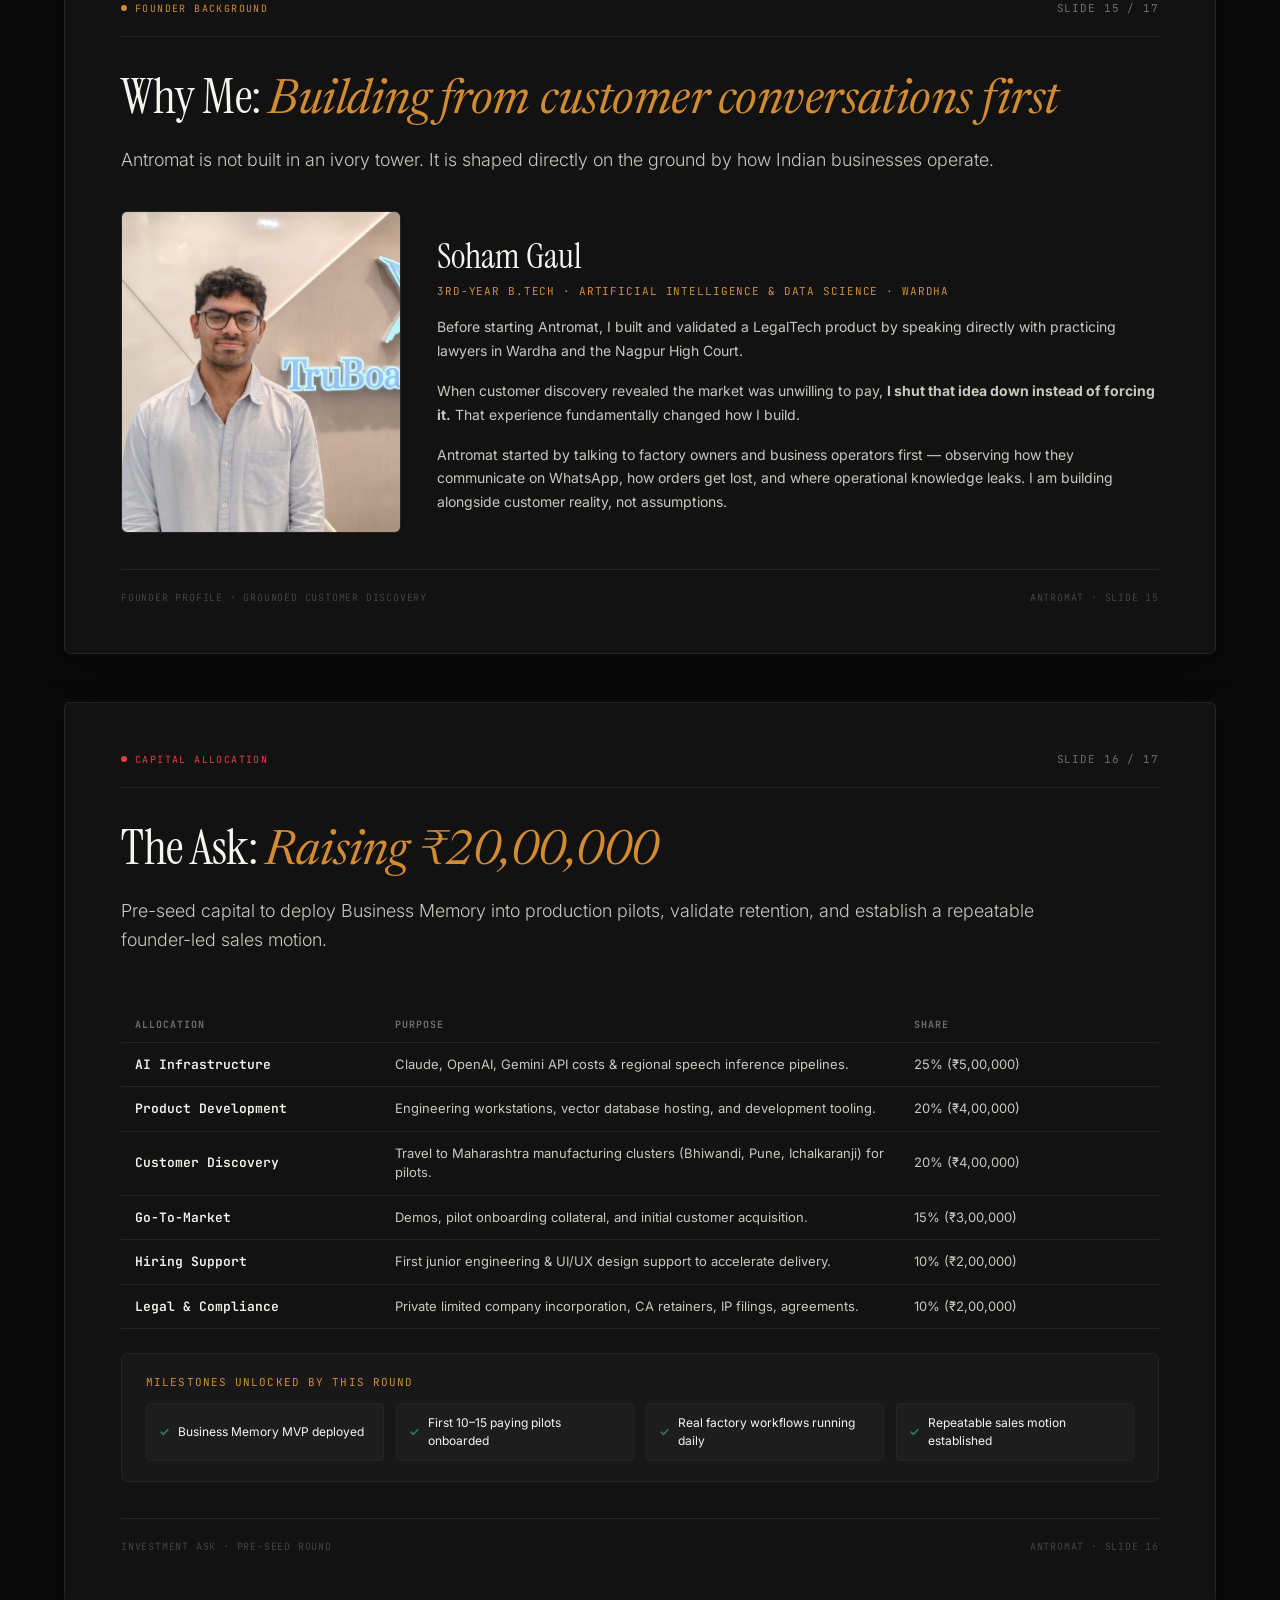
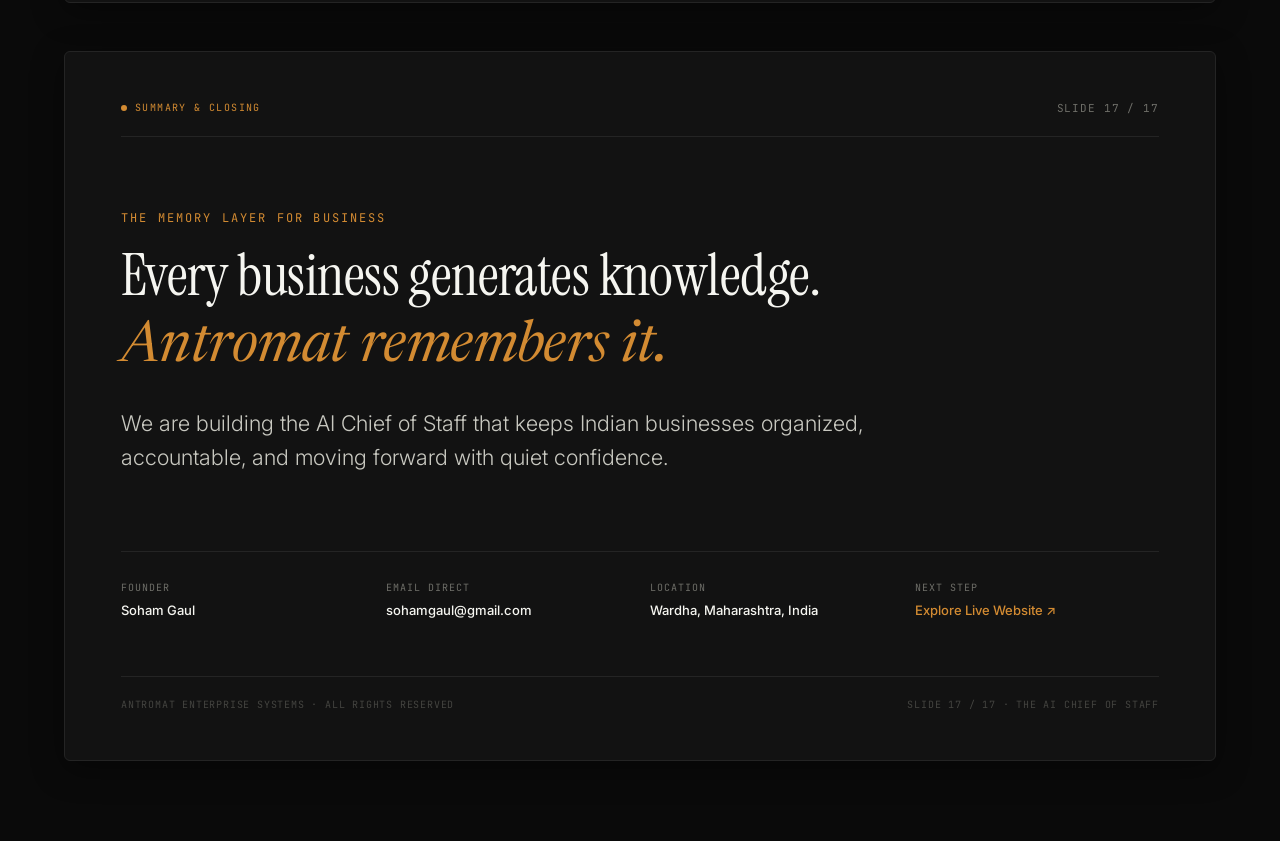
==== commit efc13302: "feat: release Investor Pitch Deck v2 and clean enterprise branding on website" ====
--- a/pitch.html
+++ b/pitch.html
@@ -3,1128 +3,1209 @@
 <head>
   <meta charset="UTF-8">
   <meta name="viewport" content="width=device-width, initial-scale=1.0">
-  <title>ANTROMAT — MeitY GENESIS 3.0 Pitch Deck</title>
-  <meta name="description" content="Antromat — AI Operations Platform for Indian MSMEs. Official Pitch Deck for MeitY GENESIS 3.0 Cohort.">
+  <title>ANTROMAT — Investor Pitch Deck v2 (The AI Chief of Staff)</title>
+  <meta name="description" content="Official Investor Pitch Deck for Antromat: The AI Chief of Staff & Business Memory for Indian Businesses.">
+  
   <link rel="icon" type="image/png" href="logo.png">
   <link rel="stylesheet" href="styles/pitch.css">
 </head>
 <body>
 
-  <!-- Continuous 16:9 Slides Wrapper -->
-  <main class="deck-scroll-wrapper">
-
-    <!-- ===================================================================
-         SLIDE 01: COVER & EXECUTIVE SUMMARY
-         =================================================================== -->
-    <article class="slide-page" id="slide-01">
-      <div class="slide-header">
-        <div class="header-tag">MEITY GENESIS 3.0 · PROPOSAL</div>
-        <div class="header-meta">SLIDE 01 / 16 · EXECUTIVE SUMMARY</div>
-      </div>
-
-      <div class="slide-body slide-01-layout">
-        <div class="s01-title-block">
-          <div class="s01-brand-row">
-            <img src="logo.png" alt="Antromat" class="s01-main-logo">
-            <span class="org-badge">GEN-NEXT SUPPORT FOR INNOVATIVE STARTUPS (GENESIS)</span>
-          </div>
-          <h2 class="sub-title">AI Operations Platform for Indian MSMEs</h2>
-          <p class="summary-paragraph">
-            Transforming unstructured, daily conversational chaos—WhatsApp audio notes, mixed Hinglish/Marathi chats, missed phone calls, and handwritten estimates—into automated, deterministic enterprise workflows across CRM, quote generation, GST billing, and payment follow-ups.
-          </p>
-        </div>
-
-        <div class="summary-grid-3">
-          <div class="info-card">
-            <span class="card-label">CURRENT READINESS</span>
-            <div class="card-value">TRL 3 · Proof of Concept</div>
-            <p class="card-desc">Core NLP entity extraction and workflow orchestration logic built and tested against real-world SME customer discovery models.</p>
-          </div>
-
-          <div class="info-card highlight-card">
-            <span class="card-label">TECHNOLOGY DOMAIN</span>
-            <div class="card-value">Applied AI & Workflow Orchestration</div>
-            <p class="card-desc">Domain-tuned Natural Language Processing for regional Indian business dialects and low-latency API automation daemons.</p>
-          </div>
-
-          <div class="info-card">
-            <span class="card-label">INCUBATION GOAL</span>
-            <div class="card-value">MeitY GENESIS 3.0 Cohort</div>
-            <p class="card-desc">Seeking deep startup mentorship, technical infrastructure support, and guided access to industrial enterprise pilots.</p>
-          </div>
-        </div>
-
-        <div class="applicant-meta-row">
-          <div><strong>Founder:</strong> Soham Gaul (B.Tech AI & Data Science)</div>
-          <div><strong>Location:</strong> Wardha, Maharashtra (Vidarbha)</div>
-          <div><strong>Live Web Demo:</strong> <a href="https://antromat-website.vercel.app/" target="_blank" rel="noopener noreferrer" style="color:var(--text-primary); text-decoration:underline; font-weight:700;">antromat-website.vercel.app ↗</a></div>
-        </div>
-      </div>
-
-      <div class="slide-footer">
-        <span>Confidential · Submitted for MeitY GENESIS 3.0 Incubation Evaluation</span>
-        <span>Page 01</span>
-      </div>
-    </article>
-
-
-    <!-- ===================================================================
-         SLIDE 02: THE GROUND REALITY & OPERATIONAL CHAOS
-         =================================================================== -->
-    <article class="slide-page" id="slide-02">
-      <div class="slide-header">
-        <div class="header-tag">GROUND REALITY</div>
-        <div class="header-meta">SLIDE 02 / 16 · THE OPERATIONAL CHAOS</div>
-      </div>
-
-      <div class="slide-body">
-        <div class="section-title-group">
-          <h2 class="slide-h2">How Indian Businesses Actually Operate Today</h2>
-          <p class="slide-sub-lead">Business operations in Tier-2 and Tier-3 India run on fragmented, messy communication channels with zero unified automation.</p>
-        </div>
-
-        <div class="chaos-visual-grid">
-          <!-- Item 1: WhatsApp Voice & Hinglish -->
-          <div class="chaos-card">
-            <div class="chaos-header">
-              <span class="chaos-tag yellow">UNSTRUCTURED CHAT & AUDIO</span>
-              <span class="chaos-channel">WhatsApp</span>
-            </div>
-            <div class="chaos-content-box">
-              <div class="mock-chat">
-                <div class="chat-bubble in">
-                  <span class="chat-sender">Customer (Audio · 0:14)</span>
-                  <div class="audio-wave">▶ ılılılllılıll <span>"Bhai 200 bag cement bhej dena rate 390 lagana..."</span></div>
-                </div>
-                <div class="chat-bubble in">
-                  <span class="chat-sender">Contractor</span>
-                  <p>"Kal subah site pe gadi bhej do urgently rate wahi purana."</p>
-                </div>
+  <!-- ===================================================================
+       STICKY PRESENTATION CONTROL BAR
+       =================================================================== -->
+  <header class="deck-top-nav">
+    <div class="deck-nav-inner">
+      <div class="nav-brand-group">
+        <a href="index.html" class="nav-brand-link" title="Return to Website">
+          <img src="logo.png" alt="Antromat" class="nav-brand-logo">
+          <span class="nav-brand-text">ANTROMAT</span>
+        </a>
+        <span class="nav-deck-badge">INVESTOR PITCH DECK V2</span>
+      </div>
+
+      <div class="nav-controls">
+        <button class="nav-btn" id="deck-prev-btn" aria-label="Previous Slide">← PREV</button>
+        
+        <div class="slide-select-wrap">
+          <select class="slide-select" id="deck-slide-select" aria-label="Jump to slide">
+            <option value="slide-01">01 · Cover</option>
+            <option value="slide-02">02 · The Problem</option>
+            <option value="slide-03">03 · Why Now?</option>
+            <option value="slide-04">04 · The Solution</option>
+            <option value="slide-05">05 · Morning Briefing</option>
+            <option value="slide-06">06 · Ask Antromat</option>
+            <option value="slide-07">07 · The 4 Layers</option>
+            <option value="slide-08">08 · Workflows</option>
+            <option value="slide-09">09 · Initial ICP</option>
+            <option value="slide-10">10 · Market Opportunity</option>
+            <option value="slide-11">11 · Why Different</option>
+            <option value="slide-12">12 · Business Model</option>
+            <option value="slide-13">13 · Go To Market</option>
+            <option value="slide-14">14 · Roadmap</option>
+            <option value="slide-15">15 · Why Me</option>
+            <option value="slide-16">16 · The Ask</option>
+            <option value="slide-17">17 · Vision</option>
+          </select>
+          <span class="select-arrow">▼</span>
+        </div>
+
+        <button class="nav-btn" id="deck-next-btn" aria-label="Next Slide">NEXT →</button>
+        
+        <span class="nav-counter" id="deck-counter">SLIDE <strong>01</strong> / 17</span>
+        
+        <button class="nav-btn" id="deck-print-btn" title="Export as PDF / Print">PRINT / PDF</button>
+        <a href="index.html" class="nav-btn" style="border-color: var(--accent-amber); color: var(--accent-amber);">WEBSITE ↗</a>
+      </div>
+    </div>
+  </header>
+
+  <!-- ===================================================================
+       16:9 SLIDES CONTAINER
+       =================================================================== -->
+  <main class="deck-container">
+
+    <!-- =================================================================
+         SLIDE 01 — COVER
+         ================================================================= -->
+    <article class="slide-card" id="slide-01" data-slide-index="1">
+      <div class="slide-top-bar">
+        <span class="slide-category-tag">EXECUTIVE BRIEFING</span>
+        <span class="slide-index">SLIDE 01 / 17</span>
+      </div>
+
+      <div class="slide-main-content slide-cover-wrap">
+        <div style="font-family:var(--font-mono); font-size:12px; letter-spacing:0.18em; color:var(--text-muted); margin-bottom:16px; text-transform:uppercase;">
+          ANTROMAT PRESENTS
+        </div>
+        <h1 class="slide-headline" style="font-size:clamp(2.8rem, 5vw, 4.4rem); margin-bottom:24px;">
+          Remember everything.<br>
+          Understand anything.<br>
+          <em>Miss nothing.</em>
+        </h1>
+        <p class="slide-subhead" style="font-size:1.35rem; color:var(--text-secondary);">
+          The AI Chief of Staff for Indian Businesses.
+        </p>
+
+        <div class="cover-meta-grid">
+          <div class="cover-meta-item">
+            <span class="cover-meta-label">FOUNDER</span>
+            <span class="cover-meta-val">Soham Gaul</span>
+          </div>
+          <div class="cover-meta-item">
+            <span class="cover-meta-label">HEADQUARTERS</span>
+            <span class="cover-meta-val">Wardha, Maharashtra</span>
+          </div>
+          <div class="cover-meta-item">
+            <span class="cover-meta-label">ROUND</span>
+            <span class="cover-meta-val">Pre-Seed / Angel (₹20L)</span>
+          </div>
+          <div class="cover-meta-item">
+            <span class="cover-meta-label">INQUIRIES</span>
+            <span class="cover-meta-val">sohamgaul@gmail.com</span>
+          </div>
+        </div>
+      </div>
+
+      <div class="slide-bottom-bar">
+        <span>Confidential · Investor Presentation</span>
+        <span>Antromat Enterprise Systems · 2026</span>
+      </div>
+    </article>
+
+
+    <!-- =================================================================
+         SLIDE 02 — THE PROBLEM
+         ================================================================= -->
+    <article class="slide-card" id="slide-02" data-slide-index="2">
+      <div class="slide-top-bar">
+        <span class="slide-category-tag red">THE PROBLEM</span>
+        <span class="slide-index">SLIDE 02 / 17</span>
+      </div>
+
+      <div class="slide-main-content">
+        <h2 class="slide-headline">
+          Businesses don't have a data problem.<br>
+          <em>They have a memory problem.</em>
+        </h2>
+        <p class="slide-subhead">
+          Every day an Indian business generates hundreds of customer conversations, quotations, invoices, production updates and payment reminders. Most of them disappear.
+        </p>
+
+        <div class="problem-grid-2">
+          <div class="problem-col">
+            <span class="problem-col-tag">THE FORMAL LAYER</span>
+            <h3 class="problem-col-title">Software Records Transactions</h3>
+            <ul class="problem-list">
+              <li>CRM logs closed deals manually</li>
+              <li>ERP captures inventory after the fact</li>
+              <li>Accounting software registers historical invoices</li>
+              <li>Spreadsheets capture outdated static numbers</li>
+            </ul>
+          </div>
+
+          <div class="problem-col" style="border-color: rgba(169, 76, 71, 0.4);">
+            <span class="problem-col-tag" style="color: var(--accent-red);">THE GROUND REALITY</span>
+            <h3 class="problem-col-title">Operations Happen in Conversation</h3>
+            <ul class="problem-list">
+              <li><strong>WhatsApp chats & voice notes:</strong> Order alterations, price agreements</li>
+              <li><strong>Quick phone calls:</strong> Urgent dispatch approvals, production hold-ups</li>
+              <li><strong>Informal estimates:</strong> Loose PDFs and handwritten challans</li>
+              <li><strong>Fragmented follow-ups:</strong> Delayed payments and credit terms</li>
+            </ul>
+          </div>
+        </div>
+
+        <div class="problem-conclusion-banner">
+          <strong>The Founder Bottleneck:</strong> The owner remembers everything. When the owner steps away, operations slow down. Context disappears. Mistakes compound.
+        </div>
+      </div>
+
+      <div class="slide-bottom-bar">
+        <span>The Problem · Memory Architecture</span>
+        <span>Antromat · Slide 02</span>
+      </div>
+    </article>
+
+
+    <!-- =================================================================
+         SLIDE 03 — WHY NOW?
+         ================================================================= -->
+    <article class="slide-card" id="slide-03" data-slide-index="3">
+      <div class="slide-top-bar">
+        <span class="slide-category-tag">TIMING & TECHNOLOGICAL SHIFT</span>
+        <span class="slide-index">SLIDE 03 / 17</span>
+      </div>
+
+      <div class="slide-main-content">
+        <h2 class="slide-headline">
+          Why Now? <em>Three shifts</em> make Business Memory possible today.
+        </h2>
+        <p class="slide-subhead">
+          Indian businesses have always run on informal communication. Until now, software could not understand it without forcing painful manual data entry.
+        </p>
+
+        <div class="why-now-grid">
+          <div class="why-card">
+            <div>
+              <div class="why-num">01 · CONVERSATIONAL INTELLIGENCE</div>
+              <h3 class="why-title">Language Models Understand Unstructured Communication</h3>
+              <p class="why-desc">
+                Modern LLMs extract structured commitments, pricing logic, and timelines directly from messy, informal Hinglish chats without strict templates.
+              </p>
+            </div>
+          </div>
+
+          <div class="why-card">
+            <div>
+              <div class="why-num">02 · MULTIMODAL PERCEPTION</div>
+              <h3 class="why-title">Multimodal AI Reads the Factory Floor</h3>
+              <p class="why-desc">
+                Computer vision and document models can read scanned tax invoices, handwritten lorry receipts, delivery challans, and machinery meter photos in milliseconds.
+              </p>
+            </div>
+          </div>
+
+          <div class="why-card">
+            <div>
+              <div class="why-num">03 · REGIONAL AUDIO PIPELINES</div>
+              <h3 class="why-title">Audio Intelligence for Dialects & Voice Notes</h3>
+              <p class="why-desc">
+                Field operators prefer speaking over typing. Advanced speech-to-text reliably transcribes voice notes in Hindi, Marathi, and mixed Indian business dialects.
+              </p>
+            </div>
+          </div>
+        </div>
+
+        <div class="problem-conclusion-banner" style="border-left-color: var(--accent-green); background: var(--accent-green-glow);">
+          <strong>The Inflection Point:</strong> For the first time, software understands the way Indian businesses actually run, without forcing them to change how they communicate.
+        </div>
+      </div>
+
+      <div class="slide-bottom-bar">
+        <span>Why Now · Multimodal & Audio Intelligence</span>
+        <span>Antromat · Slide 03</span>
+      </div>
+    </article>
+
+
+    <!-- =================================================================
+         SLIDE 04 — THE SOLUTION
+         ================================================================= -->
+    <article class="slide-card" id="slide-04" data-slide-index="4">
+      <div class="slide-top-bar">
+        <span class="slide-category-tag green">THE SOLUTION</span>
+        <span class="slide-index">SLIDE 04 / 17</span>
+      </div>
+
+      <div class="slide-main-content">
+        <h2 class="slide-headline">
+          The Solution: <em>Business Memory</em>
+        </h2>
+        <p class="slide-subhead">
+          Antromat sits quietly behind your operations — turning everyday conversations, invoices, and updates into connected business intelligence.
+        </p>
+
+        <div class="solution-flow-grid">
+          <!-- Column 1: Inputs -->
+          <div class="flow-col">
+            <span class="flow-tag">INPUTS</span>
+            <h3 class="flow-title">Raw Activity</h3>
+            <ul class="flow-items-list">
+              <li>💬 WhatsApp messages & threads</li>
+              <li>🎙️ 15-second audio voice notes</li>
+              <li>✉️ Vendor & customer emails</li>
+              <li>📄 Invoices, challans & PDFs</li>
+              <li>📞 Recorded customer phone calls</li>
+            </ul>
+          </div>
+
+          <!-- Column 2: Business Memory Core -->
+          <div class="flow-col center-core">
+            <span class="flow-tag" style="color: var(--accent-amber);">CENTRAL ENGINE</span>
+            <h3 class="flow-title" style="color: var(--accent-amber);">Business Memory</h3>
+            <ul class="flow-items-list">
+              <li>🧠 Understands conversations automatically</li>
+              <li>🔗 Links context across sales, floor & finance</li>
+              <li>⏱️ Tracks customer commitments & deadlines</li>
+              <li>📚 Maintains living historical institutional memory</li>
+            </ul>
+          </div>
+
+          <!-- Column 3: Outputs -->
+          <div class="flow-col">
+            <span class="flow-tag">OUTPUTS</span>
+            <h3 class="flow-title">Executive Action</h3>
+            <ul class="flow-items-list">
+              <li>🌅 Daily 08:00 AM Morning Briefing</li>
+              <li>🔍 Instant Search: Ask Antromat Anything</li>
+              <li>⚡ Automated follow-up drafts</li>
+              <li>🚨 Proactive operational bottleneck alerts</li>
+            </ul>
+          </div>
+        </div>
+
+        <div class="problem-conclusion-banner">
+          Antromat doesn't replace how teams work. It turns daily operational chaos into structured, searchable business memory.
+        </div>
+      </div>
+
+      <div class="slide-bottom-bar">
+        <span>Architecture · Inputs, Memory & Outputs</span>
+        <span>Antromat · Slide 04</span>
+      </div>
+    </article>
+
+
+    <!-- =================================================================
+         SLIDE 05 — THE PRODUCT: MORNING BRIEFING
+         ================================================================= -->
+    <article class="slide-card" id="slide-05" data-slide-index="5">
+      <div class="slide-top-bar">
+        <span class="slide-category-tag blue">PRODUCT FEATURE</span>
+        <span class="slide-index">SLIDE 05 / 17</span>
+      </div>
+
+      <div class="slide-main-content">
+        <h2 class="slide-headline">
+          The Product: <em>The 08:00 AM Morning Briefing</em>
+        </h2>
+        <p class="slide-subhead">
+          Every morning starts with one page. Instead of checking 5 apps and making 20 phone calls, the business owner sees everything that matters before the day begins.
+        </p>
+
+        <div class="product-split-grid">
+          <div class="product-media-frame">
+            <img src="assets/morning_briefing.jpg" alt="Antromat Executive Morning Briefing Document">
+          </div>
+
+          <div class="briefing-bullet-list">
+            <div class="briefing-bullet-item">
+              <span class="bullet-icon">01</span>
+              <div class="bullet-text">
+                <h4>Urgent Priorities for Today</h4>
+                <p>Top 3 executive decisions needing sign-off or action before 11:00 AM.</p>
               </div>
             </div>
-            <p class="chaos-desc">Inquiries arrive as audio snippets, colloquial text, and unstructured requests with no formal order entry.</p>
-          </div>
-
-          <!-- Item 2: Missed Calls & Verbal Deals -->
-          <div class="chaos-card">
-            <div class="chaos-header">
-              <span class="chaos-tag red">UNRECORDED PROMISES</span>
-              <span class="chaos-channel">Phone Calls</span>
-            </div>
-            <div class="chaos-content-box">
-              <div class="mock-call-box">
-                <div class="call-row alert">
-                  <span>🔴 Missed Call: Sharma Builder (14:12 PM)</span>
-                </div>
-                <div class="call-row">
-                  <span>📞 4.5 Min Call: Verbal rate agreed, not noted in CRM</span>
-                </div>
-                <div class="call-row alert">
-                  <span>🔴 Missed Call: MIDC Transporter (16:30 PM)</span>
-                </div>
+
+            <div class="briefing-bullet-item">
+              <span class="bullet-icon">02</span>
+              <div class="bullet-text">
+                <h4>Customer Follow-Ups Due</h4>
+                <p>Quotes delivered 48 hours ago without replies; draft WhatsApp message ready to send.</p>
               </div>
             </div>
-            <p class="chaos-desc">Crucial pricing negotiations and dispatch deadlines remain locked in phone memory with zero audit trail.</p>
-          </div>
-
-          <!-- Item 3: Scribbled Notes & Photos -->
-          <div class="chaos-card">
-            <div class="chaos-header">
-              <span class="chaos-tag yellow">PHYSICAL SLIPS</span>
-              <span class="chaos-channel">Paper Registers</span>
-            </div>
-            <div class="chaos-content-box">
-              <div class="mock-paper-slip">
-                <div class="paper-title">Shop Counter Scribble #104</div>
-                <p>• 12mm TMT Bar - 4 Ton (Hingna Site)<br>• ACC Gold - 50 bags<br>• Advance Rec: ₹20,000 cash</p>
-                <div class="paper-stamp">Pending Entry in Tally</div>
+
+            <div class="briefing-bullet-item">
+              <span class="bullet-icon">03</span>
+              <div class="bullet-text">
+                <h4>Overdue Invoices & Payment Risks</h4>
+                <p>Specific ledger aging flagged with exact promises made by the client's accountant.</p>
               </div>
             </div>
-            <p class="chaos-desc">Dispatch counter ledgers and loose slips pile up, leading to manual transcription delays and billing errors.</p>
-          </div>
-
-          <!-- Item 4: Broken Spreadsheets -->
-          <div class="chaos-card">
-            <div class="chaos-header">
-              <span class="chaos-tag">DISCONNECTED RECORDS</span>
-              <span class="chaos-channel">Spreadsheets</span>
-            </div>
-            <div class="chaos-content-box">
-              <div class="mock-excel-table">
-                <div class="excel-row header"><span>Date</span><span>Party</span><span>Amt</span><span>Status</span></div>
-                <div class="excel-row"><span>12/02</span><span>Rajesh Const</span><span>2.1L</span><span class="red-txt">Unfollowed</span></div>
-                <div class="excel-row"><span>14/02</span><span>Kothari Steels</span><span>85k</span><span>Pending Quote</span></div>
+
+            <div class="briefing-bullet-item">
+              <span class="bullet-icon">04</span>
+              <div class="bullet-text">
+                <h4>Factory & Dispatch Bottlenecks</h4>
+                <p>Loom speed variances, raw material hold-ups, and vehicle arrival confirmations.</p>
               </div>
             </div>
-            <p class="chaos-desc">Excel sheets updated days late with broken formulas, outdated stock balances, and forgotten receivables.</p>
-          </div>
-        </div>
-
-        <div class="insight-banner">
-          <strong>The Core Reality:</strong> Indian SME owners and their clients will <em>never</em> adopt complex desktop CRM dashboards. Automation must work directly on top of their existing, messy communication channels.
-        </div>
-      </div>
-
-      <div class="slide-footer">
-        <span class="source-cite"><strong>References:</strong> Field interviews with 50+ regional business owners in Wardha, Nagpur & Butibori (2025–26); Bain & Google Report: <em>"Unlocking Digital for Bharat MSMEs"</em>.</span>
-        <span>Page 02</span>
-      </div>
-    </article>
-
-
-    <!-- ===================================================================
-         SLIDE 03: ECONOMIC IMPACT & REVENUE LEAKAGE
-         =================================================================== -->
-    <article class="slide-page" id="slide-03">
-      <div class="slide-header">
-        <div class="header-tag">ECONOMIC IMPACT</div>
-        <div class="header-meta">SLIDE 03 / 16 · QUANTIFYING REVENUE LEAKAGE</div>
-      </div>
-
-      <div class="slide-body">
-        <div class="section-title-group">
-          <h2 class="slide-h2">Quantifying the True Cost of Human Operational Latency</h2>
-          <p class="slide-sub-lead">Delays in generating quotations and unorganized follow-ups lead directly to lost revenue and choked working capital.</p>
-        </div>
-
-        <div class="stats-row-3">
-          <div class="stat-card alert">
-            <div class="stat-big-num">12% – 18%</div>
-            <div class="stat-card-title">Estimated Monthly Turnover Leaked</div>
-            <p class="stat-card-text">Directly lost to competitors due to quotation turnaround delays (&gt;4 hours) and unorganized follow-up cycles.</p>
-            <span class="stat-footnote">Observed across regional construction & hardware suppliers</span>
-          </div>
-
-          <div class="stat-card">
-            <div class="stat-big-num">₹1.5+ Lakh Cr</div>
-            <div class="stat-card-title">Delayed MSME Receivables Choke</div>
-            <p class="stat-card-text">Working capital locked nationwide because follow-ups and payment reconciliations are handled manually on memory.</p>
-            <span class="stat-footnote">Ministry of MSME Samadhaan Monitoring Portal</span>
-          </div>
-
-          <div class="stat-card highlight">
-            <div class="stat-big-num">7x Higher</div>
-            <div class="stat-card-title">Deal Win-Rate for Fast Response</div>
-            <p class="stat-card-text">Inquiries responded to with a structured quote in &lt;15 minutes convert 7 times higher than quotes sent after 2 hours.</p>
-            <span class="stat-footnote">Lead Response Management Studies / Harvard Business Review</span>
-          </div>
-        </div>
-
-        <div class="leak-example-box">
-          <div class="leak-header-strip">
-            <strong>Anatomy of a Typical Revenue Leak (Real-World Scenario):</strong>
-          </div>
-          <div class="leak-steps-grid">
-            <div class="leak-step">
-              <span class="step-time">14:02 PM</span>
-              <strong>Inquiry Arrives:</strong> Client sends WhatsApp text for 500 bags cement (₹2.10 Lakh value).
-            </div>
-            <div class="leak-step">
-              <span class="step-time">14:00 – 18:00 PM</span>
-              <strong>Human Bottleneck:</strong> Business owner is traveling / in meetings; staff lacks pricing authority.
-            </div>
-            <div class="leak-step alert-step">
-              <span class="step-time">18:35 PM</span>
-              <strong>Revenue Lost:</strong> Owner sends manual quote. Buyer responds: <em>"Ordered from someone else who replied in 10 mins."</em>
-            </div>
-          </div>
-        </div>
-      </div>
-
-      <div class="slide-footer">
-        <span class="source-cite"><strong>Source / References:</strong> Ministry of MSME Annual Report (2022–23); MSME Samadhaan Delayed Payment Data; NASSCOM SME Digitalization Index (2023).</span>
-        <span>Page 03</span>
-      </div>
-    </article>
-
-
-    <!-- ===================================================================
-         SLIDE 04: THE SOLUTION OVERVIEW
-         =================================================================== -->
-    <article class="slide-page" id="slide-04">
-      <div class="slide-header">
-        <div class="header-tag">THE SOLUTION</div>
-        <div class="header-meta">SLIDE 04 / 16 · PLATFORM OVERVIEW</div>
-      </div>
-
-      <div class="slide-body">
-        <div class="section-title-group">
-          <h2 class="slide-h2">Antromat: Zero-Human-Latency Operations System</h2>
-          <p class="slide-sub-lead">An autonomous software layer that connects communication channels directly to enterprise execution—with zero manual data entry.</p>
-        </div>
-
-        <div class="solution-grid-4">
-          <div class="sol-card">
-            <div class="sol-icon">1</div>
-            <h3 class="sol-title">Ingest Any Format</h3>
-            <p>Captures messy WhatsApp chats, Hinglish/Marathi voice notes, emails, and photos of paper slips without forcing clients to learn a new portal.</p>
-          </div>
-
-          <div class="sol-card highlight">
-            <div class="sol-icon">2</div>
-            <h3 class="sol-title">AI Intent Engine</h3>
-            <p>Understands regional language nuance and extracts structured parameters: customer identity, product SKU, quantities, delivery location, and urgency.</p>
-          </div>
-
-          <div class="sol-card">
-            <div class="sol-icon">3</div>
-            <h3 class="sol-title">Deterministic Workflows</h3>
-            <p>Executes modular backend actions: auto-calculating GST quotes, generating branded PDFs, scheduling visits, and logging CRM pipelines.</p>
-          </div>
-
-          <div class="sol-card">
-            <div class="sol-icon">4</div>
-            <h3 class="sol-title">Owner Control Cockpit</h3>
-            <p>Delivers continuous operational telemetry, audit trails, and daily WhatsApp executive digests to the business owner.</p>
-          </div>
-        </div>
-
-        <div class="outcome-strip">
-          <div class="outcome-badge">CORE OUTCOME</div>
-          <div class="outcome-text">
-            Reduces quotation, invoicing, and coordination turnaround time from <strong>hours to under 45 seconds</strong>, eliminating human errors and stopping revenue leakage.
-          </div>
-        </div>
-      </div>
-
-      <div class="slide-footer">
-        <span>Antromat Operations Architecture · Designed for Indian SME operating conditions.</span>
-        <span>Page 04</span>
-      </div>
-    </article>
-
-
-    <!-- ===================================================================
-         SLIDE 05: TECHNICAL ARCHITECTURE
-         =================================================================== -->
-    <article class="slide-page" id="slide-05">
-      <div class="slide-header">
-        <div class="header-tag">TECHNICAL ARCHITECTURE</div>
-        <div class="header-meta">SLIDE 05 / 16 · SYSTEM SCHEMATIC</div>
-      </div>
-
-      <div class="slide-body">
-        <div class="section-title-group">
-          <h2 class="slide-h2">4-Tier Decoupled System Architecture</h2>
-          <p class="slide-sub-lead">Engineered for low-latency inference, deterministic rule validation, and seamless business system synchronization.</p>
-        </div>
-
-        <div class="arch-box-stack">
-          <div class="arch-tier-block">
-            <div class="tier-left">
-              <span class="tier-pill">TIER 01</span>
-              <strong>Multi-Channel Ingest</strong>
-            </div>
-            <div class="tier-right">
-              <span class="chip">WhatsApp Cloud API</span>
-              <span class="chip">Audio Stream Ingest</span>
-              <span class="chip">Email Webhooks</span>
-              <span class="chip">Paper Challan OCR Upload</span>
-            </div>
-          </div>
-
-          <div class="arch-arrow-divider">↓ Unstructured Payload Stream (JSON / Audio / Text)</div>
-
-          <div class="arch-tier-block highlight-tier">
-            <div class="tier-left">
-              <span class="tier-pill yellow">TIER 02</span>
-              <strong>AI NLP & Intent Core</strong>
-            </div>
-            <div class="tier-right">
-              <span class="chip yellow">Hinglish / Regional Tokenizer</span>
-              <span class="chip yellow">Entity Extractor (NER)</span>
-              <span class="chip yellow">Pricing Matrix Evaluator</span>
-              <span class="chip yellow">Confidence Scorer (&gt;99%)</span>
-            </div>
-          </div>
-
-          <div class="arch-arrow-divider">↓ Validated Parameter Payload</div>
-
-          <div class="arch-tier-block">
-            <div class="tier-left">
-              <span class="tier-pill">TIER 03</span>
-              <strong>Workflow Orchestrator</strong>
-            </div>
-            <div class="tier-right">
-              <span class="chip">Deterministic State Machine</span>
-              <span class="chip">PDF Quote Renderer</span>
-              <span class="chip">Scheduled Follow-up Daemon</span>
-              <span class="chip">Escalation & Exception Handler</span>
-            </div>
-          </div>
-
-          <div class="arch-arrow-divider">↓ Standardized API Dispatch</div>
-
-          <div class="arch-tier-block">
-            <div class="tier-left">
-              <span class="tier-pill">TIER 04</span>
-              <strong>Business Systems</strong>
-            </div>
-            <div class="tier-right">
-              <span class="chip dark">Tally Prime / Accounting ERP</span>
-              <span class="chip dark">GST Invoicing Portal</span>
-              <span class="chip dark">Google Calendar & Tasks</span>
-              <span class="chip dark">Owner Telemetry Console</span>
-            </div>
-          </div>
-        </div>
-      </div>
-
-      <div class="slide-footer">
-        <span>Decoupled event-driven microservices backend (Python FastAPI / Node.js daemons, Docker containerized).</span>
-        <span>Page 05</span>
-      </div>
-    </article>
-
-
-    <!-- ===================================================================
-         SLIDE 06: AI INTENT EXTRACTION & REGIONAL NLP
-         =================================================================== -->
-    <article class="slide-page" id="slide-06">
-      <div class="slide-header">
-        <div class="header-tag">NLP & PROPRIETARY EXTRACTION</div>
-        <div class="header-meta">SLIDE 06 / 16 · REGIONAL DIALECT ENGINE</div>
-      </div>
-
-      <div class="slide-body">
-        <div class="section-title-group">
-          <h2 class="slide-h2">Parsing Regional Dialects into Verified Schemas</h2>
-          <p class="slide-sub-lead">Domain-tuned models resolve mixed-language conversational inputs into structured database entries with high accuracy.</p>
-        </div>
-
-        <div class="nlp-dual-panel">
-          <div class="nlp-input-card">
-            <div class="card-tag">RAW UNSTRUCTURED INPUT (VOICE / TEXT)</div>
-            <div class="input-speech-box">
-              "Bhai suno, <span class="tok client">Sharma Constructions</span> se bol raha hu. Kal subah <span class="tok loc">Butibori plot #14</span> par <span class="tok qty">200 bags</span> <span class="tok prod">ACC Gold Cement</span> dispatch karwa dena. Rate <span class="tok price">390 per bag</span> lagana jo bola tha. Urgent hai."
-            </div>
-            <div class="input-meta-list">
-              <div>• <strong>Input Medium:</strong> WhatsApp Voice Note (11.4s) / Text</div>
-              <div>• <strong>Processing Latency:</strong> 312 ms (Sub-second inference)</div>
-              <div>• <strong>Dialect:</strong> Central Indian Business Colloquial (Hinglish/Marathi)</div>
-            </div>
-          </div>
-
-          <div class="nlp-output-card">
-            <div class="card-tag">EXTRACTED STRUCTURED PARAMETERS</div>
-            <table class="tech-table">
-              <thead>
-                <tr>
-                  <th>Field</th>
-                  <th>Resolved Value</th>
-                  <th>Confidence</th>
-                </tr>
-              </thead>
-              <tbody>
-                <tr>
-                  <td><code>customer_entity</code></td>
-                  <td><strong>Sharma Constructions Pvt Ltd</strong></td>
-                  <td><span class="conf-tag">99.8%</span></td>
-                </tr>
-                <tr>
-                  <td><code>product_sku</code></td>
-                  <td><strong>ACC Gold OPC Cement (50kg)</strong></td>
-                  <td><span class="conf-tag">99.2%</span></td>
-                </tr>
-                <tr>
-                  <td><code>quantity_units</code></td>
-                  <td><strong>200 Bags</strong></td>
-                  <td><span class="conf-tag">100.0%</span></td>
-                </tr>
-                <tr>
-                  <td><code>unit_price</code></td>
-                  <td><strong>₹ 390.00 / bag</strong></td>
-                  <td><span class="conf-tag">99.5%</span></td>
-                </tr>
-                <tr>
-                  <td><code>total_calculated</code></td>
-                  <td><strong>₹ 78,000.00 + GST</strong></td>
-                  <td><span class="conf-tag">System Calc</span></td>
-                </tr>
-                <tr>
-                  <td><code>destination_site</code></td>
-                  <td><strong>Plot #14, Butibori MIDC</strong></td>
-                  <td><span class="conf-tag">98.9%</span></td>
-                </tr>
-                <tr>
-                  <td><code>priority_level</code></td>
-                  <td><strong class="red-txt">HIGH (Delivery: Tomorrow AM)</strong></td>
-                  <td><span class="conf-tag">99.1%</span></td>
-                </tr>
-              </tbody>
-            </table>
-          </div>
-        </div>
-      </div>
-
-      <div class="slide-footer">
-        <span>Evaluated against over 1,200+ annotated regional conversation scripts from industrial and commercial trades.</span>
-        <span>Page 06</span>
-      </div>
-    </article>
-
-
-    <!-- ===================================================================
-         SLIDE 07: MODULAR & CUSTOM WORKFLOW ENGINE
-         =================================================================== -->
-    <article class="slide-page" id="slide-07">
-      <div class="slide-header">
-        <div class="header-tag">WORKFLOW ENGINE</div>
-        <div class="header-meta">SLIDE 07 / 16 · MODULAR & CUSTOM AUTOMATION</div>
-      </div>
-
-      <div class="slide-body">
-        <div class="section-title-group">
-          <h2 class="slide-h2">Pre-Engineered Modules + Bespoke Automation</h2>
-          <p class="slide-sub-lead">Standardized operational micro-engines that can be customized to fit any business's unique daily routines.</p>
-        </div>
-
-        <div class="workflows-grid-6">
-          <div class="wf-card">
-            <span class="wf-num">MODULE 01</span>
-            <h3 class="wf-title">Quotation Engine</h3>
-            <p>Calculates tiered volume pricing, applies GST slabs, and generates a formatted PDF quotation sent to WhatsApp in &lt;45s.</p>
-          </div>
-
-          <div class="wf-card">
-            <span class="wf-num">MODULE 02</span>
-            <h3 class="wf-title">Payment Follow-Up</h3>
-            <p>Polite, conversational reminders sent on invoice due dates with embedded UPI QR codes and NEFT account details.</p>
-          </div>
-
-          <div class="wf-card">
-            <span class="wf-num">MODULE 03</span>
-            <h3 class="wf-title">CRM & Lead Sync</h3>
-            <p>Scores incoming leads by estimated value and urgency, populating CRM pipelines and pinging the right sales executive.</p>
-          </div>
-
-          <div class="wf-card">
-            <span class="wf-num">MODULE 04</span>
-            <h3 class="wf-title">Inventory Alerts</h3>
-            <p>Tracks fast-moving SKUs against incoming order commitments, triggering automated restocking alerts to owners.</p>
-          </div>
-
-          <div class="wf-card">
-            <span class="wf-num">MODULE 05</span>
-            <h3 class="wf-title">Gate & Dispatch Pass</h3>
-            <p>Extracts driver details and challan photos to issue digital gate passes and vehicle unloading queue tokens.</p>
-          </div>
-
-          <div class="wf-card highlight-wf">
-            <span class="wf-num yellow">MODULE 06</span>
-            <h3 class="wf-title">Custom Operations Workflows</h3>
-            <p>Custom-built routing logic configured specifically to automate any unique manual workflow inside a factory or office.</p>
-          </div>
-        </div>
-
-        <div class="custom-note-bar">
-          <strong>Bespoke Flexibility:</strong> We don't force businesses into rigid templates. If an enterprise has a unique multi-warehouse dispatch rule or multi-doctor scheduling routine, we engineer a custom pipeline node.
-        </div>
-      </div>
-
-      <div class="slide-footer">
-        <span>Workflows operate as autonomous micro-daemons with automatic human-in-the-loop escalation.</span>
-        <span>Page 07</span>
-      </div>
-    </article>
-
-
-    <!-- ===================================================================
-         SLIDE 08: CONTROL COCKPIT & AUDIT LOGS
-         =================================================================== -->
-    <article class="slide-page" id="slide-08">
-      <div class="slide-header">
-        <div class="header-tag">ENTERPRISE TELEMETRY</div>
-        <div class="header-meta">SLIDE 08 / 16 · CONTROL COCKPIT</div>
-      </div>
-
-      <div class="slide-body">
-        <div class="section-title-group">
-          <h2 class="slide-h2">Owner Control Cockpit & Live Audit Logs</h2>
-          <p class="slide-sub-lead">Complete operational transparency and control without requiring complex manual software navigation.</p>
-        </div>
-
-        <div class="cockpit-container">
-          <div class="cockpit-kpi-row">
-            <div class="kpi-box">
-              <span class="kpi-title">AVERAGE RESPONSE TIME</span>
-              <div class="kpi-number">35 Seconds</div>
-              <span class="kpi-sub">Down from 4.5+ hours</span>
-            </div>
-            <div class="kpi-box">
-              <span class="kpi-title">AUTOMATION UPTIME</span>
-              <div class="kpi-number">99.98%</div>
-              <span class="kpi-sub">24/7 background listener</span>
-            </div>
-            <div class="kpi-box">
-              <span class="kpi-title">EXTRACTION ACCURACY</span>
-              <div class="kpi-number">99.4%</div>
-              <span class="kpi-sub">Entity resolution precision</span>
-            </div>
-            <div class="kpi-box">
-              <span class="kpi-title">RECEIVABLES RECOVERY</span>
-              <div class="kpi-number">+28% Faster</div>
-              <span class="kpi-sub">Via automated reminder daemons</span>
-            </div>
-          </div>
-
-          <div class="cockpit-log-card">
-            <div class="log-card-header">
-              <span>REAL-TIME AUDIT LOG (SYSTEM TELEMETRY)</span>
-              <span class="live-tag">● LIVE ENGINE</span>
-            </div>
-            <table class="tech-table compact">
-              <thead>
-                <tr>
-                  <th>Time</th>
-                  <th>Channel</th>
-                  <th>Action Triggered</th>
-                  <th>Party / Client</th>
-                  <th>Execution Status</th>
-                </tr>
-              </thead>
-              <tbody>
-                <tr>
-                  <td>14:28:10</td>
-                  <td>WhatsApp</td>
-                  <td>Quotation PDF Generated & Dispatched (₹2,10,000)</td>
-                  <td>Rajesh Buildcon</td>
-                  <td><span class="status-pill green">DISPATCHED (35s)</span></td>
-                </tr>
-                <tr>
-                  <td>14:25:04</td>
-                  <td>Automated</td>
-                  <td>Payment Follow-up Sent with UPI QR (Inv #1094)</td>
-                  <td>Gupta Steels</td>
-                  <td><span class="status-pill green">DELIVERED</span></td>
-                </tr>
-                <tr>
-                  <td>14:19:50</td>
-                  <td>Voice Note</td>
-                  <td>Hinglish Audio Parsed & CRM Pipeline Updated</td>
-                  <td>Deshmukh Clinic</td>
-                  <td><span class="status-pill green">PROCESSED</span></td>
-                </tr>
-                <tr>
-                  <td>14:12:33</td>
-                  <td>Bank Webhook</td>
-                  <td>₹78,000 NEFT Payment Reconciled & Receipt Sent</td>
-                  <td>Sharma Const.</td>
-                  <td><span class="status-pill green">RECONCILED</span></td>
-                </tr>
-              </tbody>
-            </table>
-          </div>
-        </div>
-      </div>
-
-      <div class="slide-footer">
-        <span>Immutable timestamped event logs provide business owners complete operational auditability.</span>
-        <span>Page 08</span>
-      </div>
-    </article>
-
-
-    <!-- ===================================================================
-         SLIDE 09: INDUSTRY OPERATING BLUEPRINTS
-         =================================================================== -->
-    <article class="slide-page" id="slide-09">
-      <div class="slide-header">
-        <div class="header-tag">VERTICAL BLUEPRINTS</div>
-        <div class="header-meta">SLIDE 09 / 16 · SECTOR ADAPTATION</div>
-      </div>
-
-      <div class="slide-body">
-        <div class="section-title-group">
-          <h2 class="slide-h2">Tailored Workflows Across Key SME Sectors</h2>
-          <p class="slide-sub-lead">Configured around existing real-world operational flows without changing frontline habits.</p>
-        </div>
-
-        <div class="blueprints-grid-4">
-          <div class="bp-card">
-            <div class="bp-badge">CONSTRUCTION & MATERIALS</div>
-            <h3 class="bp-title">Suppliers & Contractors</h3>
-            <div class="bp-flow-list">
-              <div><strong>Input:</strong> Voice note quote request / site photo</div>
-              <div><strong>Workflow:</strong> Price calculation + GST PDF Quote</div>
-              <div><strong>Output:</strong> Direct WhatsApp Quote + Driver dispatch alert</div>
-            </div>
-          </div>
-
-          <div class="bp-card">
-            <div class="bp-badge">REAL ESTATE</div>
-            <h3 class="bp-title">Builders & Developers</h3>
-            <div class="bp-flow-list">
-              <div><strong>Input:</strong> Inquiry text / brochure request</div>
-              <div><strong>Workflow:</strong> Instant floor plan PDF + site visit scheduler</div>
-              <div><strong>Output:</strong> Calendar invite + Sales team auto-routing</div>
-            </div>
-          </div>
-
-          <div class="bp-card">
-            <div class="bp-badge">HARDWARE & TRADE</div>
-            <h3 class="bp-title">Wholesale Distributors</h3>
-            <div class="bp-flow-list">
-              <div><strong>Input:</strong> Retailer handwritten reorder photo</div>
-              <div><strong>Workflow:</strong> OCR item matching + credit limit check</div>
-              <div><strong>Output:</strong> GST Invoice + Transporter dispatch note</div>
-            </div>
-          </div>
-
-          <div class="bp-card">
-            <div class="bp-badge">INSTITUTIONAL OPS</div>
-            <h3 class="bp-title">Facilities & Supply Chains</h3>
-            <div class="bp-flow-list">
-              <div><strong>Input:</strong> Daily consumption log / stock request</div>
-              <div><strong>Workflow:</strong> Demand forecasting + supplier PO generator</div>
-              <div><strong>Output:</strong> Consolidated daily procurement order</div>
-            </div>
-          </div>
-        </div>
-
-        <div class="insight-bar-small">
-          <em>Operational Insight:</em> Blueprints are adapted from studying both Indian SME trade practices and international enterprise facilities operations.
-        </div>
-      </div>
-
-      <div class="slide-footer">
-        <span>Adaptable to any traditional trade or service industry within 24–48 hours of onboarding.</span>
-        <span>Page 09</span>
-      </div>
-    </article>
-
-
-    <!-- ===================================================================
-         SLIDE 10: GROUND RESEARCH & CUSTOMER DISCOVERY
-         =================================================================== -->
-    <article class="slide-page" id="slide-10">
-      <div class="slide-header">
-        <div class="header-tag">CUSTOMER DISCOVERY</div>
-        <div class="header-meta">SLIDE 10 / 16 · GROUND RESEARCH & CASE MODELS</div>
-      </div>
-
-      <div class="slide-body">
-        <div class="section-title-group">
-          <h2 class="slide-h2">Ground Research & Exploratory Case Studies</h2>
-          <p class="slide-sub-lead">Formulated through direct in-depth discussions with regional business owners and enterprise operators.</p>
-        </div>
-
-        <div class="discovery-grid-4">
-          <div class="disc-card">
-            <span class="disc-badge">DISCOVERY 01</span>
-            <h3 class="disc-title">Building Materials Supplier</h3>
-            <p class="disc-context"><strong>Context:</strong> Supplier receiving 25+ messy WhatsApp quotes daily across Wardha and Nagpur.</p>
-            <p class="disc-learning"><strong>Hypothetical Impact:</strong> Quotes generated automatically in &lt;45s, eliminating dropped inquiries and saving an estimated 15–20 hours of manual owner effort weekly.</p>
-          </div>
-
-          <div class="disc-card">
-            <span class="disc-badge">DISCOVERY 02</span>
-            <h3 class="disc-title">Real Estate Developers</h3>
-            <p class="disc-context"><strong>Context:</strong> Builders losing track of site visit bookings and brochure leads from personal broker chats.</p>
-            <p class="disc-learning"><strong>Hypothetical Impact:</strong> Instant brochure delivery + automated site appointment confirmations preventing lead drop-off.</p>
-          </div>
-
-          <div class="disc-card">
-            <span class="disc-badge">DISCOVERY 03</span>
-            <h3 class="disc-title">Hardware & Electrical Wholesaler</h3>
-            <p class="disc-context"><strong>Context:</strong> Handling messy handwritten slips from village retailers; delayed billing by 24–48 hrs.</p>
-            <p class="disc-learning"><strong>Hypothetical Impact:</strong> OCR parsing of item lists directly into accounting ledgers, accelerating billing cycles.</p>
-          </div>
-
-          <div class="disc-card highlight-disc">
-            <span class="disc-badge yellow">INSTITUTIONAL STUDY</span>
-            <h3 class="disc-title">Sodexo / University Mess Ops</h3>
-            <p class="disc-context"><strong>Context:</strong> Studied how global facility brands (e.g. Sodexo managing university mess) handle supply chain tracking and stock forecasting.</p>
-            <p class="disc-learning"><strong>Key Insight:</strong> Translated enterprise inventory demand principles into simple, lightweight WhatsApp workflows for SMEs.</p>
-          </div>
-        </div>
-
-        <div class="discovery-disclaimer">
-          <strong>Research Note:</strong> The above represents conceptual modeling, qualitative interviews, and exploratory feasibility studies conducted directly with industry stakeholders.
-        </div>
-      </div>
-
-      <div class="slide-footer">
-        <span>Field research conducted across Wardha, Nagpur, Butibori industrial belt and campus facilities (2025–26).</span>
-        <span>Page 10</span>
-      </div>
-    </article>
-
-
-    <!-- ===================================================================
-         SLIDE 11: TRL & ROADMAP
-         =================================================================== -->
-    <article class="slide-page" id="slide-11">
-      <div class="slide-header">
-        <div class="header-tag">ROADMAP & READINESS</div>
-        <div class="header-meta">SLIDE 11 / 16 · TRL PROGRESSION</div>
-      </div>
-
-      <div class="slide-body">
-        <div class="section-title-group">
-          <h2 class="slide-h2">Technology Readiness Level (TRL) Progression</h2>
-          <p class="slide-sub-lead">Advancing from validated prototype (TRL 3) to structured commercial deployment (TRL 7).</p>
-        </div>
-
-        <div class="trl-timeline-grid">
-          <div class="trl-card completed">
-            <div class="trl-status">COMPLETED</div>
-            <h3 class="trl-level">TRL 1 – TRL 2</h3>
-            <span class="trl-label">Research & Discovery</span>
-            <p>50+ SME interviews mapping operational leaks; foundational NLP parser architecture design.</p>
-          </div>
-
-          <div class="trl-card current">
-            <div class="trl-status yellow">CURRENT STAGE · TRL 3</div>
-            <h3 class="trl-level">TRL 3</h3>
-            <span class="trl-label">Proof of Concept Validated</span>
-            <p>Functional parser resolving regional Hinglish/Marathi text and executing simulated quotation workflows.</p>
-          </div>
-
-          <div class="trl-card future">
-            <div class="trl-status">MONTHS 1 – 6 (GENESIS)</div>
-            <h3 class="trl-level">TRL 4 – TRL 5</h3>
-            <span class="trl-label">Integrated Enterprise MVP</span>
-            <p>Direct integrations with Tally, WhatsApp Business Cloud API, and 10 on-ground pilot enterprise deployments.</p>
-          </div>
-
-          <div class="trl-card future">
-            <div class="trl-status">MONTHS 7 – 12</div>
-            <h3 class="trl-level">TRL 6 – TRL 7</h3>
-            <span class="trl-label">Commercial Rollout</span>
-            <p>Multi-tenant cloud architecture, SLA monitoring, and onboarding paying SME accounts across Maharashtra.</p>
-          </div>
-        </div>
-
-        <div class="genesis-milestone-box">
-          <strong>MeitY GENESIS 3.0 Milestone Target:</strong> Successfully complete TRL 4 & TRL 5 validation within 6 months of incubation, converting prototype workflows into 10 enterprise deployments.
-        </div>
-      </div>
-
-      <div class="slide-footer">
-        <span>TRL definitions aligned with MeitY / DST startup evaluation criteria.</span>
-        <span>Page 11</span>
-      </div>
-    </article>
-
-
-    <!-- ===================================================================
-         SLIDE 12: COMMERCIAL & MONETIZATION MODEL
-         =================================================================== -->
-    <article class="slide-page" id="slide-12">
-      <div class="slide-header">
-        <div class="header-tag">BUSINESS MODEL</div>
-        <div class="header-meta">SLIDE 12 / 16 · MONETIZATION STRUCTURE</div>
-      </div>
-
-      <div class="slide-body">
-        <div class="section-title-group">
-          <h2 class="slide-h2">Simple, High-Retention Monetization Model</h2>
-          <p class="slide-sub-lead">Aligned with SME cash flows: Simple setup followed by predictable monthly recurring subscription.</p>
-        </div>
-
-        <div class="monetization-grid-2">
-          <div class="biz-model-card">
-            <div class="biz-card-tag">STREAM 01</div>
-            <h3 class="biz-card-title">1. One-Time Onboarding & Setup Fee</h3>
-            <p class="biz-card-desc">Charged once per enterprise during deployment to cover configuration and master data setup.</p>
-            <ul class="biz-feature-list">
-              <li>Master item catalog, price slabs, and SKU ingestion.</li>
-              <li>WhatsApp Business Cloud API registration and verification.</li>
-              <li>Accounting ERP / Tally webhook integration.</li>
-              <li>Zero-friction staff handover and on-site testing.</li>
+          </div>
+        </div>
+      </div>
+
+      <div class="slide-bottom-bar">
+        <span>Product · Morning Briefing Engine</span>
+        <span>Antromat · Slide 05</span>
+      </div>
+    </article>
+
+
+    <!-- =================================================================
+         SLIDE 06 — THE PRODUCT: ASK ANTROMAT ANYTHING
+         ================================================================= -->
+    <article class="slide-card" id="slide-06" data-slide-index="6">
+      <div class="slide-top-bar">
+        <span class="slide-category-tag blue">PRODUCT FEATURE</span>
+        <span class="slide-index">SLIDE 06 / 17</span>
+      </div>
+
+      <div class="slide-main-content">
+        <h2 class="slide-headline">
+          The Product: <em>Ask Antromat Anything</em>
+        </h2>
+        <p class="slide-subhead">
+          Search your business like Google. Ask questions in natural English, Hindi, or Hinglish — answered exclusively from your company's actual records.
+        </p>
+
+        <div class="ask-queries-grid">
+          <div class="query-specimen-card">
+            <div class="query-q">Which customers haven't ordered in 30 days?</div>
+            <div class="query-a">
+              Found 4 accounts: Apex Texfab (last order 34 days ago, ₹4.8L avg), Sharma Garments (38 days), Royal Mills (41 days). Draft re-engagement notes prepared.
+            </div>
+          </div>
+
+          <div class="query-specimen-card">
+            <div class="query-q">Did Rajesh confirm the fabric price yesterday?</div>
+            <div class="query-a">
+              Yes. WhatsApp voice note at 4:18 PM confirmed ₹245/meter for 3,000 meters grey fabric. Delivery promised next Tuesday.
+            </div>
+          </div>
+
+          <div class="query-specimen-card">
+            <div class="query-q">What invoices are overdue past 45 days?</div>
+            <div class="query-a">
+              2 invoices totaling ₹5,84,000. Metro Distributors (Inv #1089, ₹3.4L, 52 days overdue) and Kothari Traders (Inv #1102, ₹2.44L, 48 days).
+            </div>
+          </div>
+
+          <div class="query-specimen-card">
+            <div class="query-q">What's holding up batch #402 delivery?</div>
+            <div class="query-a">
+              Dyeing supervisor sent a note at 11:20 AM: chemical shipment delayed by 18 hours. Batch delayed until tomorrow 3:00 PM.
+            </div>
+          </div>
+        </div>
+
+        <div class="problem-conclusion-banner" style="margin-top:20px;">
+          <strong>Zero Hallucination:</strong> Grounded 100% in company transcripts, invoices, and logs with clickable source citations.
+        </div>
+      </div>
+
+      <div class="slide-bottom-bar">
+        <span>Product · Natural Language Business Search</span>
+        <span>Antromat · Slide 06</span>
+      </div>
+    </article>
+
+
+    <!-- =================================================================
+         SLIDE 07 — HOW IT WORKS: THE 4 LAYERS
+         ================================================================= -->
+    <article class="slide-card" id="slide-07" data-slide-index="7">
+      <div class="slide-top-bar">
+        <span class="slide-category-tag">SYSTEM ARCHITECTURE</span>
+        <span class="slide-index">SLIDE 07 / 17</span>
+      </div>
+
+      <div class="slide-main-content">
+        <h2 class="slide-headline">
+          How It Works: <em>The 4 Layers of Business Memory</em>
+        </h2>
+        <p class="slide-subhead">
+          A continuous, deterministic processing pipeline transforming ambient enterprise chaos into clean intelligence.
+        </p>
+
+        <div class="layers-horizontal-grid">
+          <div class="layer-step-card">
+            <span class="layer-idx">LAYER 01</span>
+            <h3 class="layer-name">Capture</h3>
+            <p class="layer-text">
+              Ingests unstructured communication from WhatsApp, voice notes, emails, scanned invoices, and field notes with zero manual data entry.
+            </p>
+          </div>
+
+          <div class="layer-step-card">
+            <span class="layer-idx">LAYER 02</span>
+            <h3 class="layer-name">Structure</h3>
+            <p class="layer-text">
+              Understands conversations, extracts prices, quantities, delivery commitments, payment terms, and client intent automatically.
+            </p>
+          </div>
+
+          <div class="layer-step-card">
+            <span class="layer-idx">LAYER 03</span>
+            <h3 class="layer-name">Connect</h3>
+            <p class="layer-text">
+              Links conversations to customers, production runs, invoices, and payments — building a continuous relational context graph.
+            </p>
+          </div>
+
+          <div class="layer-step-card">
+            <span class="layer-idx">LAYER 04</span>
+            <h3 class="layer-name">Assist</h3>
+            <p class="layer-text">
+              Produces the morning briefing, answers operational queries, surfaces overdue invoices, and drafts proactive customer follow-ups.
+            </p>
+          </div>
+        </div>
+
+        <div class="problem-conclusion-banner" style="margin-top:28px;">
+          Each layer operates autonomously in the background. The user simply talks on WhatsApp or checks their morning screen.
+        </div>
+      </div>
+
+      <div class="slide-bottom-bar">
+        <span>Architecture · The 4-Layer Processing Pipeline</span>
+        <span>Antromat · Slide 07</span>
+      </div>
+    </article>
+
+
+    <!-- =================================================================
+         SLIDE 08 — WORKFLOWS BUILT ON BUSINESS MEMORY
+         ================================================================= -->
+    <article class="slide-card" id="slide-08" data-slide-index="8">
+      <div class="slide-top-bar">
+        <span class="slide-category-tag">MODULAR WORKFLOWS</span>
+        <span class="slide-index">SLIDE 08 / 17</span>
+      </div>
+
+      <div class="slide-main-content">
+        <h2 class="slide-headline">
+          Workflows Built on <em>Business Memory</em>
+        </h2>
+        <p class="slide-subhead">
+          Antromat begins where operations create the most daily friction, connecting three core operational pillars.
+        </p>
+
+        <div class="workflows-deck-grid">
+          <div class="workflow-deck-card">
+            <span class="wf-tag">COMMERCIAL</span>
+            <h3 class="wf-headline">Sales Workflow</h3>
+            <ul class="wf-items">
+              <li>Customer conversation timeline</li>
+              <li>Quotation delivery & status tracker</li>
+              <li>Deal follow-up notifications</li>
+              <li>Dormant account reactivation alerts</li>
             </ul>
           </div>
 
-          <div class="biz-model-card highlight-biz">
-            <div class="biz-card-tag yellow">STREAM 02 · CORE REVENUE</div>
-            <h3 class="biz-card-title">2. Monthly Recurring Platform Subscription</h3>
-            <p class="biz-card-desc">Predictable monthly SaaS subscription for continuous 24/7 autonomous workflow execution.</p>
-            <ul class="biz-feature-list">
-              <li>24/7 AI intent parser and background listener daemon.</li>
-              <li>Automated quote generation & payment reminder engine.</li>
-              <li>Owner operations telemetry dashboard & daily brief.</li>
-              <li>Continuous model maintenance and uptime SLA support.</li>
+          <div class="workflow-deck-card">
+            <span class="wf-tag">MANUFACTURING</span>
+            <h3 class="wf-headline">Operations</h3>
+            <ul class="wf-items">
+              <li>Daily factory floor voice log</li>
+              <li>Batch production stage monitoring</li>
+              <li>Dispatch and transport updates</li>
+              <li>Supplier delivery delay alerts</li>
             </ul>
           </div>
-        </div>
-
-        <div class="pricing-variables-panel">
-          <div class="pv-header"><strong>Subscription Pricing Determination Factors:</strong></div>
-          <div class="pv-grid">
-            <div><strong>• Number of Functions:</strong> Quotes, billing, CRM, reminders, or dispatch.</div>
-            <div><strong>• Daily Operation Volume:</strong> Number of daily inquiries & transactions processed.</div>
-            <div><strong>• ERP Integration Depth:</strong> Sync complexity with local accounting systems.</div>
-            <div><strong>• Custom Workflows:</strong> Bespoke routing logic engineered for the enterprise.</div>
-          </div>
-        </div>
-      </div>
-
-      <div class="slide-footer">
-        <span>Pricing structured to deliver immediate ROI (&lt;30 days) via saved labor and recovered revenue leaks.</span>
-        <span>Page 12</span>
-      </div>
-    </article>
-
-
-    <!-- ===================================================================
-         SLIDE 13: MARKET OPPORTUNITY
-         =================================================================== -->
-    <article class="slide-page" id="slide-013">
-      <div class="slide-header">
-        <div class="header-tag">MARKET SIZING</div>
-        <div class="header-meta">SLIDE 13 / 16 · TAM / SAM / SOM</div>
-      </div>
-
-      <div class="slide-body">
-        <div class="section-title-group">
-          <h2 class="slide-h2">Addressable Market & Digitalization Tailwinds</h2>
-          <p class="slide-sub-lead">Capitalizing on massive WhatsApp business penetration and the urgent demand for SME automation.</p>
-        </div>
-
-        <div class="market-layout">
-          <div class="market-stack">
-            <div class="m-card tam">
-              <span class="m-label">TAM · TOTAL ADDRESSABLE MARKET</span>
-              <div class="m-value">63.38 Million MSMEs in India</div>
-              <p class="m-info">$18B+ estimated enterprise software & digitalization market across Bharat.</p>
-            </div>
-
-            <div class="m-card sam">
-              <span class="m-label">SAM · SERVICEABLE ADDRESSABLE MARKET</span>
-              <div class="m-value">12 Million High-Transaction SMEs</div>
-              <p class="m-info">Manufacturing, Building Supplies, Logistics, Wholesale & Regional Healthcare.</p>
-            </div>
-
-            <div class="m-card som">
-              <span class="m-label">SOM · INITIAL FOCUS (MAHARASHTRA HUBS)</span>
-              <div class="m-value">150,000 Industrial & Trade SMEs</div>
-              <p class="m-info">Nagpur, Butibori, Wardha, Pune, Nashik, Aurangabad industrial belts.</p>
-            </div>
-          </div>
-
-          <div class="drivers-card">
-            <h3 class="drivers-title">Why Now? 3 Critical Catalysts:</h3>
-            <div class="driver-box">
-              <strong>1. Universal WhatsApp Dominance:</strong> 500M+ users in India; 95% of SME transactions are discussed over WhatsApp chat, but 0% are automated.
-            </div>
-            <div class="driver-box">
-              <strong>2. Desktop Software Rejection:</strong> Indian business owners find traditional desktop CRM/ERPs too complex and rigid.
-            </div>
-            <div class="driver-box">
-              <strong>3. Low-Cost AI Inference:</strong> Modern lightweight NLP models allow sub-second intent parsing at pennies per thousand transactions.
-            </div>
-          </div>
-        </div>
-      </div>
-
-      <div class="slide-footer">
-        <span class="source-cite"><strong>Source / References:</strong> Ministry of MSME Annual Report (2022–23); Meta India Business Report (2023); Bain & Company SME Software Report (2022).</span>
-        <span>Page 13</span>
-      </div>
-    </article>
-
-
-    <!-- ===================================================================
-         SLIDE 14: FOUNDER & TECHNICAL BACKGROUND
-         =================================================================== -->
-    <article class="slide-page" id="slide-14">
-      <div class="slide-header">
-        <div class="header-tag">FOUNDER PROFILE</div>
-        <div class="header-meta">SLIDE 14 / 16 · TECHNICAL BACKGROUND</div>
-      </div>
-
-      <div class="slide-body">
-        <div class="founder-grid">
-          <div class="founder-card-main">
-            <div class="founder-photo-wrapper">
-              <img src="founder.jpg" alt="Soham Gaul - Founder" class="founder-profile-img">
-              <div class="founder-org-pill">
-                <img src="logo.png" alt="Antromat Logo" class="f-small-logo">
-                <span>FOUNDER & ARCHITECT</span>
-              </div>
-            </div>
-            <h2 class="f-name">Soham Gaul</h2>
-            <span class="f-role">Founder & Systems Architect</span>
-            <span class="f-education">B.Tech in Artificial Intelligence & Data Science</span>
-            <span class="f-location">Wardha, Maharashtra</span>
-            <p class="f-statement">
-              Hands-on AI engineer building practical, low-latency machine learning workflows for Indian enterprise operations.
+
+          <div class="workflow-deck-card">
+            <span class="wf-tag">LIQUIDITY</span>
+            <h3 class="wf-headline">Finance</h3>
+            <ul class="wf-items">
+              <li>Overdue invoice aging ledger</li>
+              <li>Recorded payment commitments</li>
+              <li>Polite WhatsApp reminder drafts</li>
+              <li>Tally & Busy reconciliation</li>
+            </ul>
+          </div>
+
+          <div class="workflow-deck-card" style="background:#191919; border-color:var(--accent-amber);">
+            <span class="wf-tag" style="color:var(--accent-amber);">FOUNDATION</span>
+            <h3 class="wf-headline" style="color:var(--accent-amber);">Business Memory</h3>
+            <ul class="wf-items">
+              <li>The single source of truth</li>
+              <li>Links sales, floor & finance</li>
+              <li>Searchable historical knowledge</li>
+              <li>No silos between departments</li>
+            </ul>
+          </div>
+        </div>
+      </div>
+
+      <div class="slide-bottom-bar">
+        <span>Workflows · Sales, Operations & Finance</span>
+        <span>Antromat · Slide 08</span>
+      </div>
+    </article>
+
+
+    <!-- =================================================================
+         SLIDE 09 — INITIAL ICP
+         ================================================================= -->
+    <article class="slide-card" id="slide-09" data-slide-index="9">
+      <div class="slide-top-bar">
+        <span class="slide-category-tag">TARGET MARKET</span>
+        <span class="slide-index">SLIDE 09 / 17</span>
+      </div>
+
+      <div class="slide-main-content">
+        <h2 class="slide-headline">
+          Initial ICP: <em>Indian SME Manufacturing</em>
+        </h2>
+        <p class="slide-subhead">
+          Focusing on businesses where operations are high-velocity, communications are messy, and the owner is the operational bottleneck.
+        </p>
+
+        <div class="icp-split-grid">
+          <!-- Left: Documentary Photo Grid -->
+          <div class="icp-gallery-grid">
+            <div class="icp-img-box">
+              <img src="assets/textile_mill.jpg" alt="Textile Mill in Maharashtra">
+              <div class="icp-caption-overlay">Textile Mills & Weaving</div>
+            </div>
+            <div class="icp-img-box">
+              <img src="assets/garment_floor.jpg" alt="Garment Manufacturing Floor">
+              <div class="icp-caption-overlay">Garment Units & Apparel</div>
+            </div>
+            <div class="icp-img-box">
+              <img src="assets/warehouse.jpg" alt="Logistics Warehouse Dock">
+              <div class="icp-caption-overlay">Warehouses & Logistics</div>
+            </div>
+            <div class="icp-img-box">
+              <img src="assets/chemical_plant.jpg" alt="Chemical Processing Plant">
+              <div class="icp-caption-overlay">Chemicals & Regional Distr.</div>
+            </div>
+          </div>
+
+          <!-- Right: Profile Details -->
+          <div class="icp-profile-card">
+            <div>
+              <h3 class="icp-profile-title">Profile Characteristics</h3>
+              <ul class="problem-list" style="gap:12px;">
+                <li><strong>Revenue Scale:</strong> ₹5 Crore to ₹50 Crore annual turnover.</li>
+                <li><strong>Leadership:</strong> Founder/owner manages day-to-day coordination.</li>
+                <li><strong>Daily Volume:</strong> 200+ WhatsApp messages & audio notes daily.</li>
+                <li><strong>High Friction:</strong> Frequent coordination gaps between sales and dispatch.</li>
+                <li><strong>Delayed Collections:</strong> Payment follow-ups slipping through cracks.</li>
+              </ul>
+            </div>
+
+            <div class="problem-conclusion-banner" style="margin-top:16px;">
+              <strong>High Pain, Immediate ROI:</strong> Saving just one missed order or recovering one overdue invoice pays for Antromat for an entire year.
+            </div>
+          </div>
+        </div>
+      </div>
+
+      <div class="slide-bottom-bar">
+        <span>ICP · Indian Manufacturing SMEs</span>
+        <span>Antromat · Slide 09</span>
+      </div>
+    </article>
+
+
+    <!-- =================================================================
+         SLIDE 10 — MARKET OPPORTUNITY
+         ================================================================= -->
+    <article class="slide-card" id="slide-10" data-slide-index="10">
+      <div class="slide-top-bar">
+        <span class="slide-category-tag">MARKET EXPANSION</span>
+        <span class="slide-index">SLIDE 10 / 17</span>
+      </div>
+
+      <div class="slide-main-content">
+        <h2 class="slide-headline">
+          Millions of Indian businesses still run on <em>conversations.</em>
+        </h2>
+        <p class="slide-subhead">
+          India has over 63 million MSMEs across manufacturing, textiles, logistics, chemicals, and distribution.
+        </p>
+
+        <div class="why-now-grid">
+          <div class="why-card">
+            <div>
+              <div class="why-num">THE UNTAPPED REALITY</div>
+              <h3 class="why-title">Operations Happen in Unstructured Channels</h3>
+              <p class="why-desc">
+                A significant share of daily operational activity still happens through messaging apps, spreadsheets, PDFs, and phone calls.
+              </p>
+            </div>
+          </div>
+
+          <div class="why-card">
+            <div>
+              <div class="why-num">THE SOFTWARE GAP</div>
+              <h3 class="why-title">Software Records Data. None Stores Context.</h3>
+              <p class="why-desc">
+                Existing accounting tools record transactions after they occur. Very little software understands live operational context as it happens.
+              </p>
+            </div>
+          </div>
+
+          <div class="why-card">
+            <div>
+              <div class="why-num">THE EXPANSION THESIS</div>
+              <h3 class="why-title">Horizontal Infrastructure from Vertical Wedge</h3>
+              <p class="why-desc">
+                Antromat begins with manufacturing workflows in Maharashtra and expands into wholesale, distribution, and corporate operations nationwide.
+              </p>
+            </div>
+          </div>
+        </div>
+
+        <div class="problem-conclusion-banner" style="border-left-color: var(--accent-amber);">
+          <strong>Long-term Vision:</strong> Business Memory becomes essential horizontal infrastructure for every SME in emerging markets.
+        </div>
+      </div>
+
+      <div class="slide-bottom-bar">
+        <span>Market Opportunity · Horizontal Expansion</span>
+        <span>Antromat · Slide 10</span>
+      </div>
+    </article>
+
+
+    <!-- =================================================================
+         SLIDE 11 — WHY ANTROMAT IS DIFFERENT
+         ================================================================= -->
+    <article class="slide-card" id="slide-11" data-slide-index="11">
+      <div class="slide-top-bar">
+        <span class="slide-category-tag green">DIFFERENTIATION</span>
+        <span class="slide-index">SLIDE 11 / 17</span>
+      </div>
+
+      <div class="slide-main-content">
+        <h2 class="slide-headline">
+          Traditional software stores data.<br>
+          <em>Antromat stores context.</em>
+        </h2>
+        <p class="slide-subhead">
+          We don't replace communication. We make communication searchable, connected, and actionable.
+        </p>
+
+        <table class="comparison-table-wrap">
+          <thead>
+            <tr>
+              <th style="width: 25%;">DIMENSION</th>
+              <th style="width: 37%;">TRADITIONAL CRM / ERP</th>
+              <th style="width: 38%;" class="highlight-col">ANTROMAT BUSINESS MEMORY</th>
+            </tr>
+          </thead>
+          <tbody>
+            <tr>
+              <td><strong>Data Entry</strong></td>
+              <td>Manual form filling; employees resist updating.</td>
+              <td class="highlight-col">Understands conversations automatically from WhatsApp & audio.</td>
+            </tr>
+            <tr>
+              <td><strong>Customer History</strong></td>
+              <td>Separate, static customer contact cards.</td>
+              <td class="highlight-col">Continuous customer memory across all chats, orders, and calls.</td>
+            </tr>
+            <tr>
+              <td><strong>Operations Sync</strong></td>
+              <td>Siloed tools requiring separate logins and sync.</td>
+              <td class="highlight-col">Connected timeline linking sales, floor production, and billing.</td>
+            </tr>
+            <tr>
+              <td><strong>Information Retrieval</strong></td>
+              <td>Search by rigid database fields and IDs.</td>
+              <td class="highlight-col">Ask natural questions in plain English, Hindi, or Marathi.</td>
+            </tr>
+            <tr>
+              <td><strong>Daily Executive Utility</strong></td>
+              <td>Spam notifications and cluttered dashboards.</td>
+              <td class="highlight-col">One clean AI-generated priority briefing every morning at 08:00 AM.</td>
+            </tr>
+          </tbody>
+        </table>
+      </div>
+
+      <div class="slide-bottom-bar">
+        <span>Competitive Advantage · Context vs Data</span>
+        <span>Antromat · Slide 11</span>
+      </div>
+    </article>
+
+
+    <!-- =================================================================
+         SLIDE 12 — BUSINESS MODEL
+         ================================================================= -->
+    <article class="slide-card" id="slide-12" data-slide-index="12">
+      <div class="slide-top-bar">
+        <span class="slide-category-tag">BUSINESS MODEL</span>
+        <span class="slide-index">SLIDE 12 / 17</span>
+      </div>
+
+      <div class="slide-main-content">
+        <h2 class="slide-headline">
+          SaaS for <em>Operational Intelligence</em>
+        </h2>
+        <p class="slide-subhead">
+          Recurring subscription revenue with natural expansion as businesses connect more workflows and plants.
+        </p>
+
+        <div class="pricing-deck-grid">
+          <div class="pricing-deck-card">
+            <div>
+              <span class="price-tier-tag">TIER 1 · STARTER</span>
+              <h3 class="price-tier-title">₹14,999 / mo</h3>
+              <p class="price-tier-desc">
+                For businesses beginning to organize operations. Centralized conversation capture, customer timeline, and 08:00 AM daily briefing.
+              </p>
+            </div>
+            <div style="font-family:var(--font-mono); font-size:11px; color:var(--text-muted); padding-top:16px; border-top:1px solid var(--border-subtle);">
+              Target: Single-unit workshops & trading firms
+            </div>
+          </div>
+
+          <div class="pricing-deck-card highlight">
+            <div>
+              <span class="price-tier-tag">TIER 2 · GROWTH</span>
+              <h3 class="price-tier-title">₹34,999 / mo</h3>
+              <p class="price-tier-desc">
+                The complete AI Chief of Staff. Sales + Operations + Finance workflows combined under unified Business Memory with Tally sync.
+              </p>
+            </div>
+            <div style="font-family:var(--font-mono); font-size:11px; color:var(--accent-amber); padding-top:16px; border-top:1px solid var(--border-subtle);">
+              Core ICP: Manufacturing SMEs (₹5Cr–₹50Cr)
+            </div>
+          </div>
+
+          <div class="pricing-deck-card">
+            <div>
+              <span class="price-tier-tag">TIER 3 · ENTERPRISE</span>
+              <h3 class="price-tier-title">Custom / Annual</h3>
+              <p class="price-tier-desc">
+                Custom industry templates, dedicated on-premise / private cloud hosting, multi-plant deployments, and SLA support.
+              </p>
+            </div>
+            <div style="font-family:var(--font-mono); font-size:11px; color:var(--text-muted); padding-top:16px; border-top:1px solid var(--border-subtle);">
+              Target: Large textile mills & distribution chains
+            </div>
+          </div>
+        </div>
+
+        <div class="problem-conclusion-banner" style="margin-top:20px;">
+          <strong>Expansion Levers:</strong> Additional seats/plants, vertical industry fine-tuning templates, and AI query volume tiers.
+        </div>
+      </div>
+
+      <div class="slide-bottom-bar">
+        <span>Business Model · SaaS Recurring Subscriptions</span>
+        <span>Antromat · Slide 12</span>
+      </div>
+    </article>
+
+
+    <!-- =================================================================
+         SLIDE 13 — GO TO MARKET
+         ================================================================= -->
+    <article class="slide-card" id="slide-13" data-slide-index="13">
+      <div class="slide-top-bar">
+        <span class="slide-category-tag">GO TO MARKET</span>
+        <span class="slide-index">SLIDE 13 / 17</span>
+      </div>
+
+      <div class="slide-main-content">
+        <h2 class="slide-headline">
+          Go To Market: <em>Founder-led before sales-led</em>
+        </h2>
+        <p class="slide-subhead">
+          The first goal is not rapid vanity scale. The first goal is proving deep Business Memory utility inside real manufacturing businesses.
+        </p>
+
+        <div class="phases-grid-row">
+          <div class="phase-card">
+            <span class="phase-num">PHASE 01 · VALIDATION</span>
+            <h3 class="phase-title">Maharashtra Pilots</h3>
+            <p class="phase-text">
+              Direct founder-led pilot deployments with 10–15 manufacturing businesses in Vidarbha, Nagpur, and Pune industrial zones.
             </p>
           </div>
 
-          <div class="founder-experience-block">
-            <div class="exp-card highlight-exp">
-              <div class="exp-header">
-                <span class="exp-role">Software & Data Engineering Intern</span>
-                <strong class="exp-company">TruBoard Partners (Mumbai)</strong>
-              </div>
-              <p class="exp-text">
-                Worked directly on financial infrastructure & real estate asset management technology:
-              </p>
-              <ul class="exp-bullet-list">
-                <li>Built and worked on <strong>MIS (Management Information System) Mappers</strong> and backend data pipelines to organize complex real estate reporting.</li>
-                <li>Gained deep, practical insights into how enterprise real estate companies and asset managers manage workflows, data silos, and operational bottlenecks.</li>
-                <li>Applied these enterprise principles to design lightweight, accessible operational systems for grassroots SMEs.</li>
-              </ul>
-            </div>
-
-            <div class="exp-mini-grid">
-              <div class="mini-cred">
-                <strong>Applied AI Engineering</strong>
-                <p>Proficient in Python FastAPI, Docker, Transformer fine-tuning, and deterministic state orchestration.</p>
-              </div>
-              <div class="mini-cred">
-                <strong>Tier-2/3 Grounded Context</strong>
-                <p>Native understanding of the conversational nuances in Hindi, Marathi, and Hinglish business trade.</p>
-              </div>
-            </div>
-          </div>
-        </div>
-      </div>
-
-      <div class="slide-footer">
-        <span>Committed 100% full-time to building Antromat and driving MSME operations digitization.</span>
-        <span>Page 14</span>
-      </div>
-    </article>
-
-
-    <!-- ===================================================================
-         SLIDE 15: WHY MEITY GENESIS 3.0 & INCUBATION ASK
-         =================================================================== -->
-    <article class="slide-page" id="slide-15">
-      <div class="slide-header">
-        <div class="header-tag">GENESIS INCUBATION ASK</div>
-        <div class="header-meta">SLIDE 15 / 16 · MENTORSHIP & RESOURCE PLAN</div>
-      </div>
-
-      <div class="slide-body">
-        <div class="section-title-group">
-          <h2 class="slide-h2">Why MeitY GENESIS 3.0: Mentorship & Incubation Support</h2>
-          <p class="slide-sub-lead">The immense value of incubation to bridge the gap between technical prototype and scalable enterprise venture.</p>
-        </div>
-
-        <div class="incubation-dual-grid">
-          <!-- Mentorship Block -->
-          <div class="mentor-card">
-            <div class="mentor-title">IMMENSE NEED FOR HOLISTIC STARTUP MENTORSHIP</div>
-            <div class="mentor-points">
-              <div class="m-point">
-                <strong>• Go-To-Market (GTM) Strategy:</strong> Guidance on structuring B2B enterprise outreach, customer onboarding playbooks, and CAC reduction.
-              </div>
-              <div class="m-point">
-                <strong>• Enterprise Pricing & Contracts:</strong> Mentorship on formulating SaaS subscription tiers and negotiating annual enterprise MSAs.
-              </div>
-              <div class="m-point">
-                <strong>• Technical Architecture & Security:</strong> Guidance on DPDP Act 2023 compliance, data isolation, and enterprise-grade uptime SLAs.
-              </div>
-              <div class="m-point">
-                <strong>• Founder Mentorship & Scaling:</strong> Strategic guidance from experienced founders on navigating early-stage hiring, operations, and governance.
-              </div>
-            </div>
-          </div>
-
-          <!-- Realistic Cost Drivers -->
-          <div class="budget-card">
-            <div class="budget-title">ESTIMATED OPERATIONAL COST DRIVERS (12 MONTHS)</div>
-            <div class="budget-items-list">
-              <div class="b-item">
-                <strong>1. API & LLM Inference Costs:</strong> WhatsApp Cloud API message credits, speech-to-text transcription, and model token usage.
-              </div>
-              <div class="b-item">
-                <strong>2. Cloud & Server Infrastructure:</strong> Dedicated 24/7 worker daemons, database instances, and uptime monitoring nodes.
-              </div>
-              <div class="b-item">
-                <strong>3. Client Travel & On-Site Deployments:</strong> Travel expenses to visit industrial SME clusters in Nagpur, Butibori, and Wardha for hands-on onboarding.
-              </div>
-              <div class="b-item">
-                <strong>4. Legal, Incorporation & Documentation:</strong> Corporate registration, DPDP compliance audit, and client service agreements.
-              </div>
-              <div class="b-item">
-                <strong>5. Hardware & Tech Upgrades:</strong> Testing devices and server infrastructure for robust local simulation.
-              </div>
-            </div>
-          </div>
-        </div>
-      </div>
-
-      <div class="slide-footer">
-        <span>Aligned with the objectives of MeitY GENESIS to nurture deeptech ventures from Tier-2 and Tier-3 regions.</span>
-        <span>Page 15</span>
-      </div>
-    </article>
-
-
-    <!-- ===================================================================
-         SLIDE 16: NATIONAL IMPACT, VISION & CONCLUSION
-         =================================================================== -->
-    <article class="slide-page" id="slide-16">
-      <div class="slide-header">
-        <div class="header-tag">NATIONAL IMPACT & CONCLUSION</div>
-        <div class="header-meta">SLIDE 16 / 16 · SUMMARY & VISION</div>
-      </div>
-
-      <div class="slide-body slide-16-layout">
-        <div class="vision-banner">
-          <div class="vision-brand-strip">
-            <img src="logo.png" alt="Antromat Logo" class="s16-logo">
+          <div class="phase-card">
+            <span class="phase-num">PHASE 02 · CLUSTERS</span>
+            <h3 class="phase-title">Textile & Garment Hubs</h3>
+            <p class="phase-text">
+              Expand into concentrated industrial clusters: Ichalkaranji, Bhiwandi, Surat, and Tirupur via industry associations and trade partners.
+            </p>
+          </div>
+
+          <div class="phase-card">
+            <span class="phase-num">PHASE 03 · EXPANSION</span>
+            <h3 class="phase-title">Referrals & Partnerships</h3>
+            <p class="phase-text">
+              Word-of-mouth referrals between factory owners, chartered accountants, and ERP channel consultants recommending Antromat.
+            </p>
+          </div>
+        </div>
+
+        <div class="problem-conclusion-banner" style="margin-top:24px;">
+          <strong>Channels:</strong> Factory visits & on-ground audits, LinkedIn executive outreach, incubator networks, and design partner co-creation.
+        </div>
+      </div>
+
+      <div class="slide-bottom-bar">
+        <span>GTM Strategy · Founder-Led Cluster Expansion</span>
+        <span>Antromat · Slide 13</span>
+      </div>
+    </article>
+
+
+    <!-- =================================================================
+         SLIDE 14 — ROADMAP
+         ================================================================= -->
+    <article class="slide-card" id="slide-14" data-slide-index="14">
+      <div class="slide-top-bar">
+        <span class="slide-category-tag">EXECUTION ROADMAP</span>
+        <span class="slide-index">SLIDE 14 / 17</span>
+      </div>
+
+      <div class="slide-main-content">
+        <h2 class="slide-headline">
+          Building Business Memory <em>layer by layer</em>
+        </h2>
+        <p class="slide-subhead">
+          A disciplined, progressive rollout delivering compounding customer value at every stage.
+        </p>
+
+        <div class="layers-horizontal-grid" style="grid-template-columns: repeat(5, 1fr);">
+          <div class="layer-step-card">
+            <span class="layer-idx">STAGE 01</span>
+            <h3 class="layer-name" style="font-size:1.15rem;">Memory MVP</h3>
+            <p class="layer-text">WhatsApp & voice note ingest + Morning Briefing digest generation.</p>
+          </div>
+
+          <div class="layer-step-card">
+            <span class="layer-idx">STAGE 02</span>
+            <h3 class="layer-name" style="font-size:1.15rem;">Sales Timeline</h3>
+            <p class="layer-text">Quote tracking, client commitments, and re-engagement triggers.</p>
+          </div>
+
+          <div class="layer-step-card">
+            <span class="layer-idx">STAGE 03</span>
+            <h3 class="layer-name" style="font-size:1.15rem;">Operations</h3>
+            <p class="layer-text">Factory floor tracker, dispatch alerts, and supplier hold-up logs.</p>
+          </div>
+
+          <div class="layer-step-card">
+            <span class="layer-idx">STAGE 04</span>
+            <h3 class="layer-name" style="font-size:1.15rem;">Finance Intel</h3>
+            <p class="layer-text">Tally/Busy integration, payment aging, and automated follow-ups.</p>
+          </div>
+
+          <div class="layer-step-card">
+            <span class="layer-idx">STAGE 05</span>
+            <h3 class="layer-name" style="font-size:1.15rem;">Enterprise</h3>
+            <p class="layer-text">Multi-plant orchestration, ERP connectors, and air-gapped security.</p>
+          </div>
+        </div>
+
+        <div class="problem-conclusion-banner" style="margin-top:28px;">
+          <strong>Ultimate North Star:</strong> Every business founder opens Antromat before opening WhatsApp or email.
+        </div>
+      </div>
+
+      <div class="slide-bottom-bar">
+        <span>Roadmap · 5 Phased Execution Stages</span>
+        <span>Antromat · Slide 14</span>
+      </div>
+    </article>
+
+
+    <!-- =================================================================
+         SLIDE 15 — WHY ME (FOUNDER)
+         ================================================================= -->
+    <article class="slide-card" id="slide-15" data-slide-index="15">
+      <div class="slide-top-bar">
+        <span class="slide-category-tag">FOUNDER BACKGROUND</span>
+        <span class="slide-index">SLIDE 15 / 17</span>
+      </div>
+
+      <div class="slide-main-content">
+        <h2 class="slide-headline">
+          Why Me: <em>Building from customer conversations first</em>
+        </h2>
+        <p class="slide-subhead">
+          Antromat is not built in an ivory tower. It is shaped directly on the ground by how Indian businesses operate.
+        </p>
+
+        <div class="founder-split-grid">
+          <div class="founder-portrait-deck">
+            <img src="founder.jpg" alt="Soham Gaul — Founder of Antromat">
+          </div>
+
+          <div class="founder-bio-wrap">
             <div>
-              <span class="vision-tag">MISSION & VALUE ALIGNMENT</span>
-              <h2 class="slide-h2">Empowering Bharat MSMEs with Autonomous Operations</h2>
-            </div>
-          </div>
-          <p class="slide-sub-lead">Antromat is dedicated to eliminating human operational latency, ensuring that no business opportunity is lost to slow manual coordination.</p>
-        </div>
-
-        <div class="impact-pillars-3">
-          <div class="impact-col">
-            <div class="impact-icon">🇮🇳</div>
-            <h3 class="impact-h3">Democratizing Enterprise AI</h3>
-            <p>Bringing enterprise-grade autonomous workflow execution to vernacular-speaking Indian MSMEs without requiring expensive IT staff or software migration.</p>
-          </div>
-
-          <div class="impact-col">
-            <div class="impact-icon">⚡</div>
-            <h3 class="impact-h3">Unlocking Economic Velocity</h3>
-            <p>Reducing quotation and transaction turnaround from hours to seconds, preventing revenue leakage and accelerating working capital cycles nationwide.</p>
-          </div>
-
-          <div class="impact-col">
-            <div class="impact-icon">📍</div>
-            <h3 class="impact-h3">Tier-2/3 Innovation from Vidarbha</h3>
-            <p>Built from Wardha, Maharashtra, exemplifying grassroots deeptech engineering emerging from regional India to solve indigenous operational challenges.</p>
-          </div>
-        </div>
-
-        <div class="conclusion-contact-bar">
-          <div class="c-node">
-            <span class="c-k">APPLICANT / FOUNDER</span>
-            <strong>Soham Gaul</strong>
-          </div>
-          <div class="c-node">
-            <span class="c-k">VENTURE NAME</span>
-            <strong>Antromat</strong>
-          </div>
-          <div class="c-node">
-            <span class="c-k">LOCATION</span>
-            <strong>Wardha, Maharashtra, India</strong>
-          </div>
-          <div class="c-node">
-            <span class="c-k">LIVE WEBSITE & DEMO</span>
-            <strong><a href="https://antromat-website.vercel.app/" target="_blank" rel="noopener noreferrer" style="color:var(--yellow); text-decoration:underline;">antromat-website.vercel.app ↗</a></strong>
-          </div>
-        </div>
-      </div>
-
-      <div class="slide-footer">
-        <span>ANTROMAT · SUBMISSION FOR MEITY GENESIS 3.0 COHORT SELECTION · 2026</span>
-        <span>Page 16</span>
+              <h3 class="founder-name-title">Soham Gaul</h3>
+              <div class="founder-creds">3RD-YEAR B.TECH · ARTIFICIAL INTELLIGENCE & DATA SCIENCE · WARDHA</div>
+            </div>
+
+            <p class="founder-story-paragraph">
+              Before starting Antromat, I built and validated a LegalTech product by speaking directly with practicing lawyers in Wardha and the Nagpur High Court. 
+            </p>
+
+            <p class="founder-story-paragraph">
+              When customer discovery revealed the market was unwilling to pay, <strong>I shut that idea down instead of forcing it.</strong> That experience fundamentally changed how I build.
+            </p>
+
+            <p class="founder-story-paragraph">
+              Antromat started by talking to factory owners and business operators first — observing how they communicate on WhatsApp, how orders get lost, and where operational knowledge leaks. I am building alongside customer reality, not assumptions.
+            </p>
+          </div>
+        </div>
+      </div>
+
+      <div class="slide-bottom-bar">
+        <span>Founder Profile · Grounded Customer Discovery</span>
+        <span>Antromat · Slide 15</span>
+      </div>
+    </article>
+
+
+    <!-- =================================================================
+         SLIDE 16 — THE ASK
+         ================================================================= -->
+    <article class="slide-card" id="slide-16" data-slide-index="16">
+      <div class="slide-top-bar">
+        <span class="slide-category-tag red">CAPITAL ALLOCATION</span>
+        <span class="slide-index">SLIDE 16 / 17</span>
+      </div>
+
+      <div class="slide-main-content">
+        <h2 class="slide-headline">
+          The Ask: <em>Raising ₹20,00,000</em>
+        </h2>
+        <p class="slide-subhead">
+          Pre-seed capital to deploy Business Memory into production pilots, validate retention, and establish a repeatable founder-led sales motion.
+        </p>
+
+        <table class="ask-allocation-table">
+          <thead>
+            <tr>
+              <th style="width: 25%;">ALLOCATION</th>
+              <th style="width: 50%;">PURPOSE</th>
+              <th style="width: 25%;">SHARE</th>
+            </tr>
+          </thead>
+          <tbody>
+            <tr>
+              <td class="cat-name">AI Infrastructure</td>
+              <td>Claude, OpenAI, Gemini API costs & regional speech inference pipelines.</td>
+              <td>25% (₹5,00,000)</td>
+            </tr>
+            <tr>
+              <td class="cat-name">Product Development</td>
+              <td>Engineering workstations, vector database hosting, and development tooling.</td>
+              <td>20% (₹4,00,000)</td>
+            </tr>
+            <tr>
+              <td class="cat-name">Customer Discovery</td>
+              <td>Travel to Maharashtra manufacturing clusters (Bhiwandi, Pune, Ichalkaranji) for pilots.</td>
+              <td>20% (₹4,00,000)</td>
+            </tr>
+            <tr>
+              <td class="cat-name">Go-To-Market</td>
+              <td>Demos, pilot onboarding collateral, and initial customer acquisition.</td>
+              <td>15% (₹3,00,000)</td>
+            </tr>
+            <tr>
+              <td class="cat-name">Hiring Support</td>
+              <td>First junior engineering & UI/UX design support to accelerate delivery.</td>
+              <td>10% (₹2,00,000)</td>
+            </tr>
+            <tr>
+              <td class="cat-name">Legal & Compliance</td>
+              <td>Private limited company incorporation, CA retainers, IP filings, agreements.</td>
+              <td>10% (₹2,00,000)</td>
+            </tr>
+          </tbody>
+        </table>
+
+        <div class="ask-milestones-box">
+          <div class="ask-milestones-title">MILESTONES UNLOCKED BY THIS ROUND</div>
+          <div class="milestones-chips-row">
+            <div class="milestone-chip">Business Memory MVP deployed</div>
+            <div class="milestone-chip">First 10–15 paying pilots onboarded</div>
+            <div class="milestone-chip">Real factory workflows running daily</div>
+            <div class="milestone-chip">Repeatable sales motion established</div>
+          </div>
+        </div>
+      </div>
+
+      <div class="slide-bottom-bar">
+        <span>Investment Ask · Pre-Seed Round</span>
+        <span>Antromat · Slide 16</span>
+      </div>
+    </article>
+
+
+    <!-- =================================================================
+         SLIDE 17 — CLOSING VISION
+         ================================================================= -->
+    <article class="slide-card" id="slide-17" data-slide-index="17">
+      <div class="slide-top-bar">
+        <span class="slide-category-tag">SUMMARY & CLOSING</span>
+        <span class="slide-index">SLIDE 17 / 17</span>
+      </div>
+
+      <div class="slide-main-content slide-cover-wrap" style="text-align: left;">
+        <div style="font-family:var(--font-mono); font-size:12px; letter-spacing:0.18em; color:var(--accent-amber); margin-bottom:16px; text-transform:uppercase;">
+          THE MEMORY LAYER FOR BUSINESS
+        </div>
+        <h2 class="slide-headline" style="font-size:clamp(2.5rem, 4.5vw, 4rem); margin-bottom:24px;">
+          Every business generates knowledge.<br>
+          <em>Antromat remembers it.</em>
+        </h2>
+        <p class="slide-subhead" style="font-size:1.35rem; color:var(--text-secondary); max-width:760px;">
+          We are building the AI Chief of Staff that keeps Indian businesses organized, accountable, and moving forward with quiet confidence.
+        </p>
+
+        <div class="cover-meta-grid" style="margin-top: 40px;">
+          <div class="cover-meta-item">
+            <span class="cover-meta-label">FOUNDER</span>
+            <span class="cover-meta-val">Soham Gaul</span>
+          </div>
+          <div class="cover-meta-item">
+            <span class="cover-meta-label">EMAIL DIRECT</span>
+            <span class="cover-meta-val"><a href="mailto:sohamgaul@gmail.com" style="color:var(--text-primary); text-decoration:none;">sohamgaul@gmail.com</a></span>
+          </div>
+          <div class="cover-meta-item">
+            <span class="cover-meta-label">LOCATION</span>
+            <span class="cover-meta-val">Wardha, Maharashtra, India</span>
+          </div>
+          <div class="cover-meta-item">
+            <span class="cover-meta-label">NEXT STEP</span>
+            <span class="cover-meta-val"><a href="index.html" style="color:var(--accent-amber); text-decoration:none;">Explore Live Website ↗</a></span>
+          </div>
+        </div>
+      </div>
+
+      <div class="slide-bottom-bar">
+        <span>Antromat Enterprise Systems · All Rights Reserved</span>
+        <span>Slide 17 / 17 · The AI Chief of Staff</span>
       </div>
     </article>
 
   </main>
 
-  <script src="js/pitch.js"></script>
+  <!-- ===================================================================
+       LIGHTWEIGHT PRESENTATION NAVIGATION ENGINE
+       =================================================================== -->
+  <script>
+    (function() {
+      const slides = Array.from(document.querySelectorAll('.slide-card'));
+      const select = document.getElementById('deck-slide-select');
+      const counter = document.getElementById('deck-counter');
+      const prevBtn = document.getElementById('deck-prev-btn');
+      const nextBtn = document.getElementById('deck-next-btn');
+      const printBtn = document.getElementById('deck-print-btn');
+
+      let currentSlideIdx = 0;
+
+      function getSlideIndexFromId(id) {
+        return slides.findIndex(s => s.id === id);
+      }
+
+      function scrollToSlide(idx) {
+        if (idx < 0) idx = 0;
+        if (idx >= slides.length) idx = slides.length - 1;
+        currentSlideIdx = idx;
+        const target = slides[idx];
+        if (target) {
+          target.scrollIntoView({ behavior: 'smooth', block: 'start' });
+          updateUI(idx);
+        }
+      }
+
+      function updateUI(idx) {
+        currentSlideIdx = idx;
+        const formatted = String(idx + 1).padStart(2, '0');
+        const total = String(slides.length).padStart(2, '0');
+        if (counter) {
+          counter.innerHTML = `SLIDE <strong>${formatted}</strong> / ${total}`;
+        }
+        if (select && slides[idx]) {
+          select.value = slides[idx].id;
+        }
+      }
+
+      if (select) {
+        select.addEventListener('change', (e) => {
+          const idx = getSlideIndexFromId(e.target.value);
+          if (idx !== -1) scrollToSlide(idx);
+        });
+      }
+
+      if (prevBtn) {
+        prevBtn.addEventListener('click', () => {
+          scrollToSlide(currentSlideIdx - 1);
+        });
+      }
+
+      if (nextBtn) {
+        nextBtn.addEventListener('click', () => {
+          scrollToSlide(currentSlideIdx + 1);
+        });
+      }
+
+      if (printBtn) {
+        printBtn.addEventListener('click', () => {
+          window.print();
+        });
+      }
+
+      // Keyboard arrow navigation
+      window.addEventListener('keydown', (e) => {
+        if (e.target.tagName === 'INPUT' || e.target.tagName === 'TEXTAREA' || e.target.tagName === 'SELECT') return;
+        if (e.key === 'ArrowRight' || e.key === 'PageDown' || e.key === 'j') {
+          e.preventDefault();
+          scrollToSlide(currentSlideIdx + 1);
+        } else if (e.key === 'ArrowLeft' || e.key === 'PageUp' || e.key === 'k') {
+          e.preventDefault();
+          scrollToSlide(currentSlideIdx - 1);
+        } else if (e.key === 'Home') {
+          e.preventDefault();
+          scrollToSlide(0);
+        } else if (e.key === 'End') {
+          e.preventDefault();
+          scrollToSlide(slides.length - 1);
+        }
+      });
+
+      // Intersection Observer to track visible slide on scroll
+      const observer = new IntersectionObserver((entries) => {
+        entries.forEach(entry => {
+          if (entry.isIntersecting) {
+            const idx = getSlideIndexFromId(entry.target.id);
+            if (idx !== -1) {
+              updateUI(idx);
+            }
+          }
+        });
+      }, {
+        threshold: 0.5
+      });
+
+      slides.forEach(slide => observer.observe(slide));
+    })();
+  </script>
 </body>
 </html>
--- a/styles/pitch.css
+++ b/styles/pitch.css
@@ -1,1681 +1,1088 @@
 /* ==========================================================================
-   ANTROMAT — MEITY GENESIS 3.0 PITCH DECK MASTER STYLESHEET
-   Aesthetics: On-Brand Professional (Warm Paper, Industrial Yellow, Charcoal & Grey)
-   Layout: Continuous Scroll + 16:9 Slide Containers + Print / PPTX Optimized
+   ANTROMAT — INVESTOR PITCH DECK V2 MASTER STYLESHEET
+   Design Language: Editorial Precision, Monocle × Industrial High-Trust
+   Typography: Newsreader, Instrument Serif, Inter, JetBrains Mono
+   Focus: Extreme Clarity, High Contrast, Crisp Typography, Zero Distraction
    ========================================================================== */
 
-@import url('https://fonts.googleapis.com/css2?family=Inter:wght@400;500;600;700;800&family=IBM+Plex+Mono:ital,wght@0,400;0,500;0,600;0,700;1,400&family=Space+Grotesk:wght@500;600;700;800&display=swap');
+@import url('https://fonts.googleapis.com/css2?family=Instrument+Serif:ital@0;1&family=Inter:wght@300;400;500;600;700&family=JetBrains+Mono:wght@400;500;600&family=Newsreader:ital,opsz,wght@0,6..72,300..700;1,6..72,300..700&display=swap');
 
 :root {
-  /* Brand Colors */
-  --bg-page: #EFECE6;        /* Subtle warm table grey */
-  --bg-slide: #FFFFFF;       /* Crisp white paper container */
-  --bg-subtle: #F8F7F4;      /* Soft warm background */
+  /* Editorial Dark Matte Foundation */
+  --bg-page: #0A0A0A;
+  --bg-slide: #121212;
+  --bg-surface: #181818;
+  --bg-surface-elevated: #202020;
   
-  --black: #111111;          /* Deep rich black */
-  --charcoal: #1E1E1E;       /* Charcoal panel */
-  --charcoal-light: #2A2A2A; /* Slate charcoal */
-  
-  --yellow: #F6C400;         /* Antromat Signature Industrial Yellow */
-  --yellow-hover: #E2B400;
-  --yellow-light: #FFF9E6;   /* Light yellow highlight tint */
-  --yellow-border: #F6C400;
-  
-  --danger: #B3261E;
-  --danger-light: #FEF2F2;
-  --danger-border: #FECACA;
-  
-  --success: #166534;
-  --success-light: #F0FDF4;
-  --success-border: #BBF7D0;
-
-  --text-primary: #111111;
-  --text-secondary: #4A4843;
-  --text-muted: #737067;
-  --text-dim: #99958C;
-
-  --border-subtle: #E5E2DA;
-  --border-strong: #111111;
-
-  --font-heading: 'Space Grotesk', -apple-system, BlinkMacSystemFont, 'Segoe UI', Roboto, sans-serif;
-  --font-body: 'Inter', -apple-system, BlinkMacSystemFont, 'Segoe UI', Roboto, sans-serif;
-  --font-mono: 'IBM Plex Mono', monospace;
-
-  /* 16:9 Aspect Ratio Slide Container */
-  --slide-width: 1140px;
-  --slide-height: 640px;
-}
-
-/* Reset */
+  /* Text Tokens */
+  --text-primary: #F5F5F0;
+  --text-secondary: #C8C8C0;
+  --text-stone: #9E9E96;
+  --text-muted: #6E6E68;
+  --text-dim: #444440;
+
+  /* Selective Focus Colors */
+  --accent-amber: #D38B32;
+  --accent-amber-glow: rgba(211, 139, 50, 0.12);
+  --accent-green: #2E7D5A;
+  --accent-green-glow: rgba(46, 125, 90, 0.15);
+  --accent-red: #A94C47;
+  --accent-red-glow: rgba(169, 76, 71, 0.15);
+  --accent-blue: #335D8C;
+  --accent-blue-glow: rgba(51, 93, 140, 0.15);
+
+  /* Hairline Borders */
+  --border-subtle: #242424;
+  --border-strong: #363636;
+  --border-focus: #555555;
+
+  /* Typography */
+  --font-serif: 'Newsreader', Georgia, serif;
+  --font-serif-display: 'Instrument Serif', Georgia, serif;
+  --font-sans: 'Inter', -apple-system, BlinkMacSystemFont, 'Segoe UI', Roboto, sans-serif;
+  --font-mono: 'JetBrains Mono', monospace;
+
+  /* Slide Dimensions (Standard 16:9 Aspect Ratio) */
+  --deck-max-width: 1200px;
+  --slide-min-height: 675px;
+  --radius-sm: 4px;
+  --radius-md: 6px;
+  --radius-lg: 10px;
+}
+
+/* Base Reset */
 *, *::before, *::after {
   box-sizing: border-box;
   margin: 0;
   padding: 0;
+}
+
+html {
+  scroll-behavior: smooth;
+  color-scheme: dark;
+}
+
+body {
+  font-family: var(--font-sans);
+  background-color: var(--bg-page);
+  color: var(--text-primary);
+  line-height: 1.5;
   -webkit-font-smoothing: antialiased;
-}
-
-body {
-  font-family: var(--font-body);
-  background-color: var(--bg-page);
-  background-image: radial-gradient(circle at 1px 1px, rgba(0, 0, 0, 0.04) 1px, transparent 0);
-  background-size: 20px 20px;
-  color: var(--text-primary);
-  line-height: 1.5;
+  -moz-osx-font-smoothing: grayscale;
+  overflow-x: hidden;
   padding-bottom: 80px;
 }
 
 /* ==========================================================================
-   TOP STICKY ACTION BAR (SCREEN ONLY)
+   STICKY PRESENTATION NAVIGATION BAR
    ========================================================================== */
 .deck-top-nav {
   position: sticky;
   top: 0;
-  background: var(--charcoal);
-  border-bottom: 1px solid #333;
   z-index: 1000;
-  box-shadow: 0 2px 8px rgba(0,0,0,0.25);
-}
-
-.nav-container {
-  max-width: var(--slide-width);
+  background: rgba(14, 14, 14, 0.94);
+  backdrop-filter: blur(12px);
+  -webkit-backdrop-filter: blur(12px);
+  border-bottom: 1px solid var(--border-subtle);
+  height: 60px;
+  display: flex;
+  align-items: center;
+}
+
+.deck-nav-inner {
+  width: 100%;
+  max-width: var(--deck-max-width);
   margin: 0 auto;
-  padding: 10px 24px;
+  padding: 0 24px;
   display: flex;
   justify-content: space-between;
   align-items: center;
 }
 
-.nav-left {
+.nav-brand-group {
+  display: flex;
+  align-items: center;
+  gap: 14px;
+}
+
+.nav-brand-link {
+  display: flex;
+  align-items: center;
+  gap: 10px;
+  text-decoration: none;
+  color: var(--text-primary);
+}
+
+.nav-brand-logo {
+  height: 24px;
+  width: auto;
+  display: block;
+}
+
+.nav-brand-text {
+  font-family: var(--font-sans);
+  font-weight: 700;
+  font-size: 13px;
+  letter-spacing: 0.15em;
+  text-transform: uppercase;
+}
+
+.nav-deck-badge {
+  font-family: var(--font-mono);
+  font-size: 10px;
+  letter-spacing: 0.1em;
+  color: var(--text-muted);
+  padding: 3px 8px;
+  background: var(--bg-surface);
+  border: 1px solid var(--border-subtle);
+  border-radius: var(--radius-sm);
+  text-transform: uppercase;
+}
+
+/* Slide Navigation Controls */
+.nav-controls {
   display: flex;
   align-items: center;
   gap: 12px;
 }
 
-.nav-brand {
-  display: flex;
-  align-items: center;
-  gap: 8px;
-  text-decoration: none;
-  color: #FFF;
-  font-family: var(--font-heading);
-  font-size: 15px;
-  font-weight: 800;
-  letter-spacing: 0.08em;
-}
-
-.nav-logo {
-  width: 28px;
-  height: 28px;
-  object-fit: contain;
-}
-
-.nav-badge {
-  background: var(--yellow);
-  color: var(--black);
-  font-family: var(--font-mono);
-  font-size: 10px;
-  font-weight: 700;
-  padding: 2px 8px;
-  letter-spacing: 0.06em;
-}
-
-.nav-doc-title {
+.nav-btn {
+  background: var(--bg-surface);
+  border: 1px solid var(--border-subtle);
+  color: var(--text-secondary);
   font-family: var(--font-mono);
   font-size: 11px;
-  color: #AAA;
-}
-
-.nav-right {
-  display: flex;
-  align-items: center;
-  gap: 10px;
-}
-
-.btn-action {
-  background: #333;
-  color: #FFF;
-  border: 1px solid #444;
+  font-weight: 500;
   padding: 6px 14px;
-  font-family: var(--font-mono);
-  font-size: 11px;
-  font-weight: 600;
+  border-radius: var(--radius-sm);
   cursor: pointer;
-  display: inline-flex;
+  transition: all 0.15s ease;
+  display: flex;
   align-items: center;
   gap: 6px;
   text-decoration: none;
-  transition: all 0.15s ease;
-}
-
-.btn-action:hover {
-  background: #444;
-  color: var(--yellow);
-}
-
-.btn-action.primary {
-  background: var(--yellow);
-  border-color: var(--yellow);
-  color: var(--black);
-  font-weight: 700;
-}
-
-.btn-action.primary:hover {
-  background: var(--yellow-hover);
+}
+
+.nav-btn:hover {
+  color: var(--text-primary);
+  border-color: var(--border-focus);
+  background: var(--bg-surface-elevated);
+}
+
+.slide-select-wrap {
+  position: relative;
+}
+
+.slide-select {
+  appearance: none;
+  background: var(--bg-surface);
+  border: 1px solid var(--border-subtle);
+  color: var(--text-primary);
+  font-family: var(--font-mono);
+  font-size: 11px;
+  padding: 6px 30px 6px 12px;
+  border-radius: var(--radius-sm);
+  cursor: pointer;
+  outline: none;
+}
+
+.slide-select:focus {
+  border-color: var(--accent-amber);
+}
+
+.select-arrow {
+  position: absolute;
+  right: 10px;
+  top: 50%;
+  transform: translateY(-50%);
+  pointer-events: none;
+  font-size: 9px;
+  color: var(--text-muted);
+}
+
+.nav-counter {
+  font-family: var(--font-mono);
+  font-size: 11px;
+  color: var(--text-muted);
+  min-width: 80px;
+  text-align: center;
+}
+
+.nav-counter strong {
+  color: var(--text-primary);
 }
 
 /* ==========================================================================
-   CONTINUOUS SCROLL 16:9 SLIDE CONTAINERS
+   DECK WRAPPER & SLIDE CONTAINER ARCHITECTURE
    ========================================================================== */
-.deck-scroll-wrapper {
-  max-width: var(--slide-width);
-  margin: 32px auto 0 auto;
-  display: flex;
-  flex-direction: column;
-  gap: 36px;
-}
-
-.slide-page {
-  width: 100%;
-  min-height: var(--slide-height);
+.deck-container {
+  max-width: var(--deck-max-width);
+  margin: 36px auto 0;
+  padding: 0 24px;
+  display: flex;
+  flex-direction: column;
+  gap: 48px;
+}
+
+.slide-card {
   background: var(--bg-slide);
-  border: 1px solid var(--border-strong);
-  box-shadow: 
-    0 1px 3px rgba(0,0,0,0.05),
-    0 10px 25px -5px rgba(0, 0, 0, 0.08);
+  border: 1px solid var(--border-subtle);
+  border-radius: var(--radius-md);
+  min-height: var(--slide-min-height);
+  padding: 48px 56px;
   display: flex;
   flex-direction: column;
   justify-content: space-between;
-  padding: 26px 36px 18px 36px;
   position: relative;
-}
-
-/* Slide Header & Footer */
-.slide-header {
+  overflow: hidden;
+  box-shadow: 0 8px 32px rgba(0, 0, 0, 0.4);
+  scroll-margin-top: 84px;
+}
+
+/* Slide Header */
+.slide-top-bar {
   display: flex;
   justify-content: space-between;
   align-items: center;
-  border-bottom: 1.5px solid var(--border-strong);
-  padding-bottom: 8px;
+  padding-bottom: 20px;
+  border-bottom: 1px solid var(--border-subtle);
+  margin-bottom: 32px;
+}
+
+.slide-category-tag {
+  font-family: var(--font-mono);
+  font-size: 10px;
+  letter-spacing: 0.14em;
+  text-transform: uppercase;
+  color: var(--accent-amber);
+  display: flex;
+  align-items: center;
+  gap: 8px;
+}
+
+.slide-category-tag::before {
+  content: '';
+  display: inline-block;
+  width: 6px;
+  height: 6px;
+  border-radius: 50%;
+  background: currentColor;
+}
+
+.slide-category-tag.blue { color: #5B95D9; }
+.slide-category-tag.green { color: #48BB78; }
+.slide-category-tag.red { color: #E53E3E; }
+.slide-category-tag.stone { color: var(--text-stone); }
+
+.slide-index {
+  font-family: var(--font-mono);
+  font-size: 11px;
+  letter-spacing: 0.08em;
+  color: var(--text-muted);
+}
+
+/* Slide Body Typography */
+.slide-main-content {
+  flex: 1;
+  display: flex;
+  flex-direction: column;
+  justify-content: center;
+}
+
+.slide-headline {
+  font-family: var(--font-serif-display);
+  font-size: clamp(2rem, 3.8vw, 3.2rem);
+  font-weight: 400;
+  line-height: 1.15;
+  color: var(--text-primary);
   margin-bottom: 16px;
-}
-
-.header-tag {
+  letter-spacing: -0.01em;
+}
+
+.slide-headline em {
+  font-family: var(--font-serif);
+  font-style: italic;
+  color: var(--accent-amber);
+}
+
+.slide-subhead {
+  font-family: var(--font-sans);
+  font-size: clamp(1rem, 1.4vw, 1.25rem);
+  font-weight: 300;
+  line-height: 1.6;
+  color: var(--text-secondary);
+  max-width: 920px;
+  margin-bottom: 36px;
+}
+
+/* Slide Footer */
+.slide-bottom-bar {
+  display: flex;
+  justify-content: space-between;
+  align-items: center;
+  padding-top: 20px;
+  border-top: 1px solid var(--border-subtle);
+  margin-top: 36px;
   font-family: var(--font-mono);
   font-size: 10px;
-  font-weight: 700;
-  color: var(--black);
-  background: var(--yellow);
-  padding: 2px 7px;
   letter-spacing: 0.08em;
-}
-
-.header-meta {
-  font-family: var(--font-mono);
-  font-size: 11px;
-  font-weight: 600;
-  color: var(--text-muted);
-}
-
-.slide-footer {
-  display: flex;
-  justify-content: space-between;
-  align-items: center;
+  color: var(--text-dim);
+  text-transform: uppercase;
+}
+
+/* ==========================================================================
+   SLIDE-SPECIFIC HIGH CLARITY COMPONENTS
+   ========================================================================== */
+
+/* SLIDE 01: COVER */
+.slide-cover-wrap {
+  padding: 40px 0 20px;
+}
+
+.cover-meta-grid {
+  display: grid;
+  grid-template-columns: repeat(4, 1fr);
+  gap: 20px;
+  margin-top: 48px;
+  padding-top: 28px;
   border-top: 1px solid var(--border-subtle);
-  padding-top: 8px;
-  margin-top: 16px;
+}
+
+.cover-meta-item {
+  display: flex;
+  flex-direction: column;
+  gap: 6px;
+}
+
+.cover-meta-label {
   font-family: var(--font-mono);
   font-size: 10px;
   color: var(--text-muted);
-}
-
-.source-cite {
-  color: var(--text-secondary);
-  font-size: 9.5px;
-  max-width: 88%;
-}
-
-/* Slide Headings */
-.section-title-group {
+  letter-spacing: 0.1em;
+  text-transform: uppercase;
+}
+
+.cover-meta-val {
+  font-family: var(--font-sans);
+  font-size: 13px;
+  color: var(--text-primary);
+  font-weight: 500;
+}
+
+/* SLIDE 02: PROBLEM DICHOTOMY */
+.problem-grid-2 {
+  display: grid;
+  grid-template-columns: 1fr 1fr;
+  gap: 24px;
+}
+
+.problem-col {
+  background: var(--bg-surface);
+  border: 1px solid var(--border-subtle);
+  border-radius: var(--radius-md);
+  padding: 28px 24px;
+}
+
+.problem-col-tag {
+  font-family: var(--font-mono);
+  font-size: 10px;
+  letter-spacing: 0.12em;
+  text-transform: uppercase;
+  color: var(--text-muted);
+  margin-bottom: 12px;
+  display: block;
+}
+
+.problem-col-title {
+  font-family: var(--font-serif);
+  font-size: 1.4rem;
+  color: var(--text-primary);
+  margin-bottom: 12px;
+  font-weight: 500;
+}
+
+.problem-list {
+  list-style: none;
+  display: flex;
+  flex-direction: column;
+  gap: 10px;
+  font-family: var(--font-sans);
+  font-size: 13px;
+  color: var(--text-stone);
+}
+
+.problem-list li {
+  display: flex;
+  align-items: flex-start;
+  gap: 8px;
+  line-height: 1.5;
+}
+
+.problem-list li strong {
+  color: var(--text-primary);
+}
+
+.problem-conclusion-banner {
+  margin-top: 24px;
+  padding: 16px 20px;
+  background: rgba(211, 139, 50, 0.08);
+  border-left: 3px solid var(--accent-amber);
+  border-radius: 0 var(--radius-sm) var(--radius-sm) 0;
+  font-family: var(--font-sans);
+  font-size: 14px;
+  color: var(--text-primary);
+  line-height: 1.5;
+}
+
+/* SLIDE 03: WHY NOW 3 PILLARS */
+.why-now-grid {
+  display: grid;
+  grid-template-columns: repeat(3, 1fr);
+  gap: 20px;
+}
+
+.why-card {
+  background: var(--bg-surface);
+  border: 1px solid var(--border-subtle);
+  border-radius: var(--radius-md);
+  padding: 28px 22px;
+  display: flex;
+  flex-direction: column;
+  justify-content: space-between;
+}
+
+.why-num {
+  font-family: var(--font-mono);
+  font-size: 12px;
+  color: var(--accent-amber);
+  letter-spacing: 0.1em;
+  margin-bottom: 14px;
+}
+
+.why-title {
+  font-family: var(--font-serif);
+  font-size: 1.3rem;
+  color: var(--text-primary);
+  margin-bottom: 12px;
+  line-height: 1.3;
+}
+
+.why-desc {
+  font-size: 13px;
+  color: var(--text-stone);
+  line-height: 1.6;
+}
+
+/* SLIDE 04: ARCHITECTURE 3 COLUMNS */
+.solution-flow-grid {
+  display: grid;
+  grid-template-columns: 1fr 1.25fr 1fr;
+  gap: 20px;
+  align-items: stretch;
+}
+
+.flow-col {
+  background: var(--bg-surface);
+  border: 1px solid var(--border-subtle);
+  border-radius: var(--radius-md);
+  padding: 28px 22px;
+  display: flex;
+  flex-direction: column;
+}
+
+.flow-col.center-core {
+  background: #191919;
+  border-color: var(--accent-amber);
+  position: relative;
+}
+
+.flow-tag {
+  font-family: var(--font-mono);
+  font-size: 10px;
+  letter-spacing: 0.12em;
+  text-transform: uppercase;
+  color: var(--text-muted);
+  margin-bottom: 8px;
+}
+
+.flow-title {
+  font-family: var(--font-serif);
+  font-size: 1.35rem;
+  color: var(--text-primary);
   margin-bottom: 16px;
-}
-
-.slide-h2 {
-  font-family: var(--font-heading);
-  font-size: 23px;
-  font-weight: 800;
-  color: var(--text-primary);
-  line-height: 1.25;
-  letter-spacing: -0.02em;
-  text-transform: uppercase;
-}
-
-.slide-sub-lead {
-  font-size: 12.5px;
-  color: var(--text-secondary);
-  margin-top: 3px;
-}
-
-/* ==========================================================================
-   SLIDE 01: COVER
-   ========================================================================== */
-.slide-01-layout {
-  display: flex;
-  flex-direction: column;
-  justify-content: space-between;
-  height: 100%;
-}
-
-.s01-brand-row {
-  display: flex;
-  align-items: center;
-  gap: 18px;
-  margin-bottom: 12px;
-}
-
-.s01-main-logo {
-  width: 58px;
-  height: 58px;
-  object-fit: contain;
-  filter: drop-shadow(0 2px 4px rgba(0,0,0,0.1));
-}
-
-.org-badge {
-  display: inline-block;
-  background: #EEEBE3;
-  border: 1px solid var(--border-subtle);
-  font-family: var(--font-mono);
-  font-size: 9.5px;
-  font-weight: 700;
-  color: var(--text-secondary);
-  padding: 2px 6px;
-  letter-spacing: 0.05em;
-  margin-bottom: 4px;
-}
-
-.main-title {
-  font-family: var(--font-heading);
-  font-size: 38px;
-  font-weight: 800;
-  color: var(--black);
-  letter-spacing: 0.06em;
-  line-height: 1;
-}
-
-.sub-title {
-  font-family: var(--font-heading);
-  font-size: 18px;
-  font-weight: 700;
-  color: var(--text-primary);
-  margin: 8px 0 10px 0;
-}
-
-.summary-paragraph {
+  font-weight: 500;
+}
+
+.flow-items-list {
+  list-style: none;
+  display: flex;
+  flex-direction: column;
+  gap: 10px;
   font-size: 13px;
   color: var(--text-secondary);
-  max-width: 900px;
+}
+
+.flow-items-list li {
+  display: flex;
+  align-items: center;
+  gap: 8px;
+  padding: 8px 10px;
+  background: rgba(255, 255, 255, 0.02);
+  border: 1px solid var(--border-subtle);
+  border-radius: var(--radius-sm);
+}
+
+/* SLIDE 05 & 06: PRODUCT SPOTLIGHTS */
+.product-split-grid {
+  display: grid;
+  grid-template-columns: 1.2fr 1fr;
+  gap: 32px;
+  align-items: center;
+}
+
+.product-media-frame {
+  border-radius: var(--radius-md);
+  overflow: hidden;
+  border: 1px solid var(--border-subtle);
+  background: #000;
+  max-height: 380px;
+}
+
+.product-media-frame img {
+  width: 100%;
+  height: 380px;
+  object-fit: cover;
+  display: block;
+}
+
+.briefing-bullet-list {
+  display: flex;
+  flex-direction: column;
+  gap: 14px;
+}
+
+.briefing-bullet-item {
+  display: flex;
+  align-items: flex-start;
+  gap: 12px;
+}
+
+.bullet-icon {
+  font-family: var(--font-mono);
+  font-size: 11px;
+  color: var(--accent-amber);
+  background: var(--accent-amber-glow);
+  padding: 4px 8px;
+  border-radius: var(--radius-sm);
+  flex-shrink: 0;
+}
+
+.bullet-text h4 {
+  font-family: var(--font-sans);
+  font-size: 14px;
+  font-weight: 600;
+  color: var(--text-primary);
+  margin-bottom: 2px;
+}
+
+.bullet-text p {
+  font-size: 13px;
+  color: var(--text-stone);
+  line-height: 1.4;
+}
+
+/* SLIDE 06: ASK QUERIES GRID */
+.ask-queries-grid {
+  display: grid;
+  grid-template-columns: repeat(2, 1fr);
+  gap: 16px;
+  margin-top: 16px;
+}
+
+.query-specimen-card {
+  background: var(--bg-surface);
+  border: 1px solid var(--border-subtle);
+  border-radius: var(--radius-md);
+  padding: 18px 20px;
+}
+
+.query-q {
+  font-family: var(--font-mono);
+  font-size: 12px;
+  color: var(--text-warm-white);
+  margin-bottom: 8px;
+  display: flex;
+  align-items: center;
+  gap: 8px;
+}
+
+.query-q::before {
+  content: 'Q:';
+  color: var(--accent-amber);
+  font-weight: 700;
+}
+
+.query-a {
+  font-family: var(--font-sans);
+  font-size: 12px;
+  color: var(--text-stone);
   line-height: 1.5;
-}
-
-.summary-grid-3 {
+  padding-left: 20px;
+  border-left: 2px solid var(--border-subtle);
+}
+
+/* SLIDE 07: 4 LAYERS */
+.layers-horizontal-grid {
+  display: grid;
+  grid-template-columns: repeat(4, 1fr);
+  gap: 16px;
+}
+
+.layer-step-card {
+  background: var(--bg-surface);
+  border: 1px solid var(--border-subtle);
+  border-radius: var(--radius-md);
+  padding: 24px 18px;
+  display: flex;
+  flex-direction: column;
+}
+
+.layer-idx {
+  font-family: var(--font-mono);
+  font-size: 11px;
+  color: var(--accent-amber);
+  margin-bottom: 12px;
+  letter-spacing: 0.1em;
+}
+
+.layer-name {
+  font-family: var(--font-serif);
+  font-size: 1.35rem;
+  color: var(--text-primary);
+  margin-bottom: 10px;
+}
+
+.layer-text {
+  font-size: 12px;
+  color: var(--text-stone);
+  line-height: 1.6;
+}
+
+/* SLIDE 08: 4 WORKFLOWS */
+.workflows-deck-grid {
+  display: grid;
+  grid-template-columns: repeat(4, 1fr);
+  gap: 16px;
+}
+
+.workflow-deck-card {
+  background: var(--bg-surface);
+  border: 1px solid var(--border-subtle);
+  border-radius: var(--radius-md);
+  padding: 24px 18px;
+}
+
+.wf-tag {
+  font-family: var(--font-mono);
+  font-size: 10px;
+  letter-spacing: 0.1em;
+  text-transform: uppercase;
+  color: var(--text-muted);
+  margin-bottom: 10px;
+}
+
+.wf-headline {
+  font-family: var(--font-serif);
+  font-size: 1.3rem;
+  color: var(--text-primary);
+  margin-bottom: 12px;
+}
+
+.wf-items {
+  list-style: none;
+  display: flex;
+  flex-direction: column;
+  gap: 8px;
+  font-size: 12px;
+  color: var(--text-stone);
+}
+
+.wf-items li::before {
+  content: '· ';
+  color: var(--accent-amber);
+}
+
+/* SLIDE 09: ICP WITH IMAGES */
+.icp-split-grid {
+  display: grid;
+  grid-template-columns: 1fr 1fr;
+  gap: 24px;
+}
+
+.icp-gallery-grid {
+  display: grid;
+  grid-template-columns: 1fr 1fr;
+  gap: 12px;
+}
+
+.icp-img-box {
+  border-radius: var(--radius-sm);
+  overflow: hidden;
+  border: 1px solid var(--border-subtle);
+  position: relative;
+  height: 160px;
+}
+
+.icp-img-box img {
+  width: 100%;
+  height: 100%;
+  object-fit: cover;
+  display: block;
+}
+
+.icp-caption-overlay {
+  position: absolute;
+  bottom: 0;
+  left: 0;
+  right: 0;
+  background: rgba(10, 10, 10, 0.85);
+  padding: 6px 8px;
+  font-family: var(--font-mono);
+  font-size: 9px;
+  letter-spacing: 0.08em;
+  color: var(--text-secondary);
+  text-transform: uppercase;
+}
+
+.icp-profile-card {
+  background: var(--bg-surface);
+  border: 1px solid var(--border-subtle);
+  border-radius: var(--radius-md);
+  padding: 28px 24px;
+  display: flex;
+  flex-direction: column;
+  justify-content: space-between;
+}
+
+.icp-profile-title {
+  font-family: var(--font-serif);
+  font-size: 1.4rem;
+  color: var(--text-primary);
+  margin-bottom: 14px;
+}
+
+/* SLIDE 11: COMPARISON TABLE */
+.comparison-table-wrap {
+  width: 100%;
+  border-collapse: collapse;
+  margin-top: 10px;
+  font-size: 13px;
+}
+
+.comparison-table-wrap th {
+  text-align: left;
+  padding: 12px 16px;
+  font-family: var(--font-mono);
+  font-size: 11px;
+  letter-spacing: 0.1em;
+  text-transform: uppercase;
+  color: var(--text-muted);
+  border-bottom: 1px solid var(--border-subtle);
+}
+
+.comparison-table-wrap th.highlight-col {
+  color: var(--accent-amber);
+  background: rgba(211, 139, 50, 0.06);
+}
+
+.comparison-table-wrap td {
+  padding: 14px 16px;
+  border-bottom: 1px solid var(--border-subtle);
+  color: var(--text-stone);
+  line-height: 1.5;
+}
+
+.comparison-table-wrap td.highlight-col {
+  background: rgba(211, 139, 50, 0.04);
+  color: var(--text-primary);
+  font-weight: 500;
+}
+
+.comparison-table-wrap tr:last-child td {
+  border-bottom: none;
+}
+
+/* SLIDE 12: BUSINESS MODEL TIERS */
+.pricing-deck-grid {
   display: grid;
   grid-template-columns: repeat(3, 1fr);
-  gap: 14px;
-  margin: 16px 0;
-}
-
-.info-card {
-  background: var(--bg-subtle);
-  border: 1px solid var(--border-strong);
-  padding: 14px;
-}
-
-.info-card.highlight-card {
-  background: var(--yellow-light);
-  border: 2px solid var(--yellow);
-}
-
-.card-label {
-  font-family: var(--font-mono);
-  font-size: 9.5px;
-  font-weight: 700;
+  gap: 20px;
+}
+
+.pricing-deck-card {
+  background: var(--bg-surface);
+  border: 1px solid var(--border-subtle);
+  border-radius: var(--radius-md);
+  padding: 28px 22px;
+  display: flex;
+  flex-direction: column;
+  justify-content: space-between;
+}
+
+.pricing-deck-card.highlight {
+  border-color: var(--accent-amber);
+  background: #1A1A1A;
+}
+
+.price-tier-tag {
+  font-family: var(--font-mono);
+  font-size: 11px;
+  letter-spacing: 0.12em;
+  color: var(--accent-amber);
+  margin-bottom: 12px;
+}
+
+.price-tier-title {
+  font-family: var(--font-serif);
+  font-size: 1.4rem;
+  color: var(--text-primary);
+  margin-bottom: 10px;
+}
+
+.price-tier-desc {
+  font-size: 13px;
+  color: var(--text-stone);
+  line-height: 1.6;
+}
+
+/* SLIDE 13 & 14: TIMELINE / PHASES */
+.phases-grid-row {
+  display: grid;
+  grid-template-columns: repeat(3, 1fr);
+  gap: 20px;
+}
+
+.phase-card {
+  background: var(--bg-surface);
+  border: 1px solid var(--border-subtle);
+  border-radius: var(--radius-md);
+  padding: 26px 20px;
+}
+
+.phase-num {
+  font-family: var(--font-mono);
+  font-size: 11px;
+  color: var(--accent-amber);
+  margin-bottom: 12px;
+}
+
+.phase-title {
+  font-family: var(--font-serif);
+  font-size: 1.3rem;
+  color: var(--text-primary);
+  margin-bottom: 10px;
+}
+
+.phase-text {
+  font-size: 13px;
+  color: var(--text-stone);
+  line-height: 1.6;
+}
+
+/* SLIDE 15: WHY ME (FOUNDER) */
+.founder-split-grid {
+  display: grid;
+  grid-template-columns: 280px 1fr;
+  gap: 36px;
+  align-items: center;
+}
+
+.founder-portrait-deck {
+  border-radius: var(--radius-md);
+  overflow: hidden;
+  border: 1px solid var(--border-subtle);
+  background: #111;
+}
+
+.founder-portrait-deck img {
+  width: 100%;
+  height: 320px;
+  object-fit: cover;
+  display: block;
+}
+
+.founder-bio-wrap {
+  display: flex;
+  flex-direction: column;
+  gap: 16px;
+}
+
+.founder-name-title {
+  font-family: var(--font-serif-display);
+  font-size: 2.2rem;
+  color: var(--text-primary);
+  font-weight: 400;
+}
+
+.founder-creds {
+  font-family: var(--font-mono);
+  font-size: 11px;
+  color: var(--accent-amber);
+  letter-spacing: 0.08em;
+}
+
+.founder-story-paragraph {
+  font-size: 14px;
+  color: var(--text-secondary);
+  line-height: 1.7;
+}
+
+/* SLIDE 16: THE ASK */
+.ask-allocation-table {
+  width: 100%;
+  border-collapse: collapse;
+  font-size: 13px;
+  margin: 16px 0 24px;
+}
+
+.ask-allocation-table th {
+  text-align: left;
+  padding: 10px 14px;
+  font-family: var(--font-mono);
+  font-size: 10px;
+  letter-spacing: 0.1em;
+  text-transform: uppercase;
   color: var(--text-muted);
-  letter-spacing: 0.06em;
-  display: block;
-  margin-bottom: 4px;
-}
-
-.card-value {
-  font-family: var(--font-heading);
-  font-size: 14px;
-  font-weight: 700;
-  color: var(--black);
-  margin-bottom: 4px;
-}
-
-.card-desc {
+  border-bottom: 1px solid var(--border-subtle);
+}
+
+.ask-allocation-table td {
+  padding: 12px 14px;
+  border-bottom: 1px solid var(--border-subtle);
+  color: var(--text-secondary);
+}
+
+.ask-allocation-table td.cat-name {
+  font-family: var(--font-mono);
+  color: var(--text-primary);
+  font-weight: 600;
+}
+
+.ask-milestones-box {
+  background: var(--bg-surface);
+  border: 1px solid var(--border-subtle);
+  border-radius: var(--radius-md);
+  padding: 20px 24px;
+}
+
+.ask-milestones-title {
+  font-family: var(--font-mono);
   font-size: 11px;
-  color: var(--text-secondary);
-  line-height: 1.4;
-}
-
-.applicant-meta-row {
-  display: flex;
-  justify-content: space-between;
-  background: #F4F1EB;
-  border: 1px solid var(--border-strong);
-  padding: 8px 14px;
-  font-family: var(--font-mono);
-  font-size: 10.5px;
-  color: var(--black);
-}
-
-/* ==========================================================================
-   SLIDE 02: THE OPERATIONAL CHAOS
-   ========================================================================== */
-.chaos-visual-grid {
+  letter-spacing: 0.1em;
+  text-transform: uppercase;
+  color: var(--accent-amber);
+  margin-bottom: 12px;
+}
+
+.milestones-chips-row {
   display: grid;
   grid-template-columns: repeat(4, 1fr);
   gap: 12px;
-  margin-bottom: 12px;
-}
-
-.chaos-card {
-  background: #FFF;
-  border: 1px solid var(--border-strong);
-  padding: 12px;
-  display: flex;
-  flex-direction: column;
-  justify-content: space-between;
-  min-height: 250px;
-}
-
-.chaos-header {
-  display: flex;
-  justify-content: space-between;
-  align-items: center;
-  border-bottom: 1px solid var(--border-subtle);
-  padding-bottom: 6px;
-  margin-bottom: 8px;
-}
-
-.chaos-tag {
-  font-family: var(--font-mono);
-  font-size: 8px;
+}
+
+.milestone-chip {
+  background: rgba(255, 255, 255, 0.02);
+  border: 1px solid var(--border-subtle);
+  padding: 10px 12px;
+  border-radius: var(--radius-sm);
+  font-size: 12px;
+  color: var(--text-primary);
+  display: flex;
+  align-items: center;
+  gap: 8px;
+}
+
+.milestone-chip::before {
+  content: '✓';
+  color: var(--accent-green);
   font-weight: 700;
-  background: #EEE;
-  padding: 2px 5px;
-}
-
-.chaos-tag.yellow { background: var(--yellow); color: var(--black); }
-.chaos-tag.red { background: var(--danger); color: #FFF; }
-
-.chaos-channel {
-  font-family: var(--font-heading);
-  font-size: 11.5px;
-  font-weight: 700;
-}
-
-.chaos-content-box {
-  background: #F9F8F5;
-  border: 1px solid var(--border-subtle);
-  padding: 8px;
-  flex: 1;
-  margin-bottom: 8px;
-  font-size: 11px;
-}
-
-.mock-chat {
-  display: flex;
-  flex-direction: column;
-  gap: 6px;
-}
-
-.chat-bubble.in {
-  background: #E8F5E9;
-  border: 1px solid #C8E6C9;
-  padding: 6px 8px;
-  font-size: 10.5px;
-}
-
-.chat-sender {
-  font-family: var(--font-mono);
-  font-size: 8px;
-  color: #2E7D32;
-  font-weight: 700;
-  display: block;
-}
-
-.audio-wave {
-  font-family: var(--font-mono);
-  font-size: 9.5px;
-  color: #1B5E20;
-}
-
-.mock-call-box {
-  display: flex;
-  flex-direction: column;
-  gap: 6px;
-  font-size: 10px;
-  font-family: var(--font-mono);
-}
-
-.call-row {
-  background: #FFF;
-  border: 1px solid var(--border-subtle);
-  padding: 4px 6px;
-}
-.call-row.alert {
-  background: var(--danger-light);
-  border-color: var(--danger-border);
-  color: var(--danger);
-  font-weight: 600;
-}
-
-.mock-paper-slip {
-  background: #FFFDE7;
-  border: 1px dashed #FBC02D;
-  padding: 8px;
-  font-size: 10px;
-  line-height: 1.35;
-}
-
-.paper-title {
-  font-weight: 700;
-  border-bottom: 1px solid #FBC02D;
-  padding-bottom: 2px;
-  margin-bottom: 4px;
-}
-
-.paper-stamp {
-  font-family: var(--font-mono);
-  font-size: 8px;
-  color: var(--danger);
-  font-weight: 700;
-  margin-top: 6px;
-  border: 1px solid var(--danger);
-  display: inline-block;
-  padding: 1px 4px;
-}
-
-.mock-excel-table {
-  font-family: var(--font-mono);
-  font-size: 9.5px;
-}
-
-.excel-row {
-  display: grid;
-  grid-template-columns: 35px 70px 35px 1fr;
-  padding: 3px 0;
-  border-bottom: 1px solid #EEE;
-}
-.excel-row.header {
-  font-weight: 700;
-  background: #EEE;
-}
-
-.red-txt { color: var(--danger); font-weight: 700; }
-
-.chaos-desc {
-  font-size: 10.5px;
-  color: var(--text-secondary);
-  line-height: 1.35;
-}
-
-.insight-banner {
-  background: var(--bg-subtle);
-  border-left: 3px solid var(--yellow);
-  padding: 8px 14px;
-  font-size: 11.5px;
-  color: var(--text-primary);
 }
 
 /* ==========================================================================
-   SLIDE 03: REVENUE LEAKAGE
+   PRINT / PDF STYLES
    ========================================================================== */
-.stats-row-3 {
-  display: grid;
-  grid-template-columns: repeat(3, 1fr);
-  gap: 14px;
-  margin-bottom: 14px;
-}
-
-.stat-card {
-  background: #FFF;
-  border: 1px solid var(--border-strong);
-  padding: 14px;
-}
-
-.stat-card.alert {
-  background: var(--danger-light);
-  border-color: var(--danger);
-}
-
-.stat-card.highlight {
-  background: var(--yellow-light);
-  border-color: var(--yellow);
-}
-
-.stat-big-num {
-  font-family: var(--font-heading);
-  font-size: 26px;
-  font-weight: 800;
-  color: var(--black);
-  margin-bottom: 2px;
-}
-
-.stat-card.alert .stat-big-num { color: var(--danger); }
-
-.stat-card-title {
-  font-family: var(--font-heading);
-  font-size: 12.5px;
-  font-weight: 700;
-  margin-bottom: 4px;
-}
-
-.stat-card-text {
-  font-size: 11px;
-  color: var(--text-secondary);
-  line-height: 1.35;
-}
-
-.stat-footnote {
-  display: block;
-  font-family: var(--font-mono);
-  font-size: 9px;
-  color: var(--text-muted);
-  margin-top: 6px;
-}
-
-.leak-example-box {
-  background: #FFF;
-  border: 1px solid var(--border-strong);
-  padding: 12px 16px;
-}
-
-.leak-header-strip {
-  font-size: 11.5px;
-  margin-bottom: 8px;
-}
-
-.leak-steps-grid {
-  display: grid;
-  grid-template-columns: repeat(3, 1fr);
-  gap: 12px;
-  font-size: 11px;
-}
-
-.leak-step {
-  background: #F9F8F5;
-  border: 1px solid var(--border-subtle);
-  padding: 8px 10px;
-}
-
-.leak-step.alert-step {
-  background: var(--danger-light);
-  border-color: var(--danger);
-  color: var(--danger);
-}
-
-.step-time {
-  display: block;
-  font-family: var(--font-mono);
-  font-size: 9px;
-  font-weight: 700;
-  color: var(--text-muted);
-  margin-bottom: 2px;
-}
-
-/* ==========================================================================
-   SLIDE 04: THE SOLUTION
-   ========================================================================== */
-.solution-grid-4 {
-  display: grid;
-  grid-template-columns: repeat(4, 1fr);
-  gap: 12px;
-  margin-bottom: 16px;
-}
-
-.sol-card {
-  background: #FFF;
-  border: 1px solid var(--border-strong);
-  padding: 14px;
-}
-
-.sol-card.highlight {
-  background: var(--yellow-light);
-  border: 2px solid var(--yellow);
-}
-
-.sol-icon {
-  width: 20px;
-  height: 20px;
-  background: var(--black);
-  color: var(--yellow);
-  font-family: var(--font-mono);
-  font-size: 11px;
-  font-weight: 700;
-  display: flex;
-  align-items: center;
-  justify-content: center;
-  margin-bottom: 8px;
-}
-
-.sol-title {
-  font-family: var(--font-heading);
-  font-size: 13px;
-  font-weight: 700;
-  margin-bottom: 6px;
-}
-
-.sol-card p {
-  font-size: 11px;
-  color: var(--text-secondary);
-  line-height: 1.4;
-}
-
-.outcome-strip {
-  display: flex;
-  align-items: center;
-  gap: 14px;
-  background: var(--charcoal);
-  color: #FFF;
-  padding: 12px 18px;
-}
-
-.outcome-badge {
-  background: var(--yellow);
-  color: var(--black);
-  font-family: var(--font-mono);
-  font-size: 10px;
-  font-weight: 700;
-  padding: 3px 8px;
-}
-
-.outcome-text {
-  font-size: 12px;
-  line-height: 1.4;
-}
-
-/* ==========================================================================
-   SLIDE 05: TECHNICAL ARCHITECTURE
-   ========================================================================== */
-.arch-box-stack {
-  display: flex;
-  flex-direction: column;
-  gap: 6px;
-}
-
-.arch-tier-block {
-  background: #FFF;
-  border: 1px solid var(--border-strong);
-  padding: 9px 14px;
-  display: flex;
-  align-items: center;
-  justify-content: space-between;
-}
-
-.arch-tier-block.highlight-tier {
-  background: var(--yellow-light);
-  border: 1.5px solid var(--yellow);
-}
-
-.tier-left {
-  display: flex;
-  align-items: center;
-  gap: 10px;
-}
-
-.tier-pill {
-  font-family: var(--font-mono);
-  font-size: 9px;
-  font-weight: 700;
-  background: var(--black);
-  color: #FFF;
-  padding: 2px 6px;
-}
-.tier-pill.yellow {
-  background: var(--yellow);
-  color: var(--black);
-}
-
-.tier-right {
-  display: flex;
-  gap: 6px;
-}
-
-.chip {
-  background: #F4F1EB;
-  border: 1px solid var(--border-subtle);
-  font-family: var(--font-mono);
-  font-size: 10px;
-  padding: 3px 8px;
-  font-weight: 500;
-}
-.chip.yellow {
-  background: #FFF;
-  border-color: var(--yellow);
-  font-weight: 600;
-}
-.chip.dark {
-  background: var(--charcoal);
-  color: #FFF;
-  border-color: var(--black);
-}
-
-.arch-arrow-divider {
-  text-align: center;
-  font-family: var(--font-mono);
-  font-size: 9.5px;
-  color: var(--text-muted);
-  font-weight: 600;
-}
-
-/* ==========================================================================
-   SLIDE 06: NLP & ENTITY RESOLUTION
-   ========================================================================== */
-.nlp-dual-panel {
-  display: grid;
-  grid-template-columns: 1fr 1.25fr;
-  gap: 14px;
-}
-
-.nlp-input-card, .nlp-output-card {
-  background: #FFF;
-  border: 1px solid var(--border-strong);
-  padding: 14px;
-}
-
-.card-tag {
-  font-family: var(--font-mono);
-  font-size: 9.5px;
-  font-weight: 700;
-  color: var(--text-muted);
-  letter-spacing: 0.06em;
-  margin-bottom: 8px;
-}
-
-.input-speech-box {
-  background: #F9F8F5;
-  border-left: 3px solid var(--yellow);
-  padding: 10px 12px;
-  font-size: 12.5px;
-  line-height: 1.5;
-  margin-bottom: 10px;
-}
-
-.tok {
-  font-weight: 700;
-  padding: 1px 3px;
-  border-radius: 2px;
-}
-.tok.client { background: #D0E8FF; }
-.tok.loc { background: #FFE0B2; }
-.tok.qty { background: #C8E6C9; }
-.tok.prod { background: #FFF59D; }
-.tok.price { background: #E1BEE7; }
-
-.input-meta-list {
-  font-size: 11px;
-  color: var(--text-secondary);
-  display: flex;
-  flex-direction: column;
-  gap: 3px;
-}
-
-.tech-table {
-  width: 100%;
-  border-collapse: collapse;
-  font-size: 10.5px;
-}
-
-.tech-table th, .tech-table td {
-  padding: 5px 8px;
-  text-align: left;
-  border-bottom: 1px solid var(--border-subtle);
-}
-
-.tech-table th {
-  background: #F4F1EB;
-  font-family: var(--font-mono);
-  font-size: 9.5px;
-  color: var(--text-muted);
-}
-
-.conf-tag {
-  font-family: var(--font-mono);
-  font-size: 9.5px;
-  background: var(--success-light);
-  color: var(--success);
-  font-weight: 700;
-  padding: 1px 5px;
-}
-
-/* ==========================================================================
-   SLIDE 07: WORKFLOWS
-   ========================================================================== */
-.workflows-grid-6 {
-  display: grid;
-  grid-template-columns: repeat(3, 1fr);
-  gap: 12px;
-  margin-bottom: 12px;
-}
-
-.wf-card {
-  background: #FFF;
-  border: 1px solid var(--border-strong);
-  padding: 12px;
-}
-
-.wf-card.highlight-wf {
-  background: var(--yellow-light);
-  border: 2px solid var(--yellow);
-}
-
-.wf-num {
-  font-family: var(--font-mono);
-  font-size: 8.5px;
-  font-weight: 700;
-  background: #EEE;
-  padding: 2px 5px;
-  display: inline-block;
-  margin-bottom: 4px;
-}
-.wf-num.yellow {
-  background: var(--yellow);
-  color: var(--black);
-}
-
-.wf-title {
-  font-family: var(--font-heading);
-  font-size: 12.5px;
-  font-weight: 700;
-  margin-bottom: 4px;
-}
-
-.wf-card p {
-  font-size: 10.5px;
-  color: var(--text-secondary);
-  line-height: 1.35;
-}
-
-.custom-note-bar {
-  background: #F4F1EB;
-  border-left: 3px solid var(--black);
-  padding: 8px 12px;
-  font-size: 11.5px;
-}
-
-/* ==========================================================================
-   SLIDE 08: COCKPIT & AUDIT LOGS
-   ========================================================================== */
-.cockpit-container {
-  display: flex;
-  flex-direction: column;
-  gap: 12px;
-}
-
-.cockpit-kpi-row {
-  display: grid;
-  grid-template-columns: repeat(4, 1fr);
-  gap: 10px;
-}
-
-.kpi-box {
-  background: #FFF;
-  border: 1px solid var(--border-strong);
-  padding: 10px 12px;
-}
-
-.kpi-title {
-  font-family: var(--font-mono);
-  font-size: 8.5px;
-  font-weight: 700;
-  color: var(--text-muted);
-  display: block;
-}
-
-.kpi-number {
-  font-family: var(--font-heading);
-  font-size: 19px;
-  font-weight: 800;
-  color: var(--black);
-  margin: 2px 0;
-}
-
-.kpi-sub {
-  font-family: var(--font-mono);
-  font-size: 9.5px;
-  color: var(--text-secondary);
-}
-
-.cockpit-log-card {
-  background: #FFF;
-  border: 1px solid var(--border-strong);
-  padding: 12px;
-}
-
-.log-card-header {
-  display: flex;
-  justify-content: space-between;
-  align-items: center;
-  font-family: var(--font-mono);
-  font-size: 9.5px;
-  font-weight: 700;
-  border-bottom: 1px solid var(--border-subtle);
-  padding-bottom: 6px;
-  margin-bottom: 8px;
-}
-
-.live-tag {
-  color: #2E7D32;
-  font-weight: 700;
-}
-
-.status-pill {
-  font-family: var(--font-mono);
-  font-size: 9px;
-  padding: 2px 5px;
-  font-weight: 700;
-}
-.status-pill.green {
-  background: var(--success-light);
-  color: var(--success);
-}
-
-/* ==========================================================================
-   SLIDE 09: INDUSTRY BLUEPRINTS
-   ========================================================================== */
-.blueprints-grid-4 {
-  display: grid;
-  grid-template-columns: repeat(2, 1fr);
-  gap: 12px;
-  margin-bottom: 10px;
-}
-
-.bp-card {
-  background: #FFF;
-  border: 1px solid var(--border-strong);
-  padding: 12px 14px;
-}
-
-.bp-badge {
-  font-family: var(--font-mono);
-  font-size: 8.5px;
-  font-weight: 700;
-  background: var(--charcoal);
-  color: #FFF;
-  padding: 2px 6px;
-  display: inline-block;
-  margin-bottom: 6px;
-}
-
-.bp-title {
-  font-family: var(--font-heading);
-  font-size: 13px;
-  font-weight: 700;
-  margin-bottom: 6px;
-}
-
-.bp-flow-list {
-  display: flex;
-  flex-direction: column;
-  gap: 3px;
-  font-size: 10.5px;
-  color: var(--text-secondary);
-}
-
-.insight-bar-small {
-  background: var(--bg-subtle);
-  border-left: 3px solid var(--yellow);
-  padding: 6px 12px;
-  font-size: 11px;
-}
-
-/* ==========================================================================
-   SLIDE 10: DISCOVERY CASE STUDIES
-   ========================================================================== */
-.discovery-grid-4 {
-  display: grid;
-  grid-template-columns: repeat(2, 1fr);
-  gap: 12px;
-  margin-bottom: 10px;
-}
-
-.disc-card {
-  background: #FFF;
-  border: 1px solid var(--border-strong);
-  padding: 12px 14px;
-}
-
-.disc-card.highlight-disc {
-  background: var(--yellow-light);
-  border: 1.5px solid var(--yellow);
-}
-
-.disc-badge {
-  font-family: var(--font-mono);
-  font-size: 8.5px;
-  font-weight: 700;
-  background: #EEE;
-  padding: 2px 6px;
-  display: inline-block;
-  margin-bottom: 4px;
-}
-.disc-badge.yellow {
-  background: var(--yellow);
-  color: var(--black);
-}
-
-.disc-title {
-  font-family: var(--font-heading);
-  font-size: 13px;
-  font-weight: 700;
-  margin-bottom: 6px;
-}
-
-.disc-context {
-  font-size: 10.5px;
-  color: var(--text-secondary);
-  margin-bottom: 4px;
-}
-
-.disc-learning {
-  font-size: 10.5px;
-  color: var(--black);
-  line-height: 1.35;
-}
-
-.discovery-disclaimer {
-  background: #F4F1EB;
-  border: 1px solid var(--border-subtle);
-  padding: 6px 12px;
-  font-size: 10.5px;
-  color: var(--text-muted);
-}
-
-/* ==========================================================================
-   SLIDE 11: TRL & ROADMAP
-   ========================================================================== */
-.trl-timeline-grid {
-  display: grid;
-  grid-template-columns: repeat(4, 1fr);
-  gap: 10px;
-  margin-bottom: 14px;
-}
-
-.trl-card {
-  background: #FFF;
-  border: 1px solid var(--border-strong);
-  padding: 12px;
-  display: flex;
-  flex-direction: column;
-  justify-content: space-between;
-}
-
-.trl-card.completed { background: #F8F7F4; }
-.trl-card.current {
-  border: 2px solid var(--yellow);
-  background: var(--yellow-light);
-}
-
-.trl-status {
-  font-family: var(--font-mono);
-  font-size: 8.5px;
-  font-weight: 700;
-  color: var(--text-muted);
-  margin-bottom: 4px;
-}
-.trl-status.yellow {
-  color: var(--black);
-  background: var(--yellow);
-  padding: 1px 4px;
-  display: inline-block;
-}
-
-.trl-level {
-  font-family: var(--font-heading);
-  font-size: 15px;
-  font-weight: 800;
-}
-
-.trl-label {
-  font-family: var(--font-mono);
-  font-size: 10px;
-  font-weight: 600;
-  color: var(--text-secondary);
-  margin-bottom: 4px;
-}
-
-.trl-card p {
-  font-size: 10.5px;
-  color: var(--text-secondary);
-  line-height: 1.35;
-}
-
-.genesis-milestone-box {
-  background: #F4F1EB;
-  border-left: 3px solid var(--black);
-  padding: 8px 14px;
-  font-size: 11.5px;
-}
-
-/* ==========================================================================
-   SLIDE 12: BUSINESS MODEL
-   ========================================================================== */
-.monetization-grid-2 {
-  display: grid;
-  grid-template-columns: 1fr 1fr;
-  gap: 14px;
-  margin-bottom: 14px;
-}
-
-.biz-model-card {
-  background: #FFF;
-  border: 1px solid var(--border-strong);
-  padding: 16px;
-}
-
-.biz-model-card.highlight-biz {
-  border: 2px solid var(--yellow);
-  background: var(--yellow-light);
-}
-
-.biz-card-tag {
-  font-family: var(--font-mono);
-  font-size: 9px;
-  font-weight: 700;
-  color: var(--text-muted);
-  margin-bottom: 4px;
-}
-.biz-card-tag.yellow {
-  color: var(--black);
-  background: var(--yellow);
-  padding: 1px 5px;
-  display: inline-block;
-}
-
-.biz-card-title {
-  font-family: var(--font-heading);
-  font-size: 14px;
-  font-weight: 700;
-  margin-bottom: 4px;
-}
-
-.biz-card-desc {
-  font-size: 11px;
-  color: var(--text-secondary);
-  margin-bottom: 10px;
-  border-bottom: 1px solid var(--border-subtle);
-  padding-bottom: 6px;
-}
-
-.biz-feature-list {
-  list-style: none;
-  font-size: 10.5px;
-  color: var(--text-secondary);
-  display: flex;
-  flex-direction: column;
-  gap: 4px;
-}
-
-.biz-feature-list li::before {
-  content: "→ ";
-  color: var(--black);
-  font-weight: 700;
-}
-
-.pricing-variables-panel {
-  background: #F4F1EB;
-  border: 1px solid var(--border-strong);
-  padding: 10px 14px;
-}
-
-.pv-header {
-  font-size: 11px;
-  margin-bottom: 6px;
-}
-
-.pv-grid {
-  display: grid;
-  grid-template-columns: repeat(2, 1fr);
-  gap: 6px;
-  font-size: 10.5px;
-  color: var(--text-secondary);
-}
-
-/* ==========================================================================
-   SLIDE 13: MARKET OPPORTUNITY
-   ========================================================================== */
-.market-layout {
-  display: grid;
-  grid-template-columns: 1.15fr 0.85fr;
-  gap: 14px;
-}
-
-.market-stack {
-  display: flex;
-  flex-direction: column;
-  gap: 8px;
-}
-
-.m-card {
-  background: #FFF;
-  border: 1px solid var(--border-strong);
-  padding: 10px 14px;
-}
-
-.m-card.som {
-  border: 2px solid var(--yellow);
-  background: var(--yellow-light);
-}
-
-.m-label {
-  font-family: var(--font-mono);
-  font-size: 8.5px;
-  font-weight: 700;
-  color: var(--text-muted);
-  display: block;
-}
-
-.m-value {
-  font-family: var(--font-heading);
-  font-size: 16px;
-  font-weight: 800;
-  margin: 2px 0;
-}
-
-.m-info {
-  font-size: 10.5px;
-  color: var(--text-secondary);
-}
-
-.drivers-card {
-  background: #FFF;
-  border: 1px solid var(--border-strong);
-  padding: 14px;
-}
-
-.drivers-title {
-  font-family: var(--font-heading);
-  font-size: 12.5px;
-  font-weight: 700;
-  margin-bottom: 8px;
-}
-
-.driver-box {
-  font-size: 10.5px;
-  color: var(--text-secondary);
-  margin-bottom: 8px;
-  line-height: 1.35;
-}
-
-/* ==========================================================================
-   SLIDE 14: FOUNDER PROFILE
-   ========================================================================== */
-.founder-grid {
-  display: grid;
-  grid-template-columns: 0.85fr 1.15fr;
-  gap: 14px;
-}
-
-.founder-card-main {
-  background: #FFF;
-  border: 1px solid var(--border-strong);
-  padding: 16px;
-  text-align: center;
-}
-
-.founder-photo-wrapper {
-  display: flex;
-  flex-direction: column;
-  align-items: center;
-  margin-bottom: 10px;
-  position: relative;
-}
-
-.founder-profile-img {
-  width: 116px;
-  height: 116px;
-  object-fit: cover;
-  object-position: center 20%;
-  border-radius: 4px;
-  border: 2px solid var(--black);
-  box-shadow: 0 4px 10px rgba(0,0,0,0.12);
-}
-
-.founder-org-pill {
-  display: inline-flex;
-  align-items: center;
-  gap: 5px;
-  background: var(--yellow);
-  color: var(--black);
-  border: 1px solid var(--black);
-  padding: 2px 7px;
-  font-family: var(--font-mono);
-  font-size: 8.5px;
-  font-weight: 700;
-  margin-top: -8px;
-  z-index: 2;
-  box-shadow: 0 2px 4px rgba(0,0,0,0.1);
-}
-
-.f-small-logo {
-  width: 12px;
-  height: 12px;
-  object-fit: contain;
-}
-
-.f-name {
-  font-family: var(--font-heading);
-  font-size: 18px;
-  font-weight: 800;
-}
-
-.f-role {
-  display: block;
-  font-family: var(--font-mono);
-  font-size: 10.5px;
-  font-weight: 700;
-  color: var(--black);
-}
-
-.f-education, .f-location {
-  display: block;
-  font-family: var(--font-mono);
-  font-size: 9.5px;
-  color: var(--text-muted);
-}
-
-.f-statement {
-  font-size: 11px;
-  color: var(--text-secondary);
-  margin-top: 10px;
-  line-height: 1.4;
-}
-
-.founder-experience-block {
-  display: flex;
-  flex-direction: column;
-  gap: 10px;
-}
-
-.exp-card {
-  background: #FFF;
-  border: 1px solid var(--border-strong);
-  padding: 14px;
-}
-
-.exp-card.highlight-exp {
-  border: 2px solid var(--yellow);
-  background: var(--yellow-light);
-}
-
-.exp-header {
-  display: flex;
-  justify-content: space-between;
-  align-items: baseline;
-  margin-bottom: 6px;
-}
-
-.exp-role {
-  font-family: var(--font-mono);
-  font-size: 10px;
-  color: var(--text-muted);
-}
-
-.exp-company {
-  font-family: var(--font-heading);
-  font-size: 14px;
-  font-weight: 800;
-  color: var(--black);
-}
-
-.exp-text {
-  font-size: 11px;
-  font-weight: 600;
-  margin-bottom: 6px;
-}
-
-.exp-bullet-list {
-  list-style: none;
-  font-size: 10.5px;
-  color: var(--text-secondary);
-  display: flex;
-  flex-direction: column;
-  gap: 4px;
-}
-
-.exp-bullet-list li::before {
-  content: "• ";
-  color: var(--black);
-  font-weight: 700;
-}
-
-.exp-mini-grid {
-  display: grid;
-  grid-template-columns: 1fr 1fr;
-  gap: 8px;
-}
-
-.mini-cred {
-  background: #FFF;
-  border: 1px solid var(--border-strong);
-  padding: 8px 10px;
-  font-size: 10.5px;
-}
-.mini-cred strong {
-  display: block;
-  font-size: 11px;
-  margin-bottom: 2px;
-}
-.mini-cred p {
-  color: var(--text-secondary);
-}
-
-/* ==========================================================================
-   SLIDE 15: GENESIS INCUBATION & RESOURCE PLAN
-   ========================================================================== */
-.incubation-dual-grid {
-  display: grid;
-  grid-template-columns: 1fr 1fr;
-  gap: 14px;
-}
-
-.mentor-card, .budget-card {
-  background: #FFF;
-  border: 1px solid var(--border-strong);
-  padding: 14px;
-}
-
-.mentor-title, .budget-title {
-  font-family: var(--font-mono);
-  font-size: 9.5px;
-  font-weight: 700;
-  letter-spacing: 0.05em;
-  color: var(--black);
-  border-bottom: 1px solid var(--border-subtle);
-  padding-bottom: 6px;
-  margin-bottom: 10px;
-}
-
-.mentor-points, .budget-items-list {
-  display: flex;
-  flex-direction: column;
-  gap: 8px;
-  font-size: 10.5px;
-  color: var(--text-secondary);
-}
-
-.m-point strong, .b-item strong {
-  color: var(--black);
-}
-
-/* ==========================================================================
-   SLIDE 16: CONCLUSION & NATIONAL IMPACT
-   ========================================================================== */
-.slide-16-layout {
-  display: flex;
-  flex-direction: column;
-  justify-content: space-between;
-  height: 100%;
-}
-
-.vision-banner {
-  margin-bottom: 14px;
-}
-
-.vision-brand-strip {
-  display: flex;
-  align-items: center;
-  gap: 16px;
-  margin-bottom: 6px;
-}
-
-.s16-logo {
-  width: 44px;
-  height: 44px;
-  object-fit: contain;
-  filter: drop-shadow(0 2px 4px rgba(0,0,0,0.1));
-}
-
-.vision-tag {
-  display: inline-block;
-  background: var(--yellow);
-  color: var(--black);
-  font-family: var(--font-mono);
-  font-size: 8.5px;
-  font-weight: 700;
-  padding: 1px 6px;
-  margin-bottom: 2px;
-}
-
-.impact-pillars-3 {
-  display: grid;
-  grid-template-columns: repeat(3, 1fr);
-  gap: 12px;
-  margin-bottom: 16px;
-}
-
-.impact-col {
-  background: #FFF;
-  border: 1px solid var(--border-strong);
-  padding: 14px;
-}
-
-.impact-icon {
-  font-size: 18px;
-  margin-bottom: 4px;
-}
-
-.impact-h3 {
-  font-family: var(--font-heading);
-  font-size: 12.5px;
-  font-weight: 700;
-  margin-bottom: 4px;
-}
-
-.impact-col p {
-  font-size: 10.5px;
-  color: var(--text-secondary);
-  line-height: 1.35;
-}
-
-.conclusion-contact-bar {
-  display: grid;
-  grid-template-columns: repeat(4, 1fr);
-  gap: 10px;
-  background: var(--charcoal);
-  color: #FFF;
-  padding: 10px 14px;
-}
-
-.c-node {
-  text-align: center;
-}
-
-.c-k {
-  display: block;
-  font-family: var(--font-mono);
-  font-size: 8.5px;
-  color: #AAA;
-}
-
-.c-node strong {
-  font-family: var(--font-mono);
-  font-size: 11px;
-  color: var(--yellow);
-}
-
-/* ==========================================================================
-   PRINT / PDF / PPTX EXPORT STYLES (16:9 WIDESCREEN LOCKED)
-   ========================================================================== */
-@page {
-  size: 13.333in 7.5in;
-  margin: 0;
-}
-
 @media print {
-  * {
-    -webkit-print-color-adjust: exact !important;
-    print-color-adjust: exact !important;
+  body {
+    background: #FFF !important;
+    color: #000 !important;
+    padding: 0 !important;
   }
 
-  html, body {
-    width: 13.333in !important;
-    height: auto !important;
-    background: #FFFFFF !important;
-    padding: 0 !important;
-    margin: 0 !important;
-    overflow: visible !important;
-  }
-
-  .no-print {
+  .deck-top-nav {
     display: none !important;
   }
 
-  .deck-scroll-wrapper {
+  .deck-container {
+    max-width: 100% !important;
     margin: 0 !important;
     padding: 0 !important;
     gap: 0 !important;
-    max-width: 100% !important;
-    width: 13.333in !important;
   }
 
-  .slide-page {
-    width: 13.333in !important;
-    height: 7.5in !important;
-    min-height: 7.5in !important;
-    max-height: 7.5in !important;
-    page-break-after: always !important;
-    page-break-inside: avoid !important;
-    break-after: page !important;
-    break-inside: avoid !important;
+  .slide-card {
+    page-break-after: always;
+    break-after: page;
+    background: #FFF !important;
+    color: #000 !important;
     border: none !important;
     box-shadow: none !important;
-    border-radius: 0 !important;
-    padding: 0.38in 0.55in 0.28in 0.55in !important;
-    box-sizing: border-box !important;
-    display: flex !important;
-    flex-direction: column !important;
-    justify-content: space-between !important;
-    overflow: hidden !important;
-    background: #FFFFFF !important;
+    min-height: 100vh !important;
+    padding: 30px !important;
   }
 
-  .slide-header {
-    border-bottom: 1.5px solid #111 !important;
-    padding-bottom: 6px !important;
-    margin-bottom: 12px !important;
+  .slide-headline, .flow-title, .why-title, .founder-name-title {
+    color: #000 !important;
   }
 
-  .slide-footer {
-    border-top: 1px solid #CCC !important;
-    padding-top: 6px !important;
-    margin-top: 12px !important;
+  .slide-subhead, .why-desc, .problem-list, .flow-items-list {
+    color: #333 !important;
   }
 
-  .chaos-card, .info-card, .stat-card, .sol-card, .wf-card, .bp-card, .disc-card, .trl-card, .biz-model-card, .m-card, .founder-card-main, .exp-card, .mentor-card, .budget-card, .impact-col {
-    break-inside: avoid !important;
-    page-break-inside: avoid !important;
+  .problem-col, .why-card, .flow-col, .query-specimen-card, .pricing-deck-card, .phase-card, .ask-milestones-box {
+    background: #F8F8F8 !important;
+    border: 1px solid #DDD !important;
   }
-}
+
+  .slide-top-bar, .slide-bottom-bar {
+    border-color: #EEE !important;
+    color: #666 !important;
+  }
+}
+
+/* Mobile & Tablet Adjustments */
+@media (max-width: 900px) {
+  .slide-card {
+    padding: 32px 24px;
+    min-height: auto;
+  }
+
+  .cover-meta-grid,
+  .problem-grid-2,
+  .why-now-grid,
+  .solution-flow-grid,
+  .product-split-grid,
+  .ask-queries-grid,
+  .layers-horizontal-grid,
+  .workflows-deck-grid,
+  .icp-split-grid,
+  .pricing-deck-grid,
+  .phases-grid-row,
+  .founder-split-grid,
+  .milestones-chips-row {
+    grid-template-columns: 1fr;
+  }
+
+  .founder-portrait-deck img {
+    height: 240px;
+  }
+}
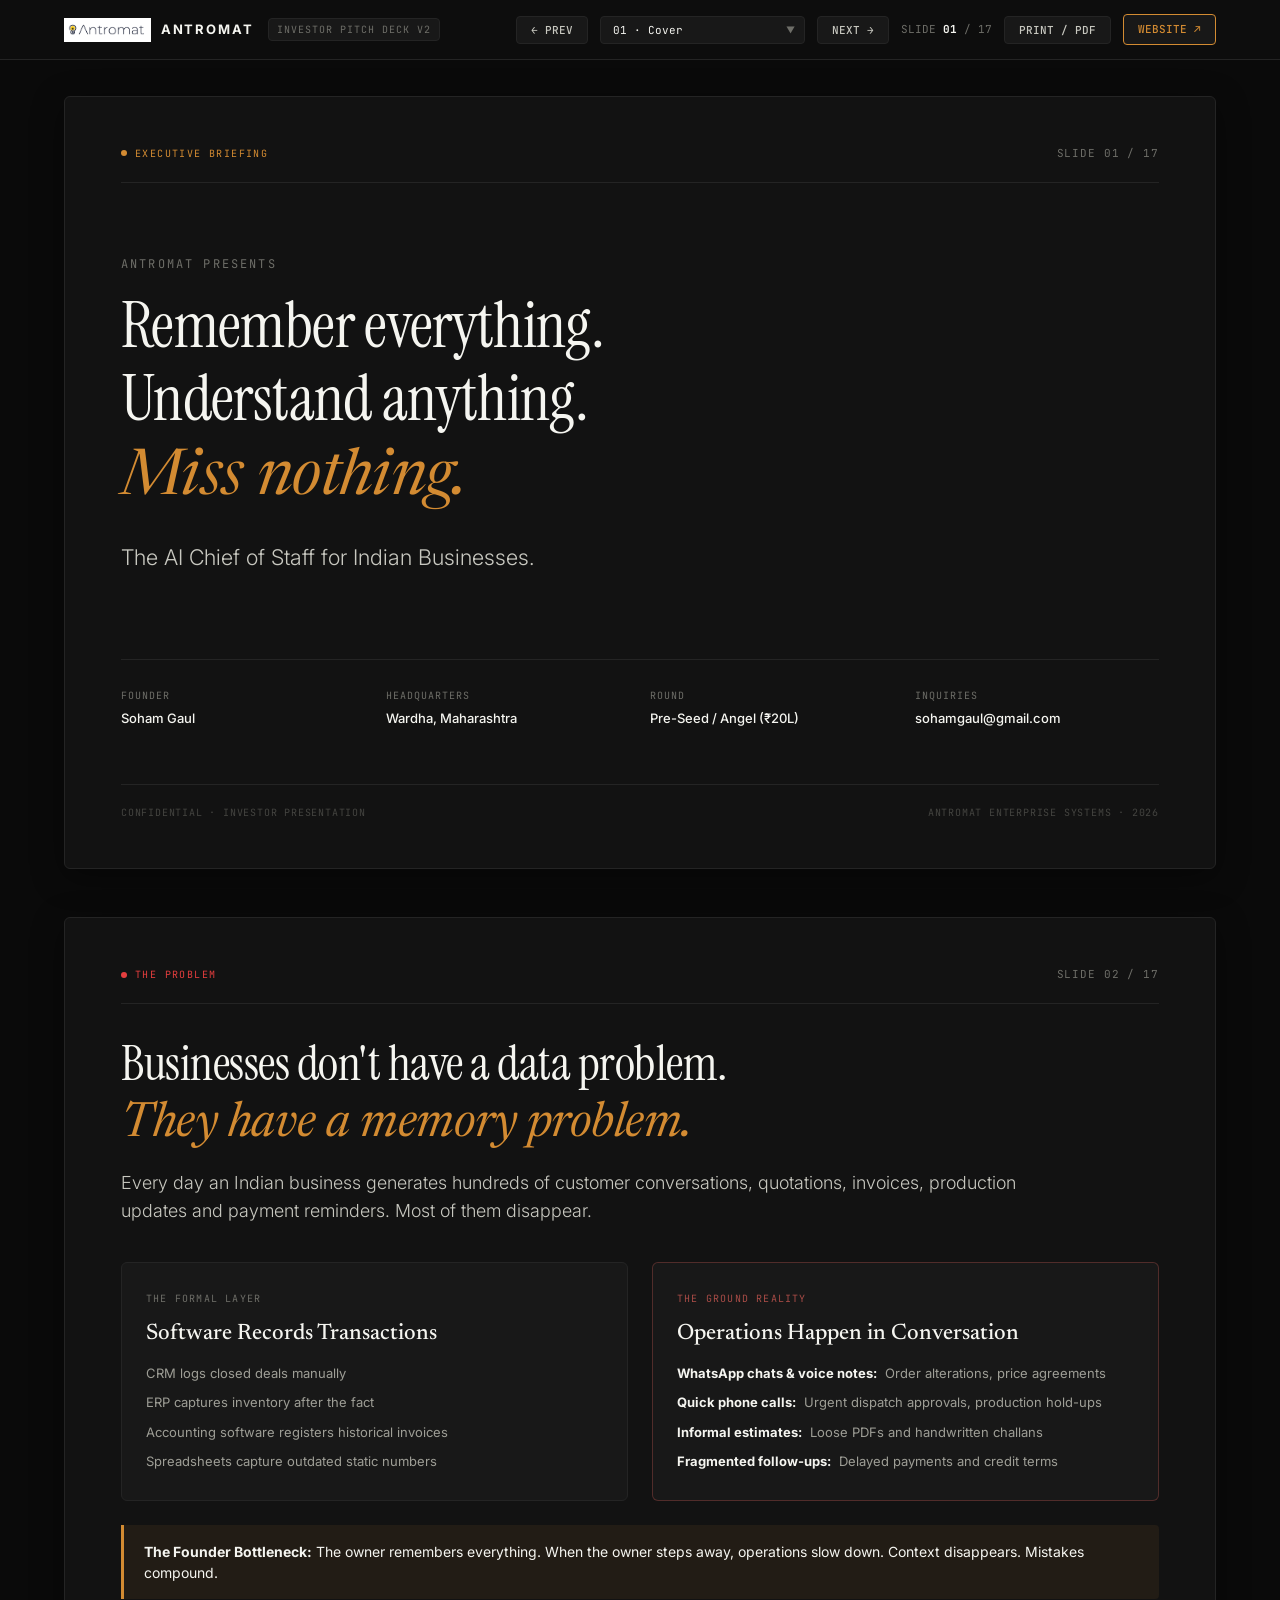
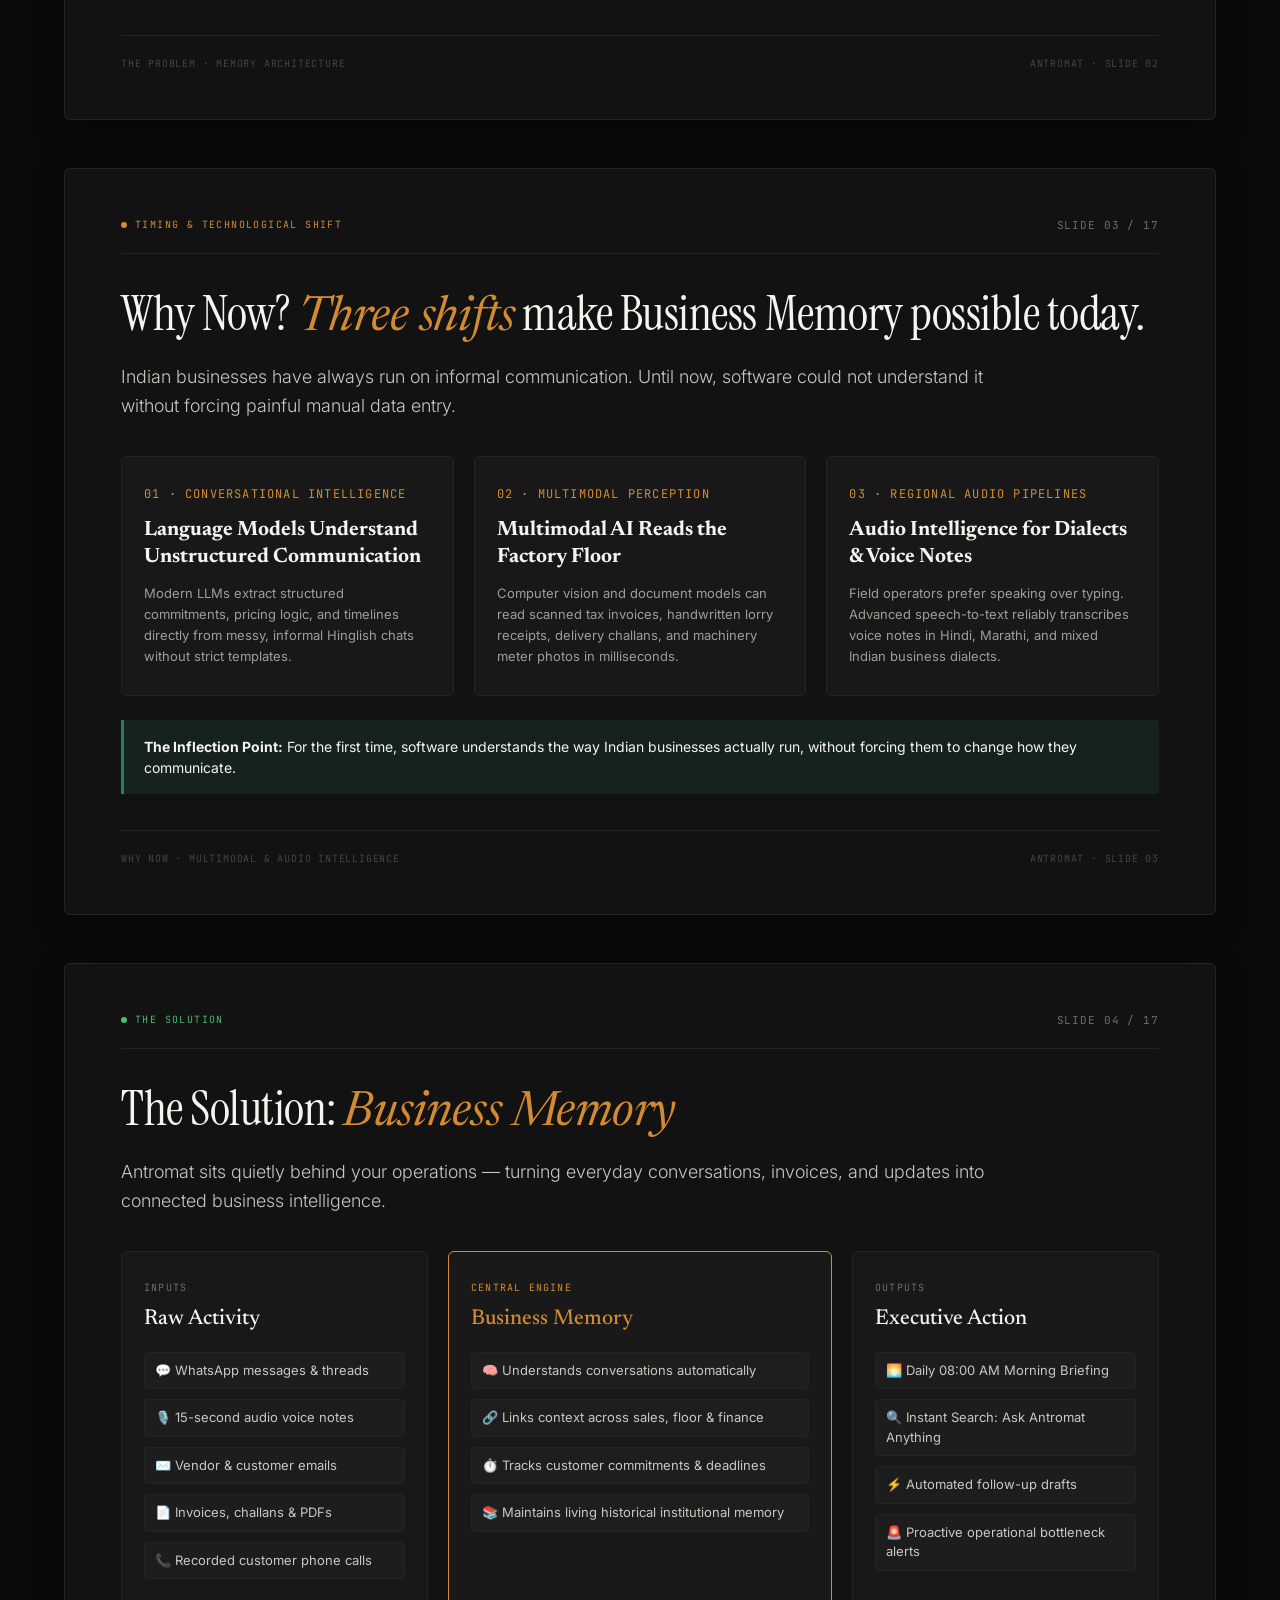
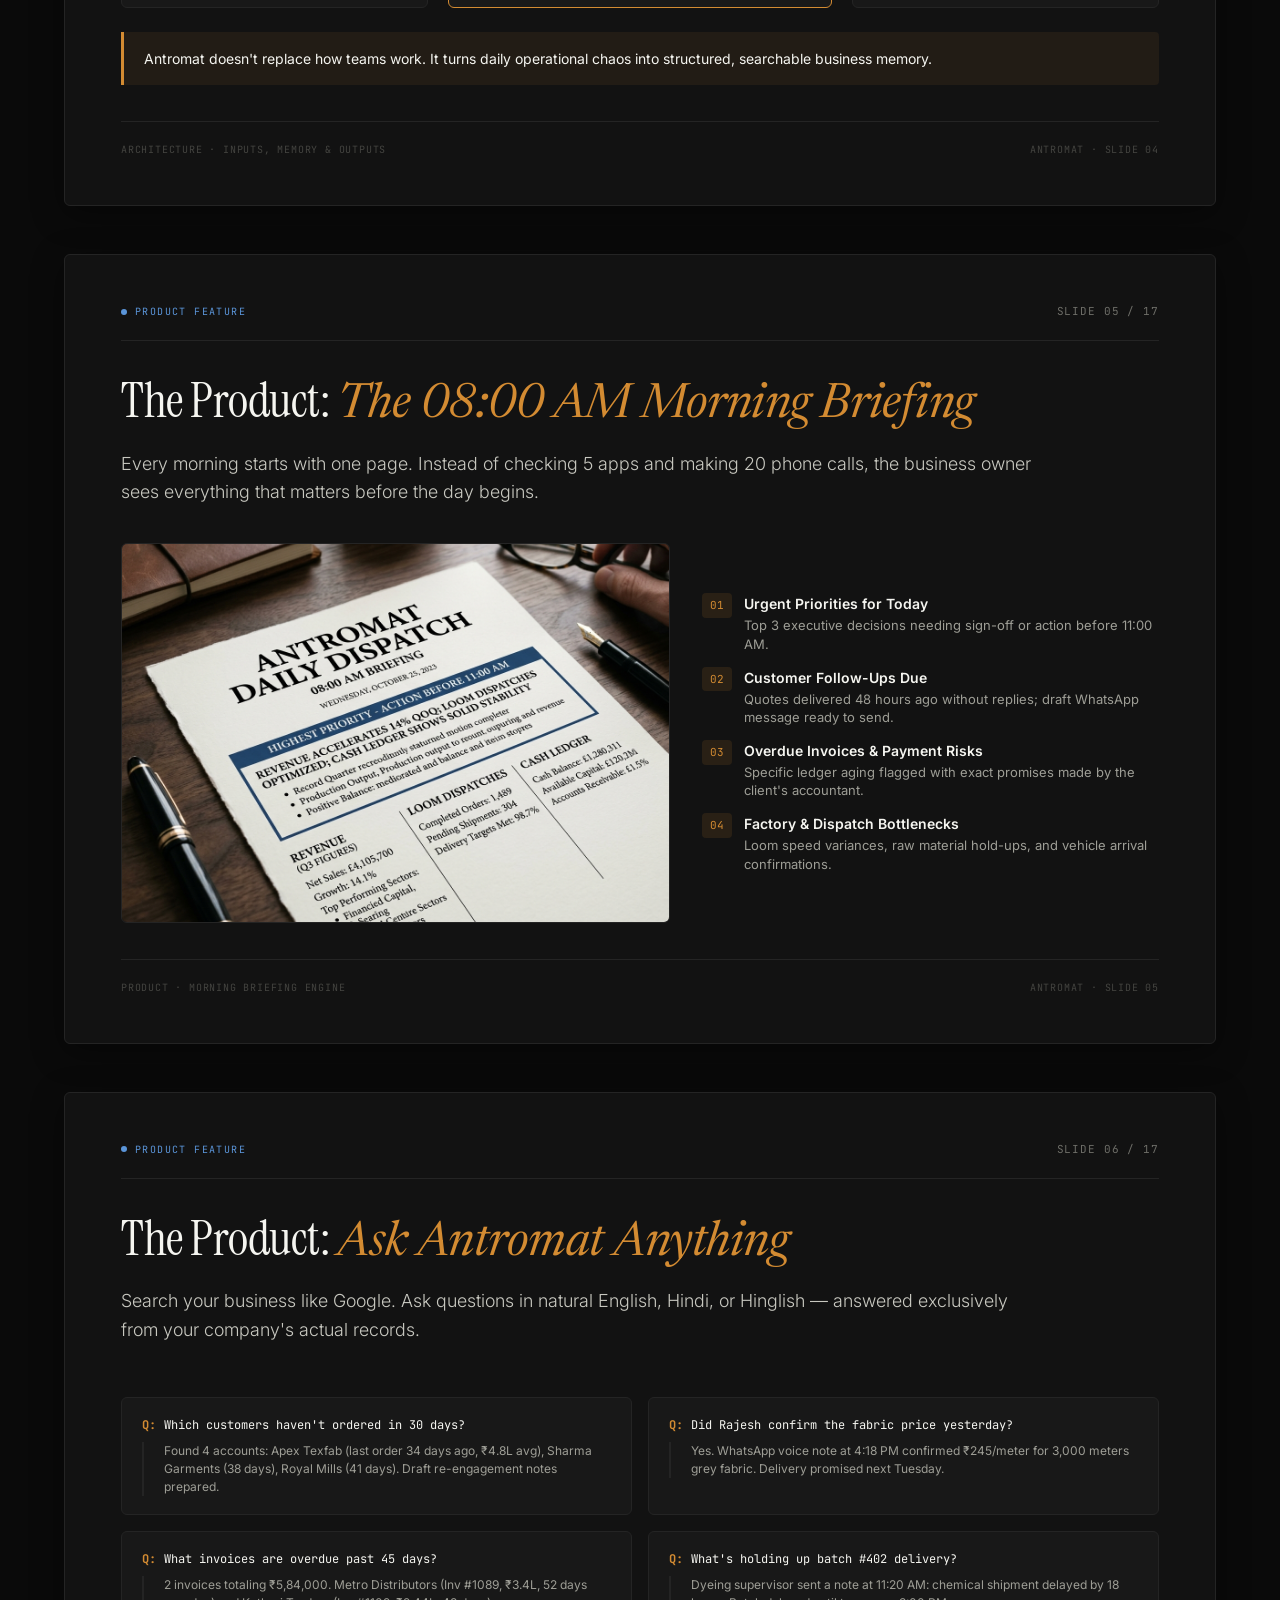
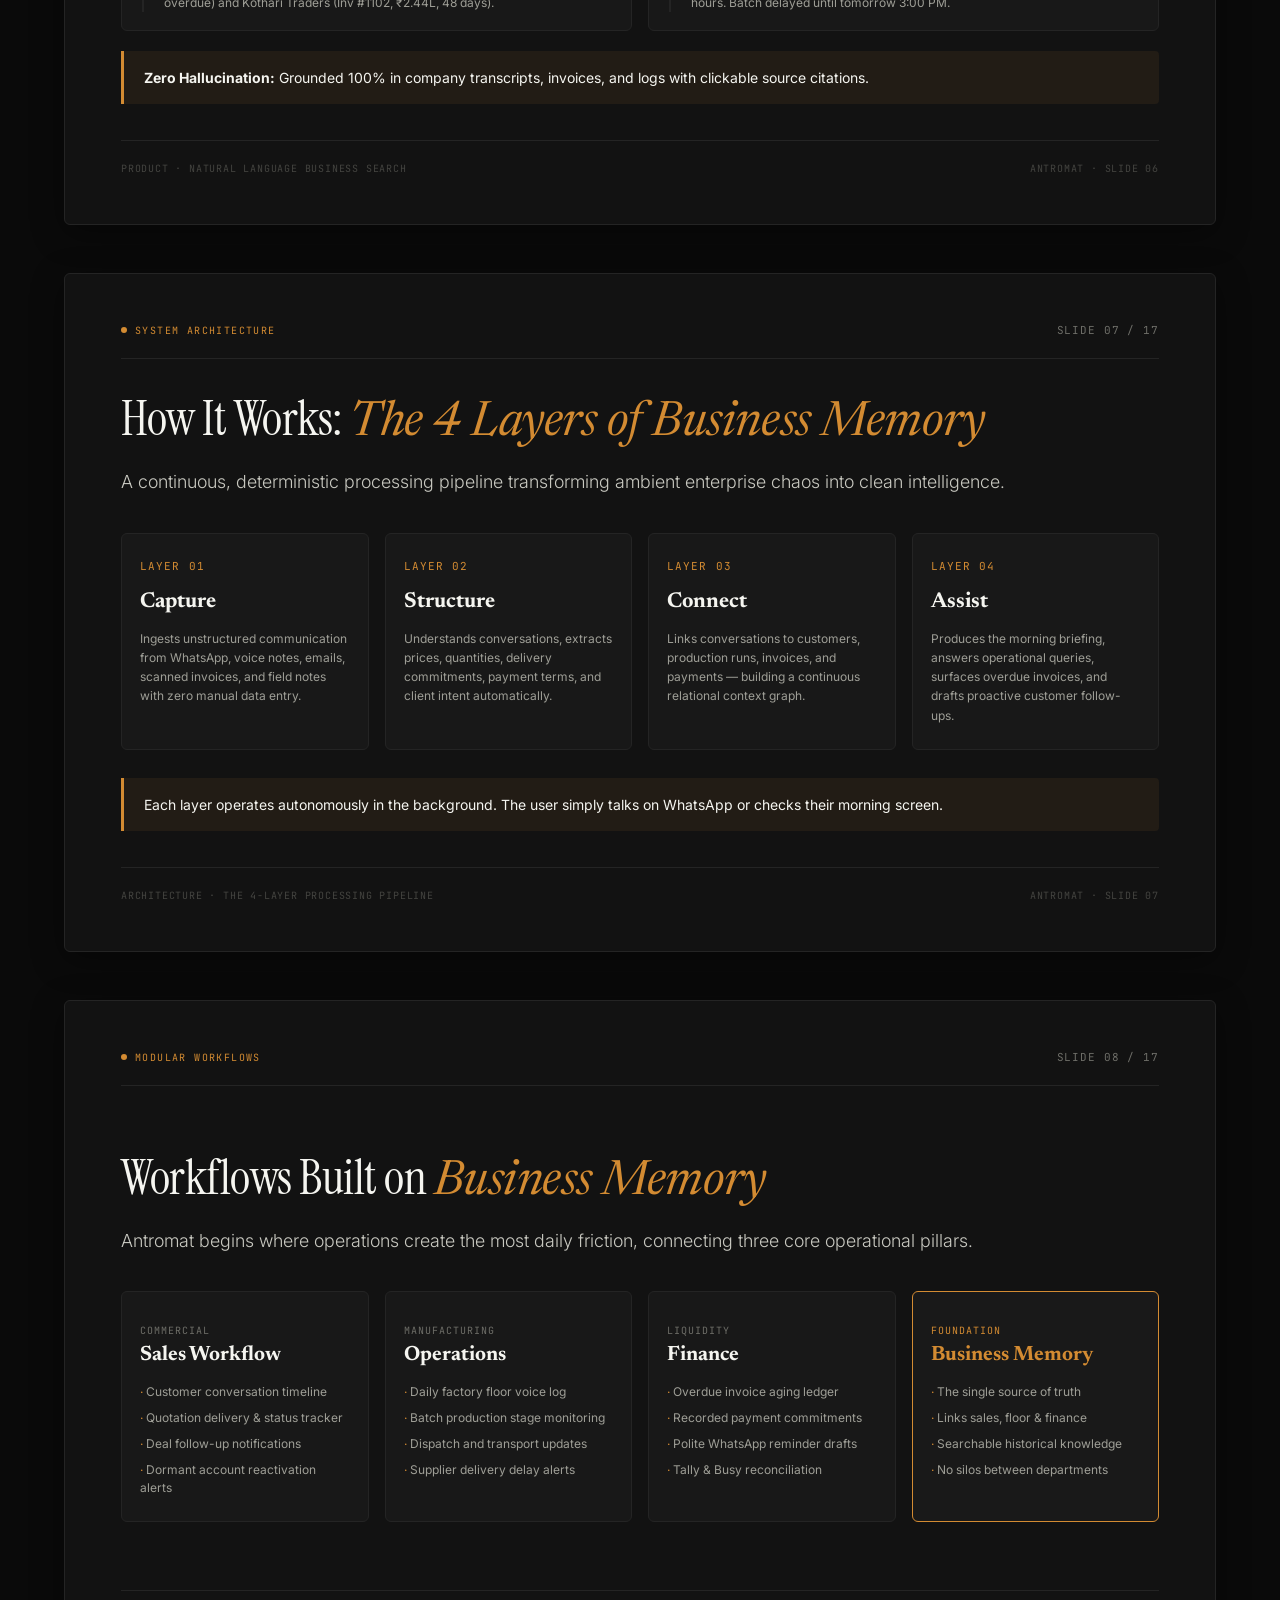
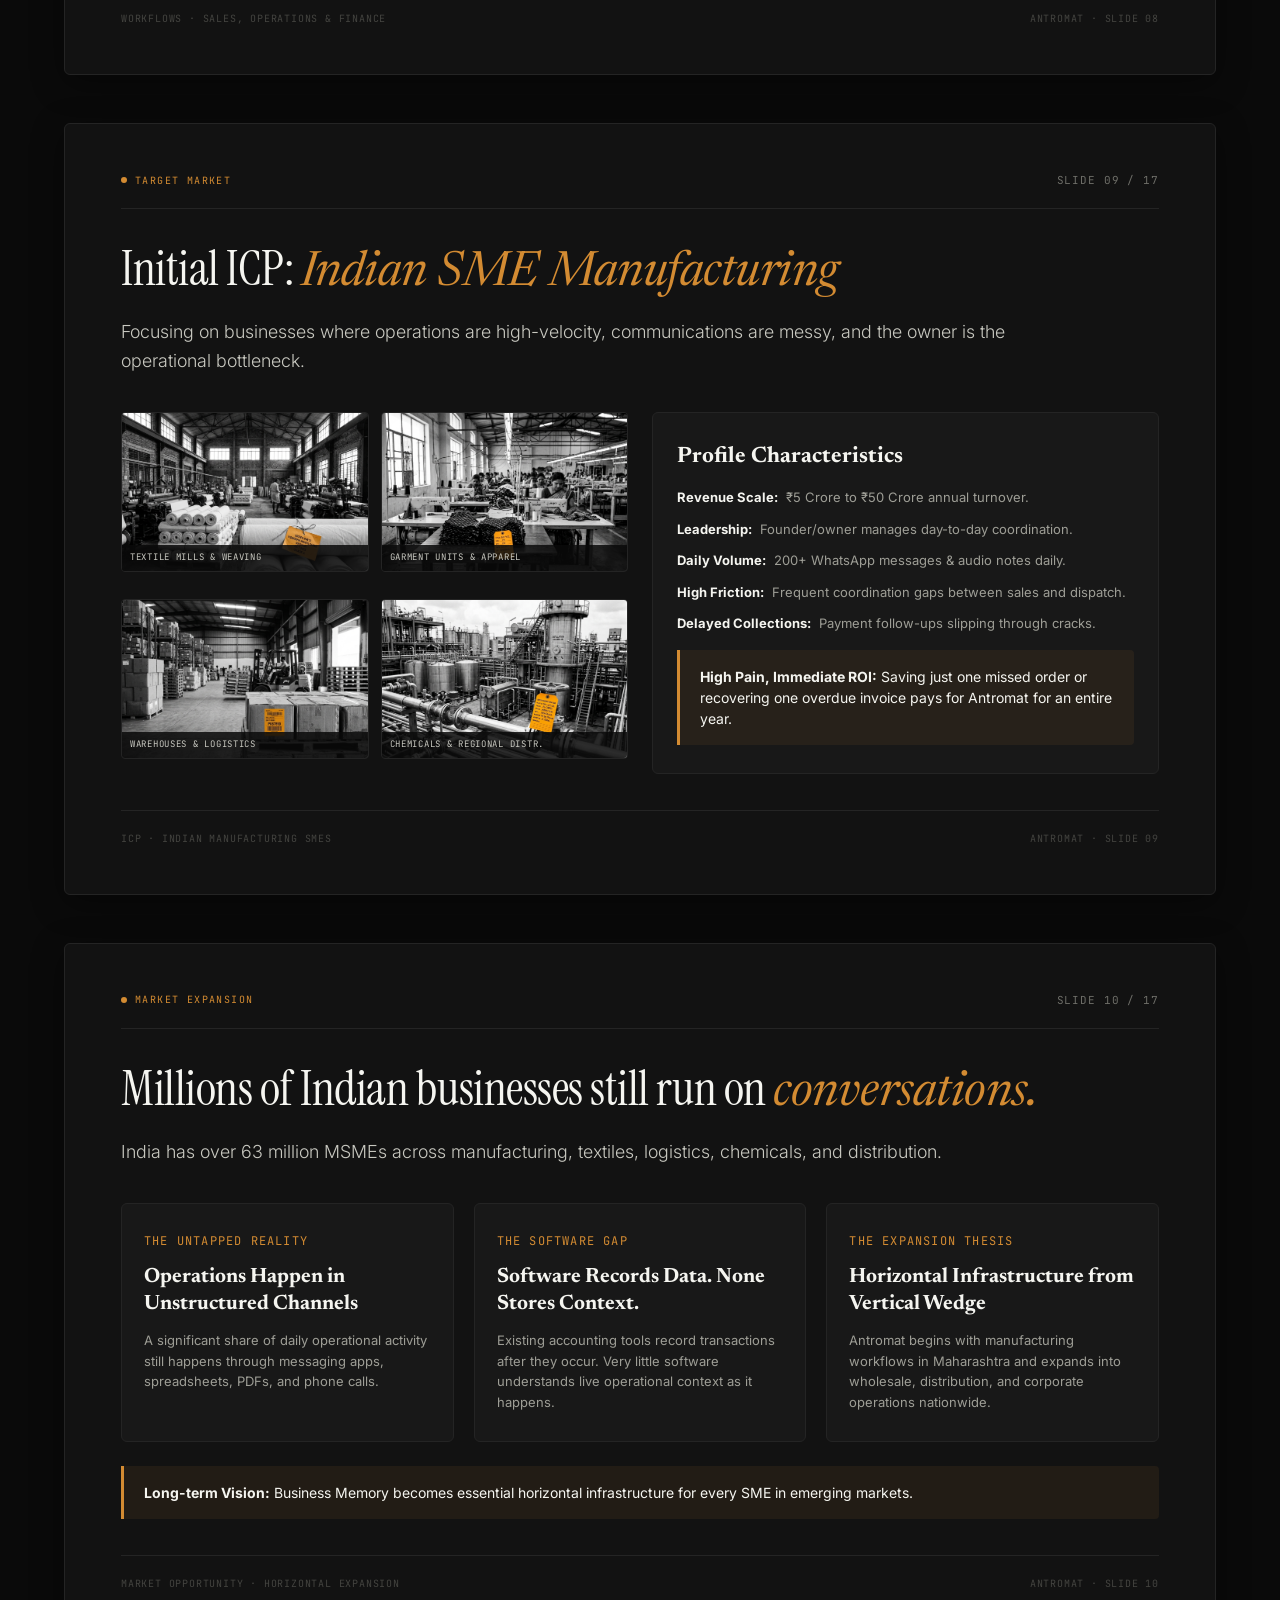
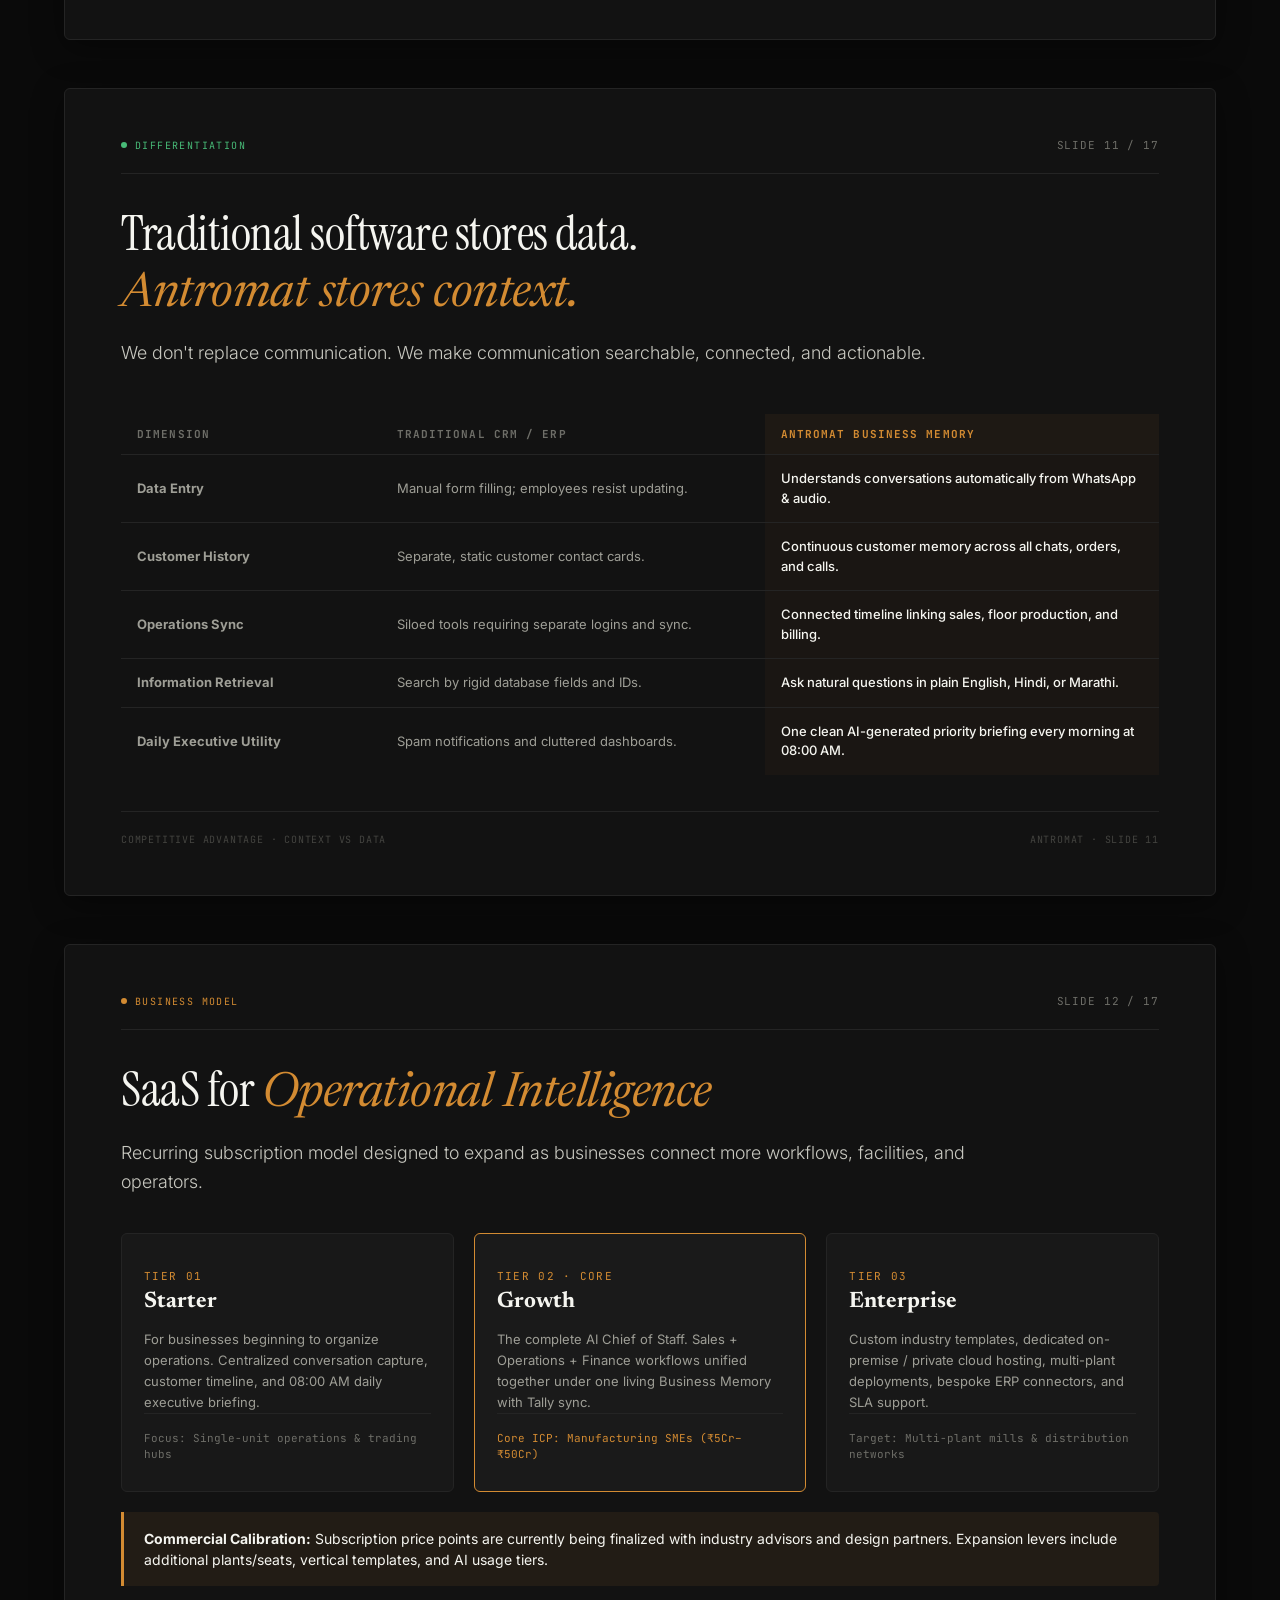
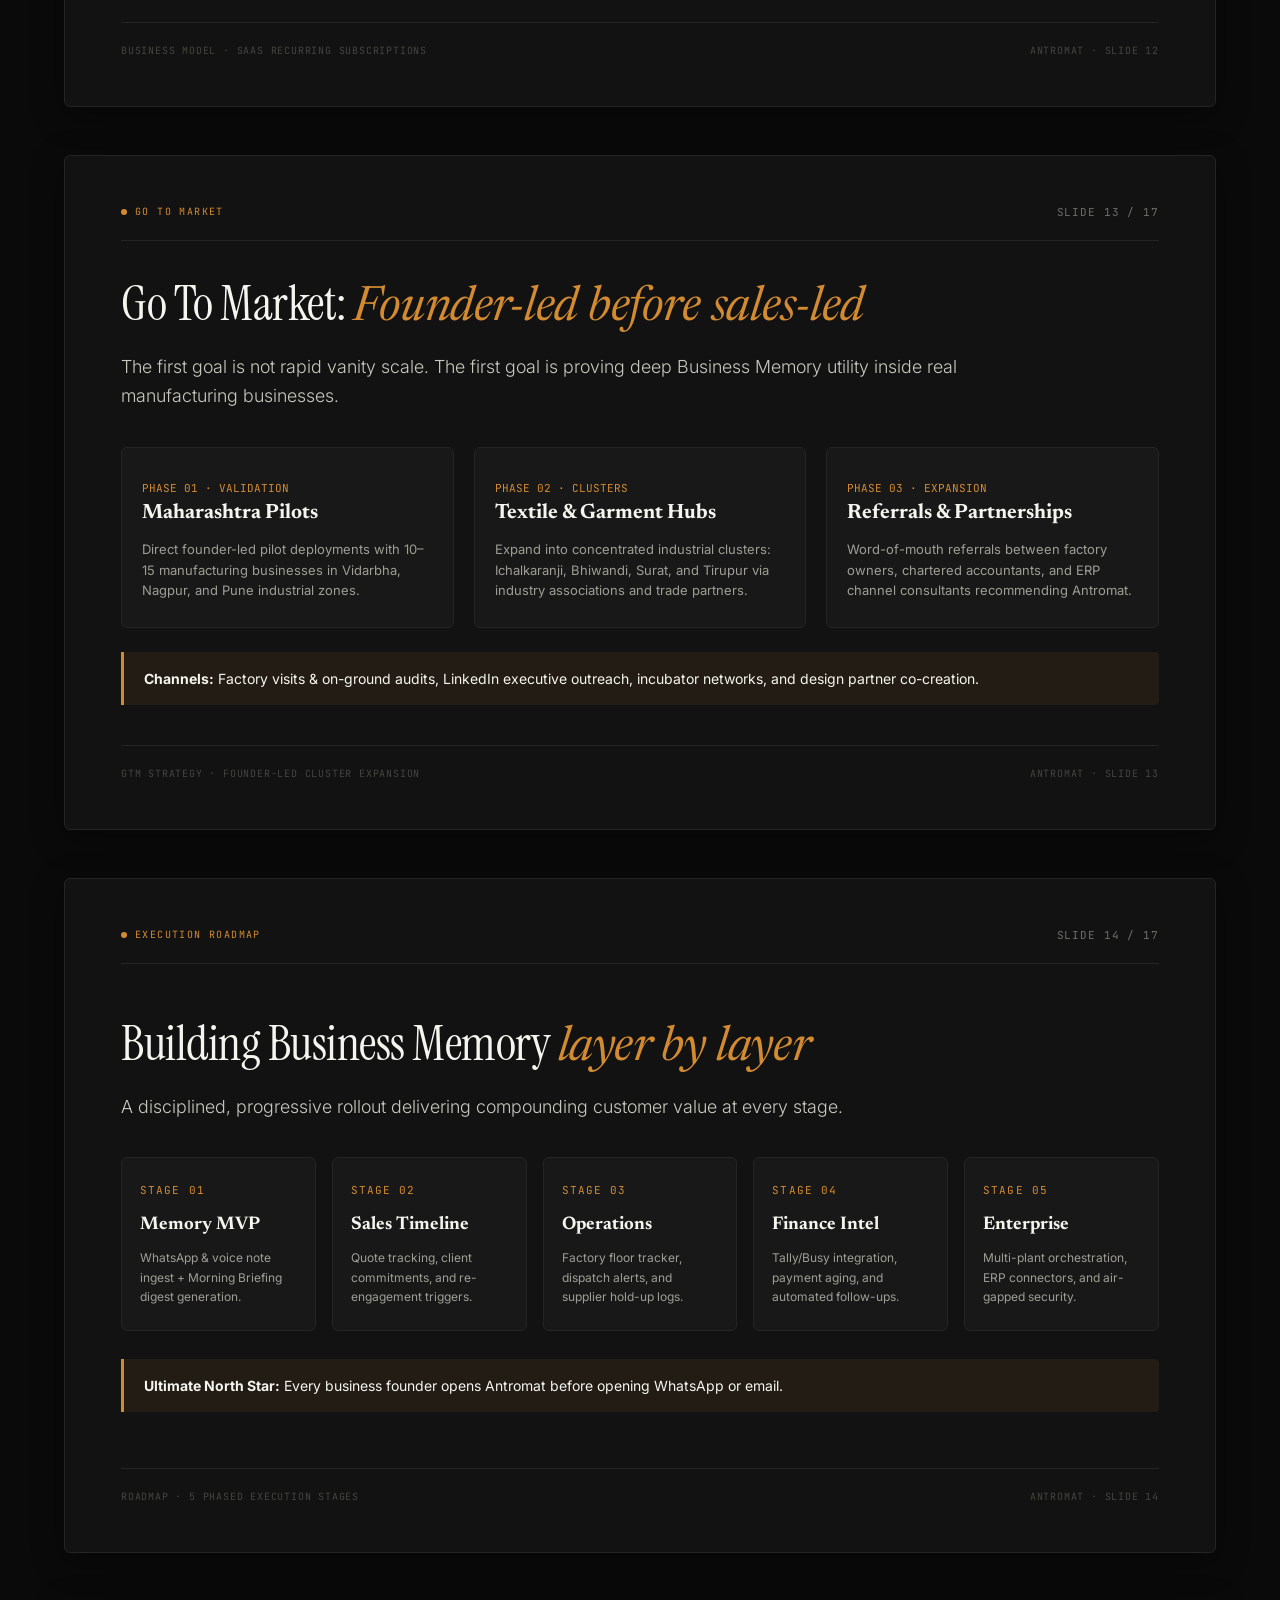
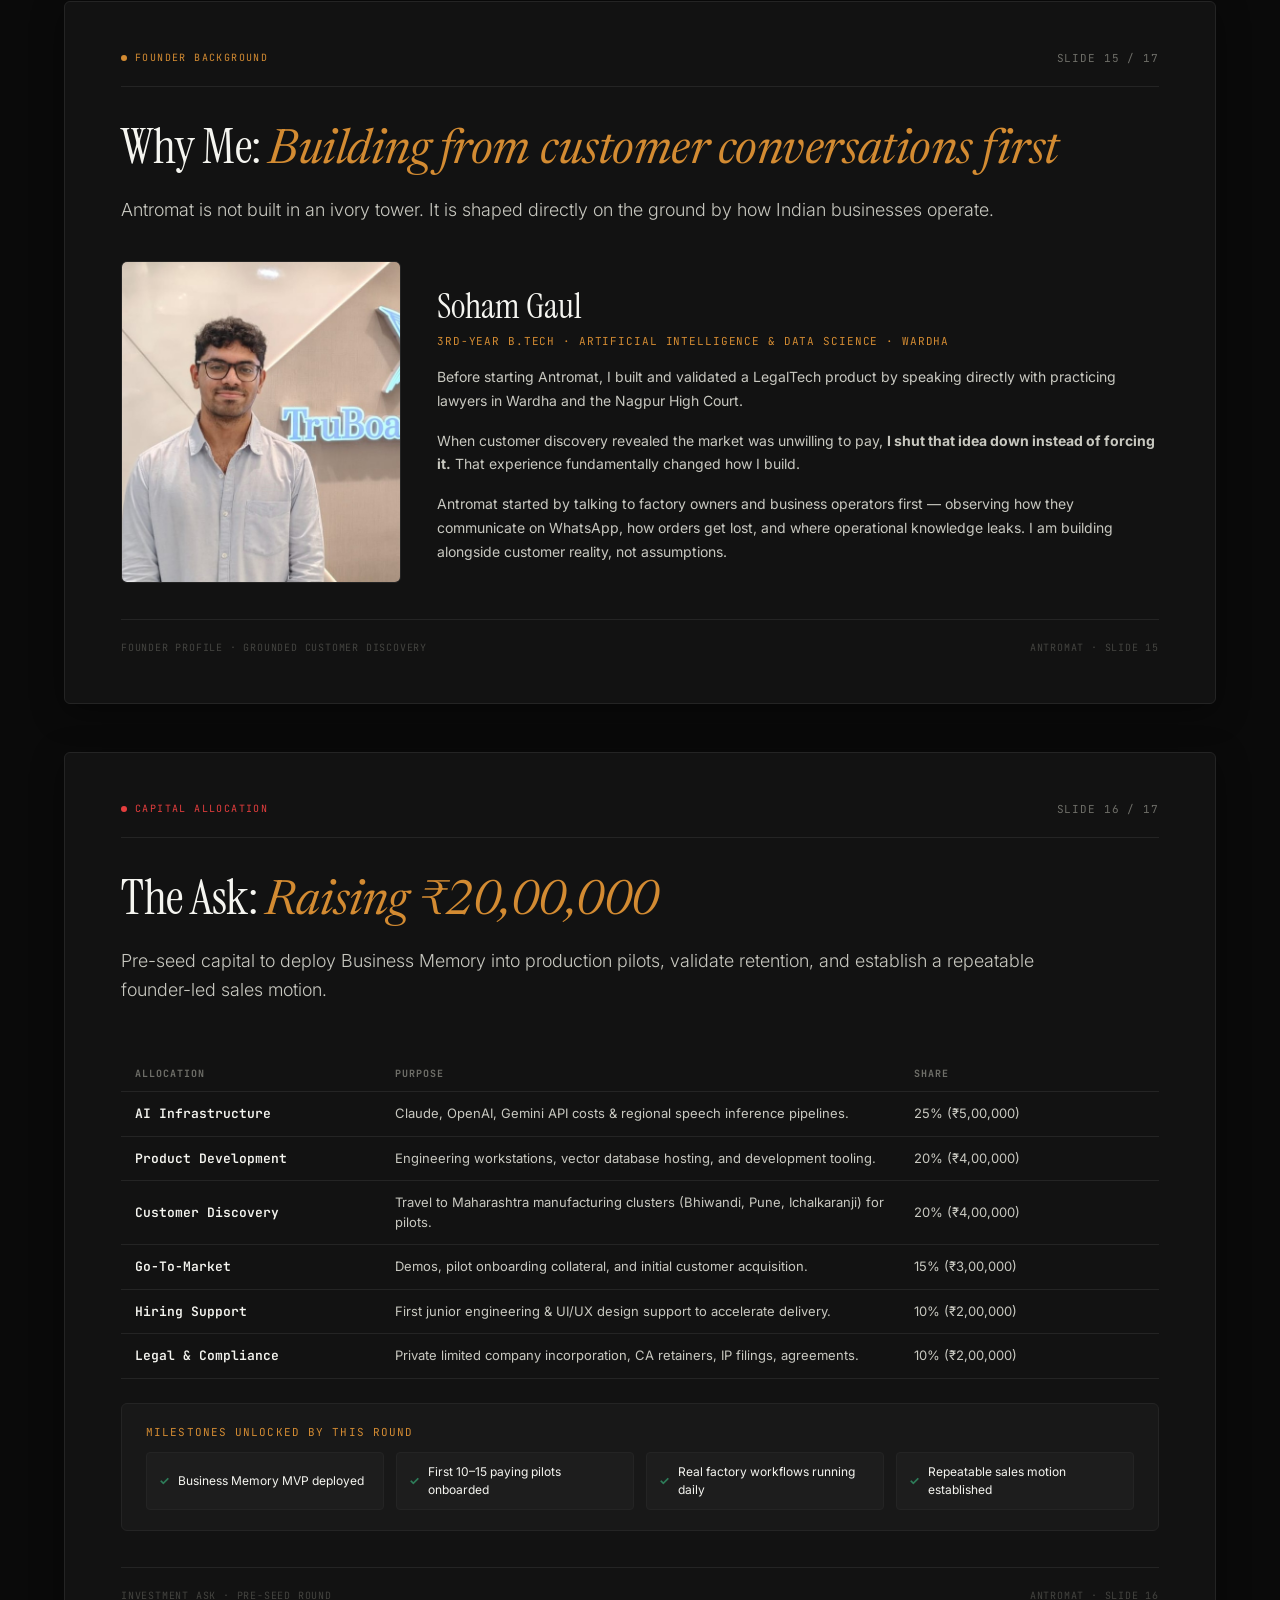
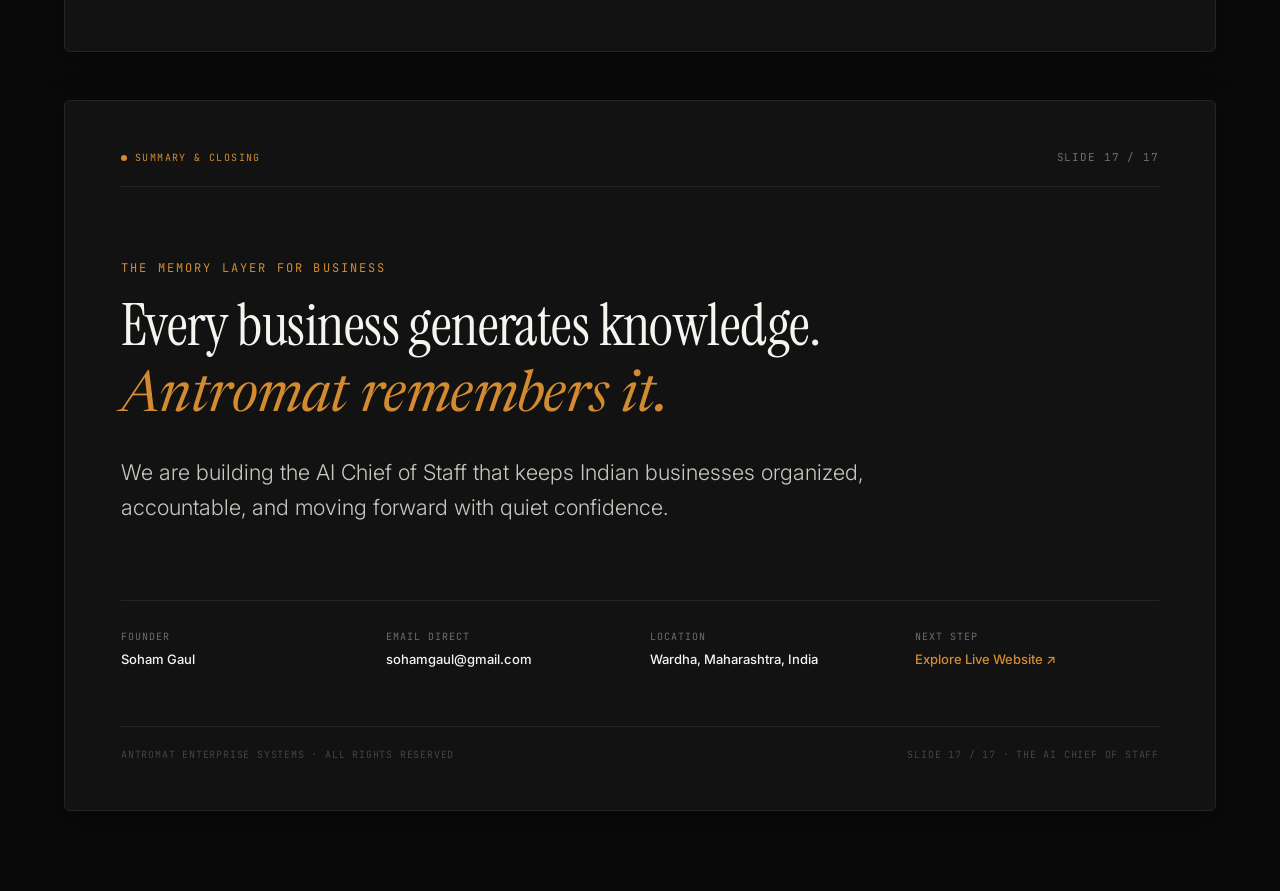
==== commit 033f51b2: "fix: calibrate commercial tiers without hardcoded prices pending expert advisory" ====
--- a/pitch.html
+++ b/pitch.html
@@ -758,29 +758,29 @@
           SaaS for <em>Operational Intelligence</em>
         </h2>
         <p class="slide-subhead">
-          Recurring subscription revenue with natural expansion as businesses connect more workflows and plants.
+          Recurring subscription model designed to expand as businesses connect more workflows, facilities, and operators.
         </p>
 
         <div class="pricing-deck-grid">
           <div class="pricing-deck-card">
             <div>
-              <span class="price-tier-tag">TIER 1 · STARTER</span>
-              <h3 class="price-tier-title">₹14,999 / mo</h3>
+              <span class="price-tier-tag">TIER 01</span>
+              <h3 class="price-tier-title">Starter</h3>
               <p class="price-tier-desc">
-                For businesses beginning to organize operations. Centralized conversation capture, customer timeline, and 08:00 AM daily briefing.
+                For businesses beginning to organize operations. Centralized conversation capture, customer timeline, and 08:00 AM daily executive briefing.
               </p>
             </div>
             <div style="font-family:var(--font-mono); font-size:11px; color:var(--text-muted); padding-top:16px; border-top:1px solid var(--border-subtle);">
-              Target: Single-unit workshops & trading firms
+              Focus: Single-unit operations & trading hubs
             </div>
           </div>
 
           <div class="pricing-deck-card highlight">
             <div>
-              <span class="price-tier-tag">TIER 2 · GROWTH</span>
-              <h3 class="price-tier-title">₹34,999 / mo</h3>
+              <span class="price-tier-tag">TIER 02 · CORE</span>
+              <h3 class="price-tier-title">Growth</h3>
               <p class="price-tier-desc">
-                The complete AI Chief of Staff. Sales + Operations + Finance workflows combined under unified Business Memory with Tally sync.
+                The complete AI Chief of Staff. Sales + Operations + Finance workflows unified together under one living Business Memory with Tally sync.
               </p>
             </div>
             <div style="font-family:var(--font-mono); font-size:11px; color:var(--accent-amber); padding-top:16px; border-top:1px solid var(--border-subtle);">
@@ -790,20 +790,20 @@
 
           <div class="pricing-deck-card">
             <div>
-              <span class="price-tier-tag">TIER 3 · ENTERPRISE</span>
-              <h3 class="price-tier-title">Custom / Annual</h3>
+              <span class="price-tier-tag">TIER 03</span>
+              <h3 class="price-tier-title">Enterprise</h3>
               <p class="price-tier-desc">
-                Custom industry templates, dedicated on-premise / private cloud hosting, multi-plant deployments, and SLA support.
+                Custom industry templates, dedicated on-premise / private cloud hosting, multi-plant deployments, bespoke ERP connectors, and SLA support.
               </p>
             </div>
             <div style="font-family:var(--font-mono); font-size:11px; color:var(--text-muted); padding-top:16px; border-top:1px solid var(--border-subtle);">
-              Target: Large textile mills & distribution chains
+              Target: Multi-plant mills & distribution networks
             </div>
           </div>
         </div>
 
         <div class="problem-conclusion-banner" style="margin-top:20px;">
-          <strong>Expansion Levers:</strong> Additional seats/plants, vertical industry fine-tuning templates, and AI query volume tiers.
+          <strong>Commercial Calibration:</strong> Subscription price points are currently being finalized with industry advisors and design partners. Expansion levers include additional plants/seats, vertical templates, and AI usage tiers.
         </div>
       </div>
 
